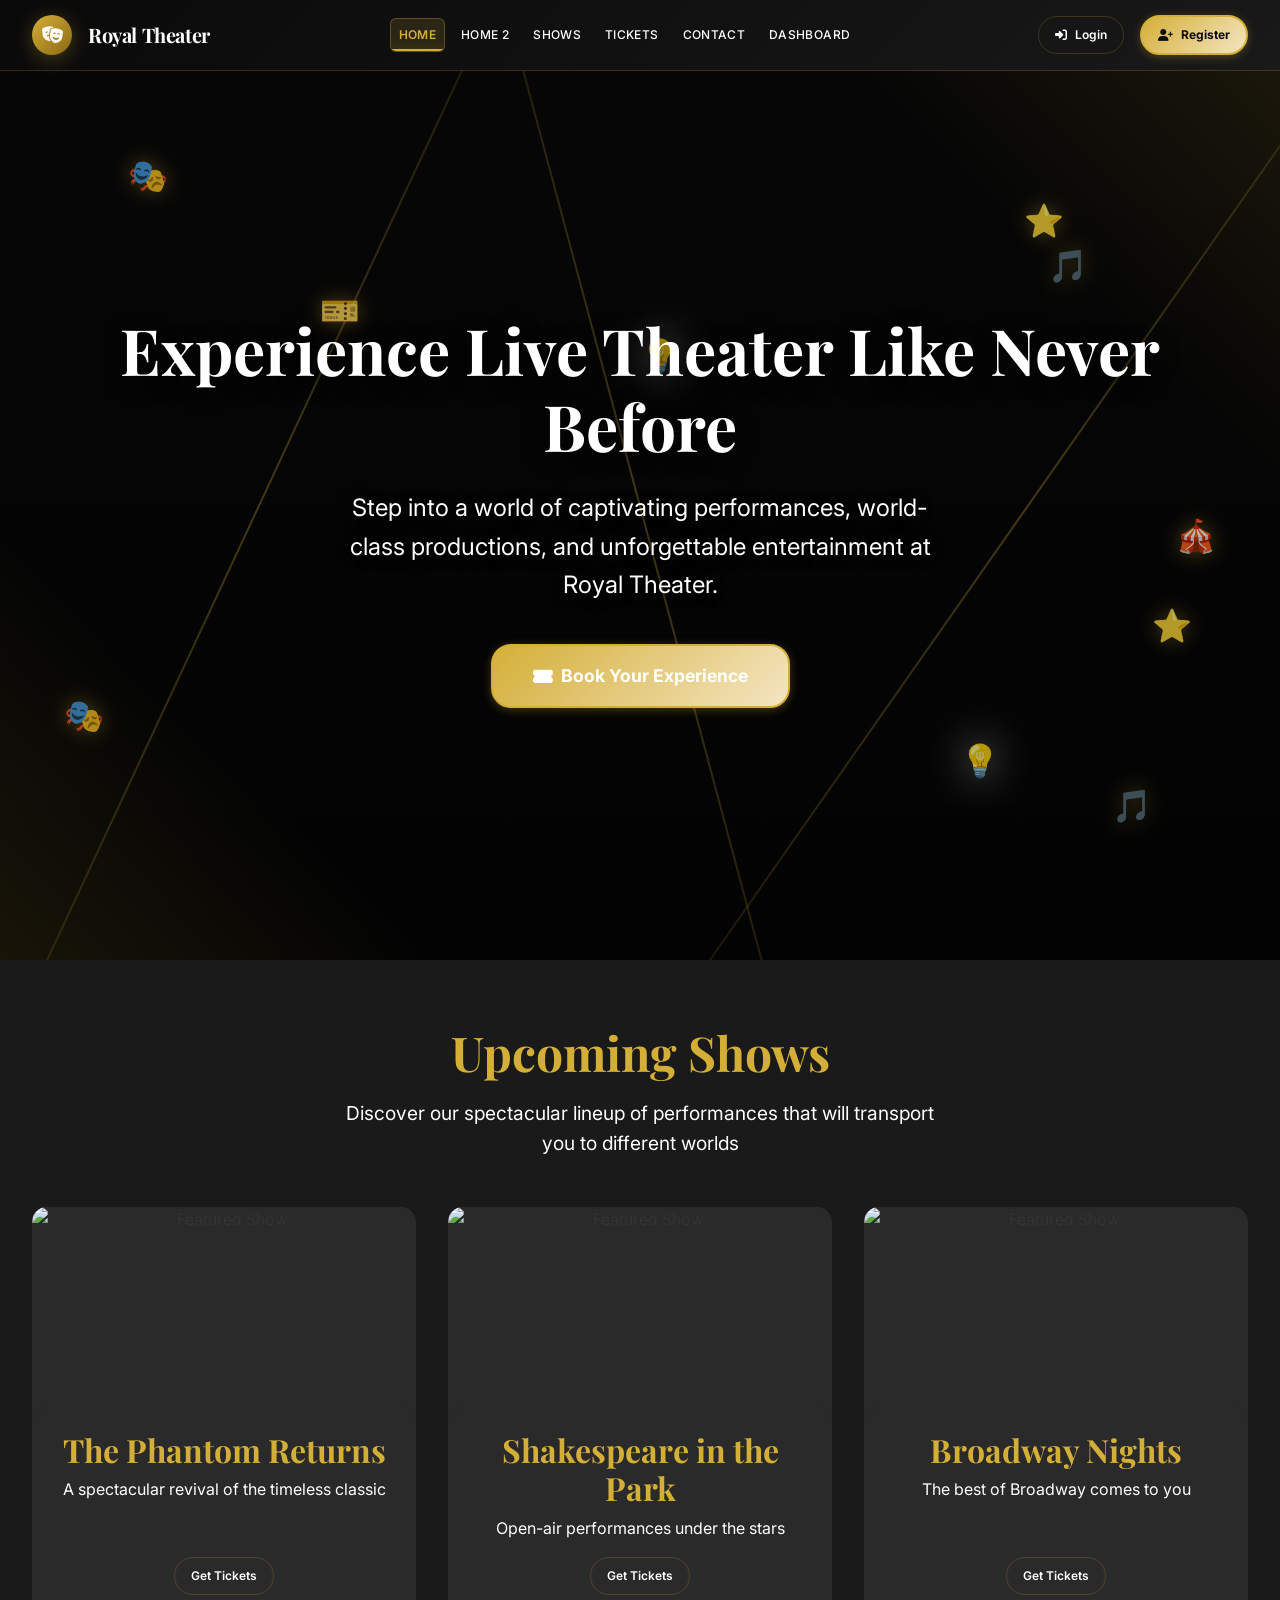
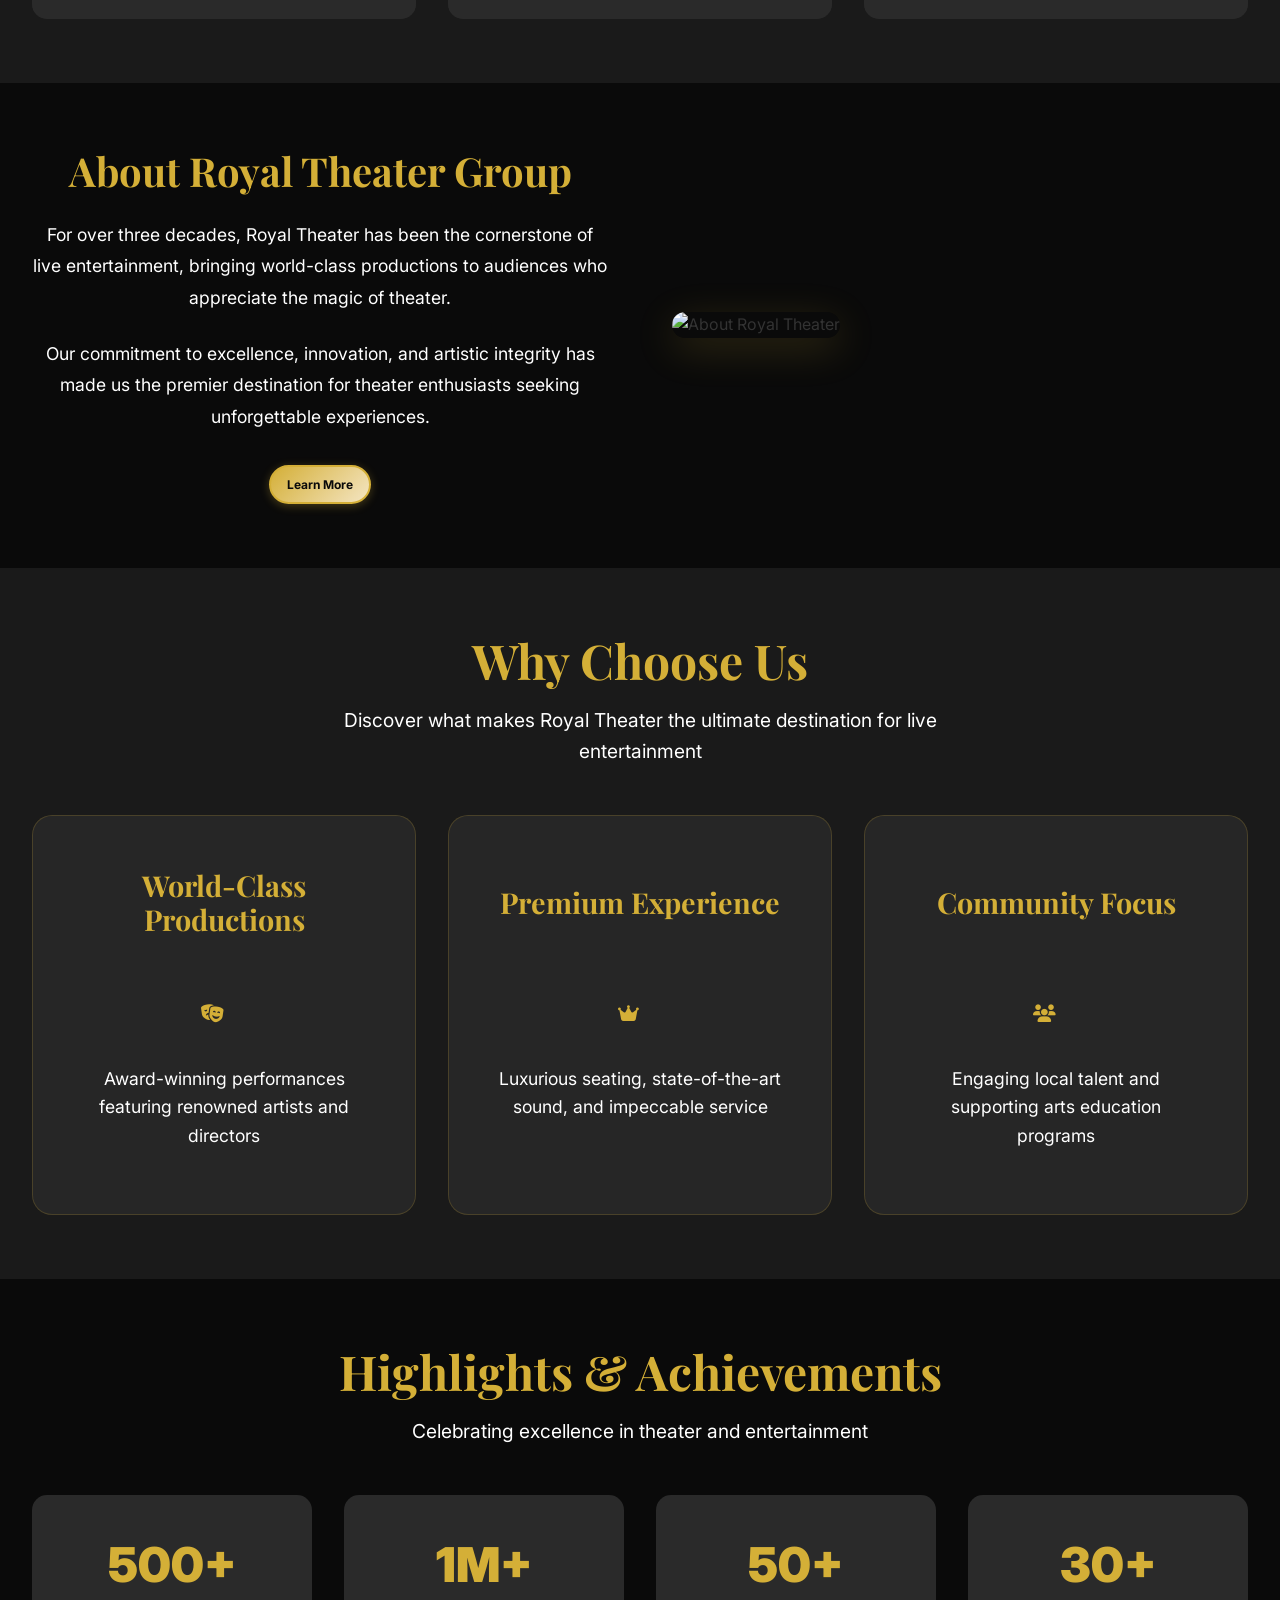
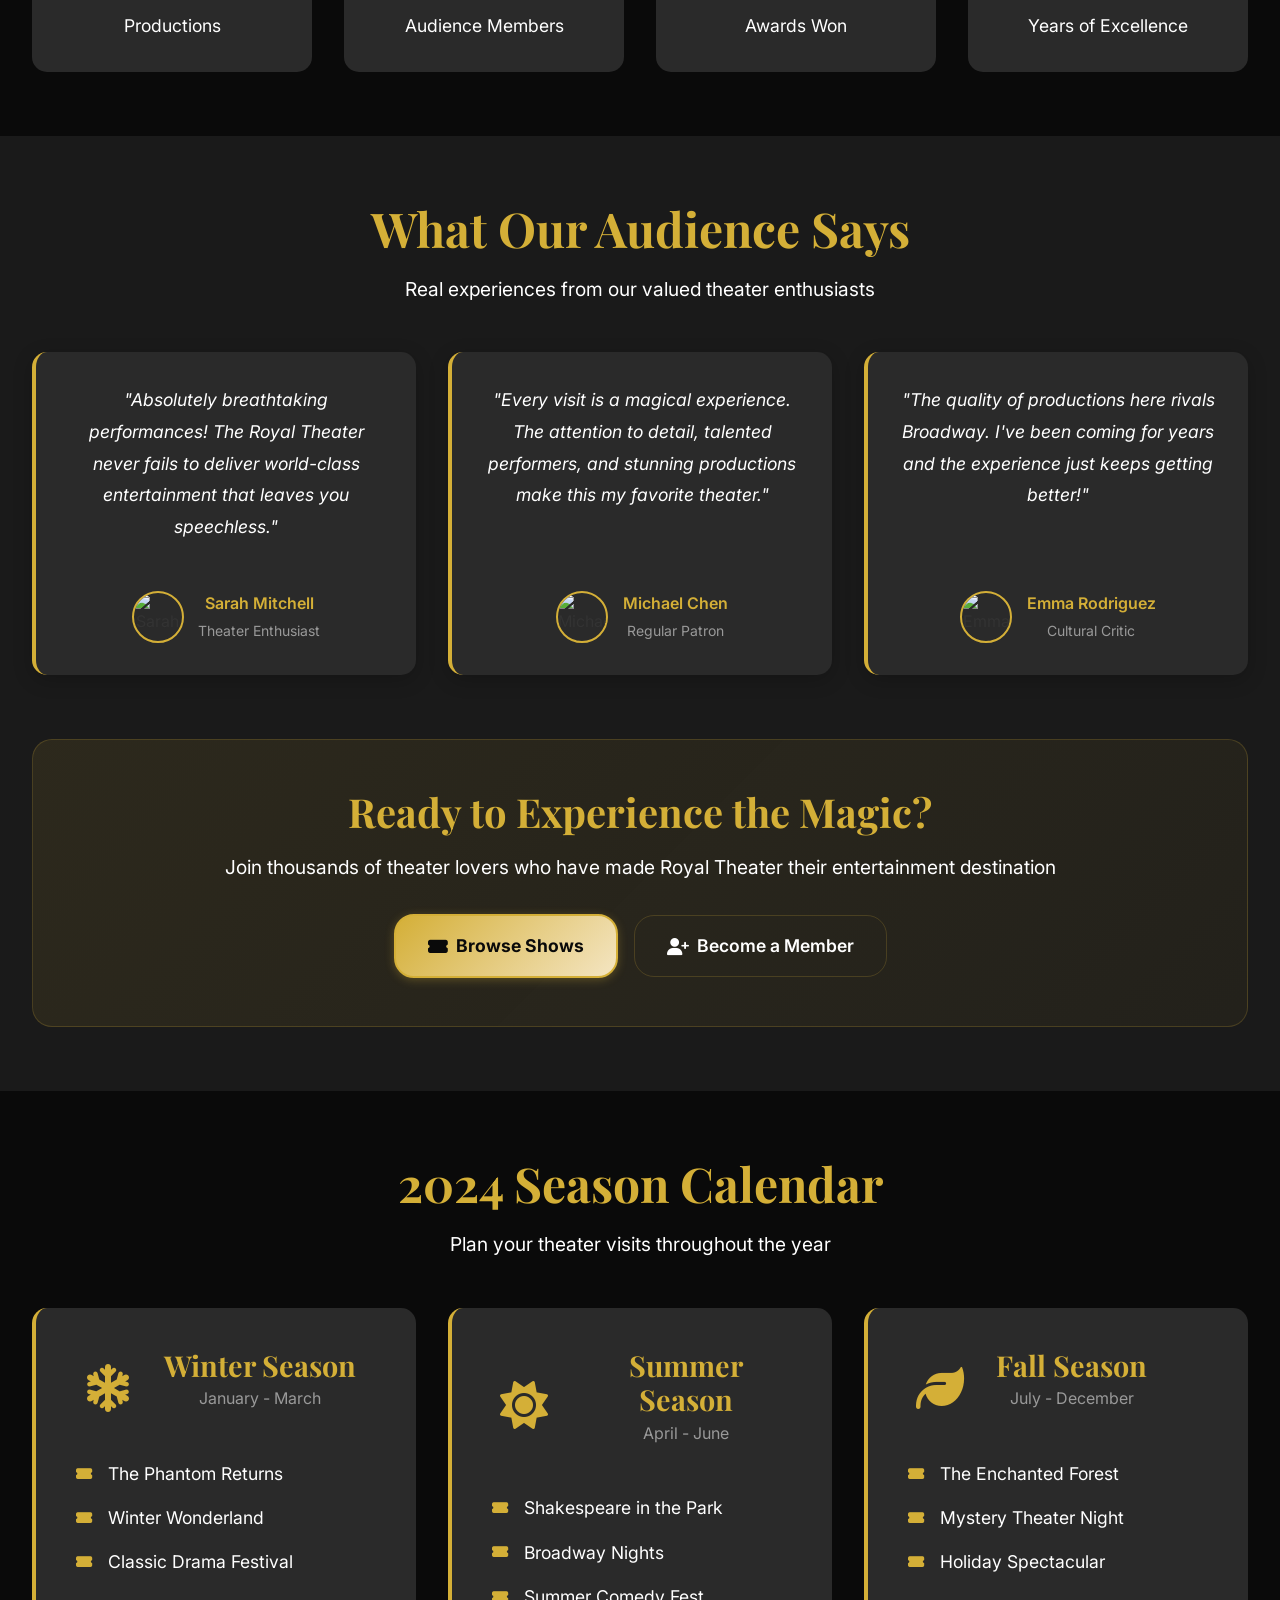
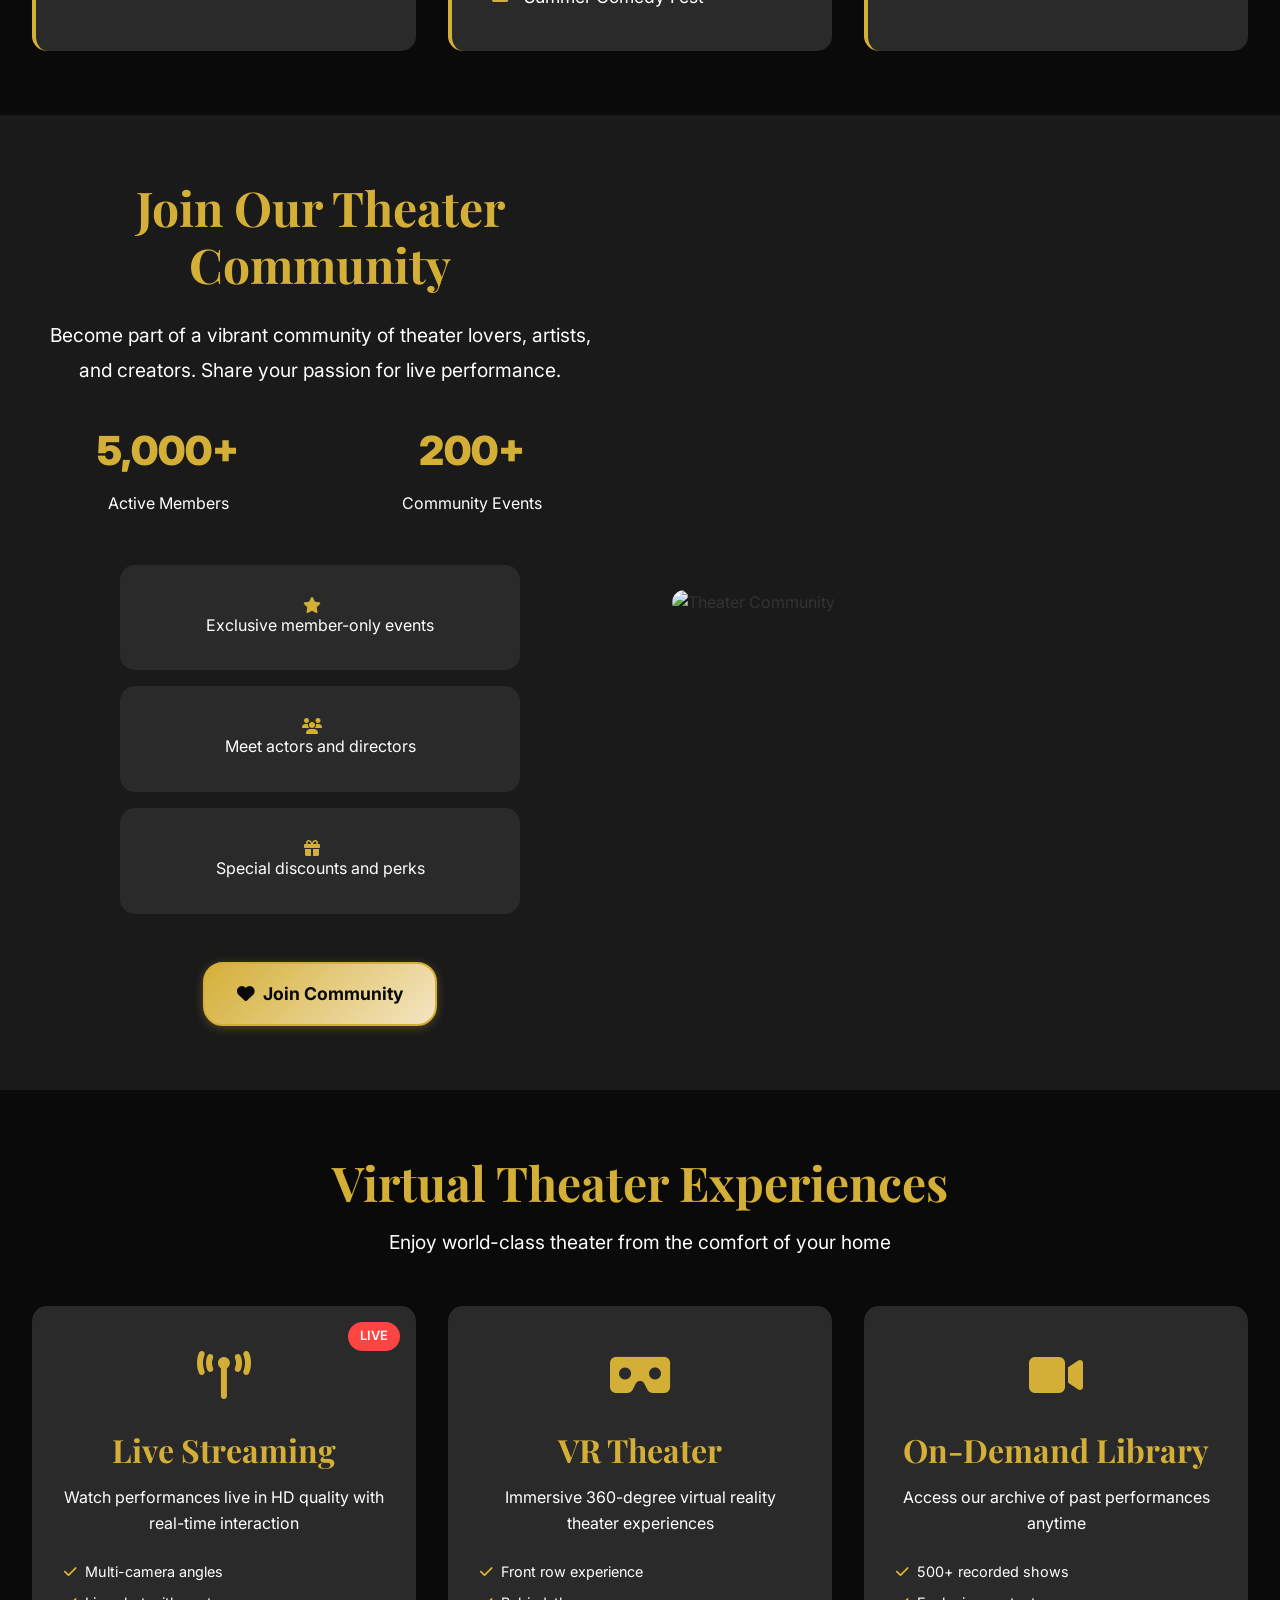
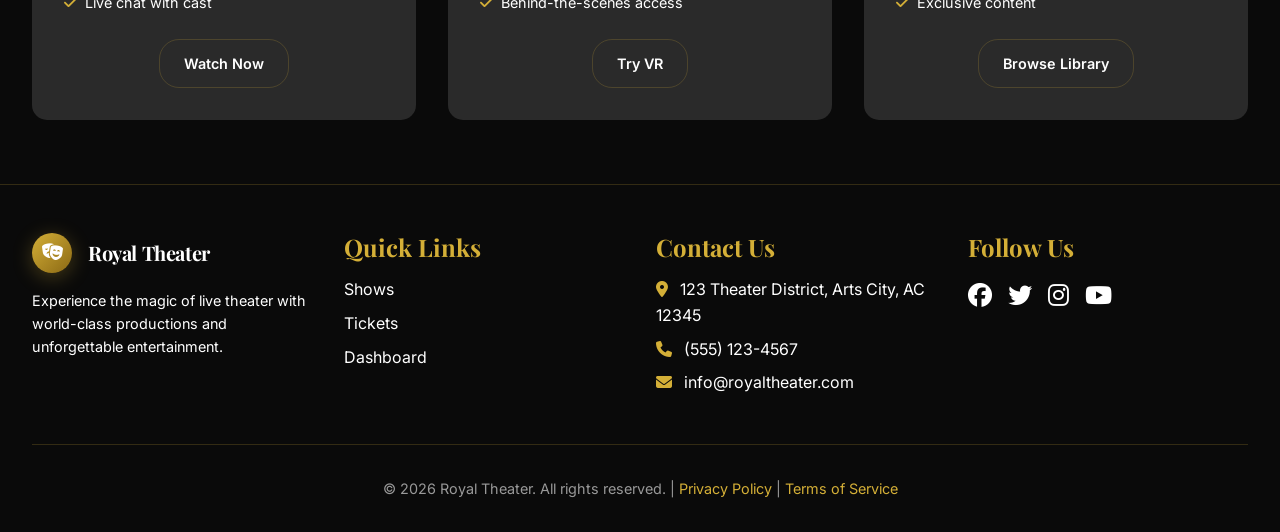
==== index.html @ 5846aabc "U" ====
<!DOCTYPE html>
<html lang="en">

<head>
    <meta charset="UTF-8">
    <meta name="viewport" content="width=device-width, initial-scale=1.0">
    <title>Home - Royal Theater</title>
    <meta name="description"
        content="Experience the magic of live theater at Royal Theater. Premium performances, world-class productions, and unforgettable entertainment.">

    <!-- Favicon -->
    <link rel="icon" type="image/svg+xml"
        href="data:image/svg+xml,<svg xmlns=%22http://www.w3.org/2000/svg%22 viewBox=%220 0 100 100%22><text y=%22.9em%22 font-size=%2290%22>🎭</text></svg>">

    <!-- Fonts -->
    <link rel="preconnect" href="https://fonts.googleapis.com">
    <link rel="preconnect" href="https://fonts.gstatic.com" crossorigin>
    <link
        href="https://fonts.googleapis.com/css2?family=Playfair+Display:wght@400;700;900&family=Inter:wght@300;400;500;600;700&display=swap"
        rel="stylesheet">

    <!-- Font Awesome -->
    <link rel="stylesheet" href="https://cdnjs.cloudflare.com/ajax/libs/font-awesome/6.4.0/css/all.min.css">

    <!-- Styles -->
    <link rel="stylesheet" href="css/styles.css">
</head>

<body>
    <!-- ===== PREMIUM CINEMATIC HEADER ===== -->
    <header class="cinematic-header" id="mainHeader">
        <div class="header-container">
            <!-- Left Zone - Brand Identity -->
            <a href="index.html" class="brand-identity">
                <div class="brand-logo">
                    <i class="fas fa-theater-masks"></i>
                </div>
                <span class="brand-name">Royal Theater</span>
            </a>

            <!-- Center Zone - Main Navigation -->
            <nav class="main-navigation">
                <ul class="nav-list">
                    <li class="nav-item active">
                        <a href="index.html" class="nav-link">Home</a>
                    </li>
                    <li class="nav-item">
                        <a href="home2.html" class="nav-link">Home 2</a>
                    </li>
                    <li class="nav-item">
                        <a href="shows.html" class="nav-link">Shows</a>
                    </li>

                    <li class="nav-item">
                        <a href="tickets.html" class="nav-link">Tickets</a>
                    </li>
                    <li class="nav-item">
                        <a href="contact.html" class="nav-link">Contact</a>
                    </li>
                    <li class="nav-item">
                        <a href="dashboard.html" class="nav-link">Dashboard</a>
                    </li>
                </ul>
            </nav>

            <!-- Right Zone - Action Buttons -->
            <div class="action-buttons">
                <a href="login.html" class="cta-button login">
                    <i class="fas fa-sign-in-alt"></i>
                    Login
                </a>
                <a href="register.html" class="cta-button register">
                    <i class="fas fa-user-plus"></i>
                    Register
                </a>

                <!-- Mobile Menu Toggle -->
                <button class="mobile-menu-toggle" id="mobileMenuToggle" aria-label="Toggle mobile menu">
                    <div class="hamburger-icon">
                        <span></span>
                        <span></span>
                        <span></span>
                    </div>
                </button>
            </div>
        </div>
    </header>

    <!-- ===== MOBILE MENU PANEL ===== -->
    <div class="mobile-menu-panel" id="mobileMenuPanel">
        <div class="mobile-menu-header">
            <div class="brand-identity">
                <div class="brand-logo">
                    <i class="fas fa-theater-masks"></i>
                </div>
                <span class="brand-name">Royal Theater</span>
            </div>
            <button class="mobile-menu-toggle" id="mobileMenuClose" aria-label="Close mobile menu">
                <div class="hamburger-icon">
                    <span></span>
                    <span></span>
                    <span></span>
                </div>
            </button>
        </div>

        <nav class="mobile-menu-nav">
            <div class="mobile-nav-item active">
                <a href="index.html" class="mobile-nav-link">Home</a>
            </div>
            <div class="mobile-nav-item">
                <a href="home2.html" class="mobile-nav-link">Home 2</a>
            </div>
            <div class="mobile-nav-item">
                <a href="shows.html" class="mobile-nav-link">Shows</a>
            </div>
            <div class="mobile-nav-item">
                <a href="tickets.html" class="mobile-nav-link">Tickets</a>
            </div>
            <div class="mobile-nav-item">
                <a href="contact.html" class="mobile-nav-link">Contact</a>
            </div>
            <div class="mobile-nav-item">
                <a href="dashboard.html" class="mobile-nav-link">Dashboard</a>
            </div>
        </nav>

        <div class="mobile-menu-actions">
            <a href="login.html" class="cta-button login">
                <i class="fas fa-sign-in-alt"></i>
                Login
            </a>
            <a href="register.html" class="cta-button register">
                <i class="fas fa-user-plus"></i>
                Register
            </a>
        </div>
    </div>

    <!-- Mobile Menu Overlay -->
    <div class="mobile-menu-overlay" id="mobileMenuOverlay"></div>

    <!-- ===== MAIN CONTENT ===== -->
    <main style="margin-top: 60px;">
        <!-- Hero Section -->
        <section class="hero-section"
            style="height: 100vh; background: linear-gradient(rgba(0,0,0,0.4), rgba(0,0,0,0.7)), url('https://wallpapercave.com/wp/wp7732547.jpg') center/cover; display: flex; align-items: center; justify-content: center; text-align: center; position: relative; overflow: hidden;">
            <!-- Animated Background Elements -->
            <div class="hero-animation">
                <div class="floating-element theater-mask" style="top: 10%; left: 10%; animation-delay: 0s;">🎭</div>
                <div class="floating-element music-note" style="top: 20%; right: 15%; animation-delay: 1s;">🎵</div>
                <div class="floating-element star" style="top: 15%; left: 80%; animation-delay: 2s;">⭐</div>
                <div class="floating-element theater-mask" style="top: 70%; left: 5%; animation-delay: 3s;">🎭</div>
                <div class="floating-element music-note" style="top: 80%; right: 10%; animation-delay: 4s;">🎵</div>
                <div class="floating-element star" style="top: 60%; left: 90%; animation-delay: 5s;">⭐</div>
                <div class="floating-element spotlight" style="top: 30%; left: 50%; animation-delay: 6s;">💡</div>
                <div class="floating-element curtain" style="top: 50%; right: 5%; animation-delay: 7s;">🎪</div>
                <div class="floating-element ticket" style="top: 25%; left: 25%; animation-delay: 8s;">🎫</div>
                <div class="floating-element spotlight" style="top: 75%; left: 75%; animation-delay: 9s;">💡</div>
            </div>

            <!-- Animated Gradient Overlay -->
            <div class="hero-gradient-overlay"></div>

            <!-- Light Beams Animation -->
            <div class="light-beams">
                <div class="beam beam-1"></div>
                <div class="beam beam-2"></div>
                <div class="beam beam-3"></div>
            </div>
            <div class="container">
                <div class="hero-content fade-in">
                    <h1 class="text-light"
                        style="font-size: 4rem; margin-bottom: 1.5rem; text-shadow: 0 4px 20px rgba(0,0,0,0.5);">
                        Experience Live Theater Like Never Before
                    </h1>
                    <p class="text-light"
                        style="font-size: 1.5rem; margin-bottom: 2.5rem; max-width: 600px; margin-left: auto; margin-right: auto;">
                        Step into a world of captivating performances, world-class productions, and unforgettable
                        entertainment at Royal Theater.
                    </p>
                    <div class="hero-cta fade-in-delay-1">
                        <a href="shows.html" class="cta-button register"
                            style="font-size: 1.1rem; padding: 1rem 2.5rem;">
                            <i class="fas fa-ticket-alt"></i>
                            Book Your Experience
                        </a>
                    </div>
                </div>
            </div>
        </section>

        <!-- Upcoming Shows Section -->
        <section class="section-padding" style="background: #1a1a1a;">
            <div class="container">
                <div class="section-header text-center fade-in">
                    <h2 class="text-gold" style="font-size: 3rem; margin-bottom: 1rem;">Upcoming Shows</h2>
                    <p class="text-light" style="font-size: 1.2rem; max-width: 600px; margin: 0 auto;">
                        Discover our spectacular lineup of performances that will transport you to different worlds
                    </p>
                </div>

                <div class="shows-grid"
                    style="display: grid; grid-template-columns: repeat(auto-fit, minmax(300px, 1fr)); gap: 2rem; margin-top: 3rem;">
                    <div class="show-card fade-in-delay-1"
                        style="background: #2a2a2a; border-radius: 15px; overflow: hidden; transition: transform 0.3s ease;">
                        <img src="assets/images/home/shows.jpg" alt="Featured Show"
                            style="width: 100%; height: 200px; object-fit: cover;">
                        <div class="show-content" style="padding: 1.5rem; text-align: center;">
                            <h3 class="text-gold" style="margin-bottom: 0.5rem;">The Phantom Returns</h3>
                            <p class="text-light" style="margin-bottom: 1rem;">A spectacular revival of the timeless
                                classic</p>
                            <a href="tickets.html" class="cta-button login">Get Tickets</a>
                        </div>
                    </div>

                    <div class="show-card fade-in-delay-2"
                        style="background: #2a2a2a; border-radius: 15px; overflow: hidden; transition: transform 0.3s ease;">
                        <img src="assets/images/home/shows2.jpg" alt="Featured Show"
                            style="width: 100%; height: 200px; object-fit: cover;">
                        <div class="show-content" style="padding: 1.5rem; text-align: center;">
                            <h3 class="text-gold" style="margin-bottom: 0.5rem;">Shakespeare in the Park</h3>
                            <p class="text-light" style="margin-bottom: 1rem;">Open-air performances under the stars</p>
                            <a href="tickets.html" class="cta-button login">Get Tickets</a>
                        </div>
                    </div>

                    <div class="show-card fade-in-delay-3"
                        style="background: #2a2a2a; border-radius: 15px; overflow: hidden; transition: transform 0.3s ease;">
                        <img src="assets/images/home/shows3.jpg" alt="Featured Show"
                            style="width: 100%; height: 200px; object-fit: cover;">
                        <div class="show-content" style="padding: 1.5rem; text-align: center;">
                            <h3 class="text-gold" style="margin-bottom: 0.5rem;">Broadway Nights</h3>
                            <p class="text-light" style="margin-bottom: 1rem;">The best of Broadway comes to you</p>
                            <a href="tickets.html" class="cta-button login">Get Tickets</a>
                        </div>
                    </div>
                </div>
            </div>
        </section>

        <!-- About Section -->
        <section class="section-padding" style="background: #0a0a0a;">
            <div class="container">
                <div class="about-content"
                    style="display: grid; grid-template-columns: 1fr 1fr; gap: 4rem; align-items: center;">
                    <div class="about-text fade-in" style="text-align: center;">
                        <h2 class="text-gold" style="font-size: 2.5rem; margin-bottom: 1.5rem;">About Royal Theater
                            Group</h2>
                        <p class="text-light" style="font-size: 1.1rem; line-height: 1.8; margin-bottom: 1.5rem;">
                            For over three decades, Royal Theater has been the cornerstone of live entertainment,
                            bringing world-class productions to audiences who appreciate the magic of theater.
                        </p>
                        <p class="text-light" style="font-size: 1.1rem; line-height: 1.8; margin-bottom: 2rem;">
                            Our commitment to excellence, innovation, and artistic integrity has made us the premier
                            destination for theater enthusiasts seeking unforgettable experiences.
                        </p>
                        <a href="about.html" class="cta-button register">Learn More</a>
                    </div>
                    <div class="about-image fade-in-delay-1">
                        <img src="assets/images/home/about.jpg" alt="About Royal Theater"
                            style="width: 100%; height: 400px; object-fit: cover; border-radius: 15px; box-shadow: 0 10px 40px rgba(212, 175, 55, 0.2);">
                    </div>
                </div>
            </div>
        </section>

        <!-- Why Choose Us Section -->
        <section class="section-padding" style="background: #1a1a1a;">
            <div class="container">
                <div class="section-header text-center fade-in">
                    <h2 class="text-gold" style="font-size: 3rem; margin-bottom: 1rem;">Why Choose Us</h2>
                    <p class="text-light" style="font-size: 1.2rem; max-width: 600px; margin: 0 auto;">
                        Discover what makes Royal Theater the ultimate destination for live entertainment
                    </p>
                </div>

                <div class="features-grid"
                    style="display: grid; grid-template-columns: repeat(auto-fit, minmax(280px, 1fr)); gap: 2rem; margin-top: 3rem;">
                    <div class="feature-item text-center fade-in-delay-1">
                        <h3 class="text-gold" style="margin-bottom: 1.5rem; font-size: 1.8rem;">World-Class Productions
                        </h3>
                        <div class="feature-icon"
                            style="font-size: 3rem; color: var(--accent-gold); margin-bottom: 1.5rem;">
                            <i class="fas fa-theater-masks"></i>
                        </div>
                        <p class="text-light" style="font-size: 1.1rem; line-height: 1.6;">Award-winning performances
                            featuring renowned artists and directors</p>
                    </div>

                    <div class="feature-item text-center fade-in-delay-2">
                        <h3 class="text-gold" style="margin-bottom: 1.5rem; font-size: 1.8rem;">Premium Experience</h3>
                        <div class="feature-icon"
                            style="font-size: 3rem; color: var(--accent-gold); margin-bottom: 1.5rem;">
                            <i class="fas fa-crown"></i>
                        </div>
                        <p class="text-light" style="font-size: 1.1rem; line-height: 1.6;">Luxurious seating,
                            state-of-the-art sound, and impeccable service</p>
                    </div>

                    <div class="feature-item text-center fade-in-delay-3">
                        <h3 class="text-gold" style="margin-bottom: 1.5rem; font-size: 1.8rem;">Community Focus</h3>
                        <div class="feature-icon"
                            style="font-size: 3rem; color: var(--accent-gold); margin-bottom: 1.5rem;">
                            <i class="fas fa-users"></i>
                        </div>
                        <p class="text-light" style="font-size: 1.1rem; line-height: 1.6;">Engaging local talent and
                            supporting arts education programs</p>
                    </div>
                </div>
            </div>
        </section>

        <!-- Highlights Section -->
        <section class="section-padding" style="background: #0a0a0a;">
            <div class="container">
                <div class="section-header text-center fade-in">
                    <h2 class="text-gold" style="font-size: 3rem; margin-bottom: 1rem;">Highlights & Achievements</h2>
                    <p class="text-light" style="font-size: 1.2rem; max-width: 600px; margin: 0 auto;">
                        Celebrating excellence in theater and entertainment
                    </p>
                </div>

                <div class="highlights-grid"
                    style="display: grid; grid-template-columns: repeat(auto-fit, minmax(200px, 1fr)); gap: 2rem; margin-top: 3rem;">
                    <div class="highlight-item text-center fade-in-delay-1">
                        <div class="highlight-number text-gold"
                            style="font-size: 3rem; font-weight: 900; margin-bottom: 0.5rem;">500+</div>
                        <div class="highlight-label text-light" style="font-size: 1.1rem;">Productions</div>
                    </div>

                    <div class="highlight-item text-center fade-in-delay-2">
                        <div class="highlight-number text-gold"
                            style="font-size: 3rem; font-weight: 900; margin-bottom: 0.5rem;">1M+</div>
                        <div class="highlight-label text-light" style="font-size: 1.1rem;">Audience Members</div>
                    </div>

                    <div class="highlight-item text-center fade-in-delay-3">
                        <div class="highlight-number text-gold"
                            style="font-size: 3rem; font-weight: 900; margin-bottom: 0.5rem;">50+</div>
                        <div class="highlight-label text-light" style="font-size: 1.1rem;">Awards Won</div>
                    </div>

                    <div class="highlight-item text-center fade-in-delay-4">
                        <div class="highlight-number text-gold"
                            style="font-size: 3rem; font-weight: 900; margin-bottom: 0.5rem;">30+</div>
                        <div class="highlight-label text-light" style="font-size: 1.1rem;">Years of Excellence</div>
                    </div>
                </div>
            </div>
        </section>

        <!-- Testimonials Section -->
        <section class="section-padding audience-testimonials" style="background: #1a1a1a;">
            <div class="container">
                <div class="section-header text-center fade-in">
                    <h2 class="text-gold" style="font-size: 3rem; margin-bottom: 1rem;">What Our Audience Says</h2>
                    <p class="text-light" style="font-size: 1.2rem; max-width: 600px; margin: 0 auto;">
                        Real experiences from our valued theater enthusiasts
                    </p>
                </div>

                <div class="testimonials-grid"
                    style="display: grid; grid-template-columns: repeat(auto-fit, minmax(300px, 1fr)); gap: 2rem; margin-top: 3rem;">
                    <div class="testimonial-card fade-in-delay-1"
                        style="background: #2a2a2a; padding: 2rem; border-radius: 15px; border-left: 4px solid var(--accent-gold); height: 100%; display: flex; flex-direction: column;">
                        <div class="testimonial-content">
                            <p class="text-light"
                                style="font-size: 1.1rem; line-height: 1.8; margin-bottom: 1.5rem; font-style: italic;">
                                "Absolutely breathtaking performances! The Royal Theater never fails to deliver
                                world-class entertainment that leaves you speechless."
                            </p>
                            <div class="testimonial-author" style="display: flex; align-items: center; gap: 0.9rem;">
                                <img src="assets/images/shows/sarah-williams.jpg" alt="Sarah Mitchell"
                                    style="width: 52px; height: 52px; border-radius: 50%; object-fit: cover; border: 2px solid var(--accent-gold); flex-shrink: 0;">
                                <div>
                                    <div class="author-name text-gold"
                                        style="font-weight: 600; margin-bottom: 0.25rem;">
                                        Sarah Mitchell</div>
                                    <div class="author-title text-gray">Theater Enthusiast</div>
                                </div>
                            </div>
                        </div>
                    </div>

                    <div class="testimonial-card fade-in-delay-2"
                        style="background: #2a2a2a; padding: 2rem; border-radius: 15px; border-left: 4px solid var(--accent-gold); height: 100%; display: flex; flex-direction: column;">
                        <div class="testimonial-content">
                            <p class="text-light"
                                style="font-size: 1.1rem; line-height: 1.8; margin-bottom: 1.5rem; font-style: italic;">
                                "Every visit is a magical experience. The attention to detail, talented performers, and
                                stunning productions make this my favorite theater."
                            </p>
                            <div class="testimonial-author" style="display: flex; align-items: center; gap: 0.9rem;">
                                <img src="assets/images/shows/michael-chen.jpg" alt="Michael Chen"
                                    style="width: 52px; height: 52px; border-radius: 50%; object-fit: cover; border: 2px solid var(--accent-gold); flex-shrink: 0;">
                                <div>
                                    <div class="author-name text-gold"
                                        style="font-weight: 600; margin-bottom: 0.25rem;">
                                        Michael Chen</div>
                                    <div class="author-title text-gray">Regular Patron</div>
                                </div>
                            </div>
                        </div>
                    </div>

                    <div class="testimonial-card fade-in-delay-3"
                        style="background: #2a2a2a; padding: 2rem; border-radius: 15px; border-left: 4px solid var(--accent-gold); height: 100%; display: flex; flex-direction: column;">
                        <div class="testimonial-content">
                            <p class="text-light"
                                style="font-size: 1.1rem; line-height: 1.8; margin-bottom: 1.5rem; font-style: italic;">
                                "The quality of productions here rivals Broadway. I've been coming for years and the
                                experience just keeps getting better!"
                            </p>
                            <div class="testimonial-author" style="display: flex; align-items: center; gap: 0.9rem;">
                                <img src="assets/images/team/education-director.jpg" alt="Emma Rodriguez"
                                    style="width: 52px; height: 52px; border-radius: 50%; object-fit: cover; border: 2px solid var(--accent-gold); flex-shrink: 0;">
                                <div>
                                    <div class="author-name text-gold"
                                        style="font-weight: 600; margin-bottom: 0.25rem;">
                                        Emma Rodriguez</div>
                                    <div class="author-title text-gray">Cultural Critic</div>
                                </div>
                            </div>
                        </div>
                    </div>
                </div>

                <!-- CTA Section -->
                <div class="cta-section text-center fade-in"
                    style="margin-top: 4rem; padding: 3rem; background: linear-gradient(135deg, rgba(212, 175, 55, 0.1), rgba(212, 175, 55, 0.05)); border-radius: 20px; border: 1px solid var(--border-light);">
                    <h2 class="text-gold" style="font-size: 2.5rem; margin-bottom: 1rem;">Ready to Experience the Magic?
                    </h2>
                    <p class="text-light" style="font-size: 1.2rem; margin-bottom: 2rem;">
                        Join thousands of theater lovers who have made Royal Theater their entertainment
                        destination
                    </p>
                    <div class="cta-buttons"
                        style="display: flex; gap: 1rem; justify-content: center !important; align-items: center; flex-wrap: wrap; width: fit-content; max-width: 100%; margin: 0 auto;">
                        <a href="shows.html" class="cta-button register"
                            style="font-size: 1.1rem; padding: 1rem 2rem; margin: 0;">
                            <i class="fas fa-ticket-alt"></i>
                            Browse Shows
                        </a>
                        <a href="register.html" class="cta-button login"
                            style="font-size: 1.1rem; padding: 1rem 2rem; margin: 0;">
                            <i class="fas fa-user-plus"></i>
                            Become a Member
                        </a>
                    </div>
                </div>
            </div>
        </section>

        <!-- Season Calendar Section -->
        <section class="section-padding" style="background: #0a0a0a;">
            <div class="container">
                <div class="section-header text-center fade-in">
                    <h2 class="text-gold" style="font-size: 3rem; margin-bottom: 1rem;">2024 Season Calendar</h2>
                    <p class="text-light" style="font-size: 1.2rem; max-width: 600px; margin: 0 auto;">
                        Plan your theater visits throughout the year
                    </p>
                </div>

                <div class="calendar-grid"
                    style="display: grid; grid-template-columns: repeat(auto-fit, minmax(280px, 1fr)); gap: 2rem; margin-top: 3rem;">
                    <div class="season-card fade-in-delay-1"
                        style="background: #2a2a2a; padding: 2.5rem; border-radius: 15px; border-left: 4px solid var(--accent-gold); height: 100%;">
                        <div class="season-header"
                            style="display: flex; align-items: center; margin-bottom: 2rem; gap: 1.5rem;">
                            <div class="season-icon"
                                style="font-size: 3rem; color: var(--accent-gold); display: flex; align-items: center; justify-content: center; width: 60px;">
                                <i class="fas fa-snowflake"></i>
                            </div>
                            <div>
                                <h3 class="text-gold" style="margin-bottom: 0.25rem; font-size: 1.8rem;">Winter Season
                                </h3>
                                <p class="text-gray" style="font-size: 1rem;">January - March</p>
                            </div>
                        </div>
                        <ul class="season-shows" style="list-style: none; padding: 0;">
                            <li class="text-light"
                                style="margin-bottom: 1rem; display: flex; align-items: center; gap: 1rem; font-size: 1.1rem;">
                                <i class="fas fa-ticket-alt" style="color: var(--accent-gold); font-size: 0.9rem;"></i>
                                The Phantom Returns
                            </li>
                            <li class="text-light"
                                style="margin-bottom: 1rem; display: flex; align-items: center; gap: 1rem; font-size: 1.1rem;">
                                <i class="fas fa-ticket-alt" style="color: var(--accent-gold); font-size: 0.9rem;"></i>
                                Winter Wonderland
                            </li>
                            <li class="text-light"
                                style="display: flex; align-items: center; gap: 1rem; font-size: 1.1rem;">
                                <i class="fas fa-ticket-alt" style="color: var(--accent-gold); font-size: 0.9rem;"></i>
                                Classic Drama Festival
                            </li>
                        </ul>
                    </div>

                    <div class="season-card fade-in-delay-2"
                        style="background: #2a2a2a; padding: 2.5rem; border-radius: 15px; border-left: 4px solid var(--accent-gold); height: 100%;">
                        <div class="season-header"
                            style="display: flex; align-items: center; margin-bottom: 2rem; gap: 1.5rem;">
                            <div class="season-icon"
                                style="font-size: 3rem; color: var(--accent-gold); display: flex; align-items: center; justify-content: center; width: 60px;">
                                <i class="fas fa-sun"></i>
                            </div>
                            <div>
                                <h3 class="text-gold" style="margin-bottom: 0.25rem; font-size: 1.8rem;">Summer Season
                                </h3>
                                <p class="text-gray" style="font-size: 1rem;">April - June</p>
                            </div>
                        </div>
                        <ul class="season-shows" style="list-style: none; padding: 0;">
                            <li class="text-light"
                                style="margin-bottom: 1rem; display: flex; align-items: center; gap: 1rem; font-size: 1.1rem;">
                                <i class="fas fa-ticket-alt" style="color: var(--accent-gold); font-size: 0.9rem;"></i>
                                Shakespeare in the Park
                            </li>
                            <li class="text-light"
                                style="margin-bottom: 1rem; display: flex; align-items: center; gap: 1rem; font-size: 1.1rem;">
                                <i class="fas fa-ticket-alt" style="color: var(--accent-gold); font-size: 0.9rem;"></i>
                                Broadway Nights
                            </li>
                            <li class="text-light"
                                style="display: flex; align-items: center; gap: 1rem; font-size: 1.1rem;">
                                <i class="fas fa-ticket-alt" style="color: var(--accent-gold); font-size: 0.9rem;"></i>
                                Summer Comedy Fest
                            </li>
                        </ul>
                    </div>

                    <div class="season-card fade-in-delay-3"
                        style="background: #2a2a2a; padding: 2.5rem; border-radius: 15px; border-left: 4px solid var(--accent-gold); height: 100%;">
                        <div class="season-header"
                            style="display: flex; align-items: center; margin-bottom: 2rem; gap: 1.5rem;">
                            <div class="season-icon"
                                style="font-size: 3rem; color: var(--accent-gold); display: flex; align-items: center; justify-content: center; width: 60px;">
                                <i class="fas fa-leaf"></i>
                            </div>
                            <div>
                                <h3 class="text-gold" style="margin-bottom: 0.25rem; font-size: 1.8rem;">Fall Season
                                </h3>
                                <p class="text-gray" style="font-size: 1rem;">July - December</p>
                            </div>
                        </div>
                        <ul class="season-shows" style="list-style: none; padding: 0;">
                            <li class="text-light"
                                style="margin-bottom: 1rem; display: flex; align-items: center; gap: 1rem; font-size: 1.1rem;">
                                <i class="fas fa-ticket-alt" style="color: var(--accent-gold); font-size: 0.9rem;"></i>
                                The Enchanted Forest
                            </li>
                            <li class="text-light"
                                style="margin-bottom: 1rem; display: flex; align-items: center; gap: 1rem; font-size: 1.1rem;">
                                <i class="fas fa-ticket-alt" style="color: var(--accent-gold); font-size: 0.9rem;"></i>
                                Mystery Theater Night
                            </li>
                            <li class="text-light"
                                style="display: flex; align-items: center; gap: 1rem; font-size: 1.1rem;">
                                <i class="fas fa-ticket-alt" style="color: var(--accent-gold); font-size: 0.9rem;"></i>
                                Holiday Spectacular
                            </li>
                        </ul>
                    </div>
                </div>
            </div>
        </section>

        <!-- Theater Community Section -->
        <section class="section-padding" style="background: #1a1a1a;">
            <div class="container">
                <div class="community-content"
                    style="display: grid; grid-template-columns: 1fr 1fr; gap: 4rem; align-items: center;">
                    <div class="community-text fade-in"
                        style="display: flex; flex-direction: column; align-items: center; text-align: center;">
                        <h2 class="text-gold" style="font-size: 3rem; margin-bottom: 1.5rem;">Join Our Theater Community
                        </h2>
                        <p class="text-light" style="font-size: 1.2rem; line-height: 1.8; margin-bottom: 2rem;">
                            Become part of a vibrant community of theater lovers, artists, and creators. Share your
                            passion for live performance.
                        </p>
                        <div class="community-stats"
                            style="display: grid; grid-template-columns: 1fr 1fr; gap: 2rem; margin-bottom: 2rem; width: 100%;">
                            <div class="stat-item"
                                style="display: flex; flex-direction: column; align-items: center; justify-content: center; text-align: center;">
                                <div class="stat-number"
                                    style="font-size: 2.5rem; font-weight: 900; color: var(--accent-gold); margin-bottom: 0.5rem;">
                                    5,000+</div>
                                <div class="stat-label" style="color: var(--text-light);">Active Members</div>
                            </div>
                            <div class="stat-item"
                                style="display: flex; flex-direction: column; align-items: center; justify-content: center; text-align: center;">
                                <div class="stat-number"
                                    style="font-size: 2.5rem; font-weight: 900; color: var(--accent-gold); margin-bottom: 0.5rem;">
                                    200+</div>
                                <div class="stat-label" style="color: var(--text-light);">Community Events</div>
                            </div>
                        </div>
                        <div class="community-benefits"
                            style="margin-bottom: 2rem; display: flex; flex-direction: column; align-items: center; width: 100%;">
                            <div class="benefit-item"
                                style="display: flex; align-items: center; margin-bottom: 1rem; width: 100%; max-width: 400px; justify-content: start;">
                                <i class="fas fa-star" style="color: var(--accent-gold); margin-right: 1rem;"></i>
                                <span class="text-light">Exclusive member-only events</span>
                            </div>
                            <div class="benefit-item"
                                style="display: flex; align-items: center; margin-bottom: 1rem; width: 100%; max-width: 400px; justify-content: start;">
                                <i class="fas fa-users" style="color: var(--accent-gold); margin-right: 1rem;"></i>
                                <span class="text-light">Meet actors and directors</span>
                            </div>
                            <div class="benefit-item"
                                style="display: flex; align-items: center; margin-bottom: 1rem; width: 100%; max-width: 400px; justify-content: start;">
                                <i class="fas fa-gift" style="color: var(--accent-gold); margin-right: 1rem;"></i>
                                <span class="text-light">Special discounts and perks</span>
                            </div>
                        </div>
                        <a href="register.html" class="cta-button register"
                            style="font-size: 1.1rem; padding: 1rem 2rem; width: fit-content;">
                            <i class="fas fa-heart"></i>
                            Join Community
                        </a>
                    </div>
                    <div class="community-image fade-in-delay-1">
                        <img src="assets/images/home/community.jpg" alt="Theater Community"
                            style="width: 100%; height: 450px; object-fit: cover; border-radius: 15px;">
                    </div>
                </div>
            </div>
        </section>

        <!-- Virtual Experiences Section -->
        <section class="section-padding" style="background: #0a0a0a;">
            <div class="container">
                <div class="section-header text-center fade-in">
                    <h2 class="text-gold" style="font-size: 3rem; margin-bottom: 1rem;">Virtual Theater Experiences</h2>
                    <p class="text-light" style="font-size: 1.2rem; max-width: 600px; margin: 0 auto;">
                        Enjoy world-class theater from the comfort of your home
                    </p>
                </div>

                <div class="virtual-grid"
                    style="display: grid; grid-template-columns: repeat(auto-fit, minmax(300px, 1fr)); gap: 2rem; margin-top: 3rem;">
                    <div class="virtual-card fade-in-delay-1"
                        style="background: #2a2a2a; padding: 2rem; border-radius: 15px; text-align: center; position: relative; overflow: hidden;">
                        <div class="virtual-badge"
                            style="position: absolute; top: 1rem; right: 1rem; background: #ff4444; color: white; padding: 0.25rem 0.75rem; border-radius: 20px; font-size: 0.8rem; font-weight: 600;">
                            LIVE</div>
                        <div class="virtual-icon"
                            style="font-size: 3rem; color: var(--accent-gold); margin-bottom: 1rem;">
                            <i class="fas fa-broadcast-tower"></i>
                        </div>
                        <h3 class="text-gold" style="margin-bottom: 1rem;">Live Streaming</h3>
                        <p class="text-light" style="margin-bottom: 1.5rem;">Watch performances live in HD quality with
                            real-time interaction</p>
                        <div class="virtual-features" style="text-align: left; margin-bottom: 1.5rem;">
                            <div class="feature"
                                style="display: flex; align-items: center; margin-bottom: 0.5rem; font-size: 0.9rem;">
                                <i class="fas fa-check" style="color: var(--accent-gold); margin-right: 0.5rem;"></i>
                                <span>Multi-camera angles</span>
                            </div>
                            <div class="feature"
                                style="display: flex; align-items: center; margin-bottom: 0.5rem; font-size: 0.9rem;">
                                <i class="fas fa-check" style="color: var(--accent-gold); margin-right: 0.5rem;"></i>
                                <span>Live chat with cast</span>
                            </div>
                        </div>
                        <a href="#" class="cta-button login" style="font-size: 0.9rem; padding: 0.75rem 1.5rem;">Watch
                            Now</a>
                    </div>

                    <div class="virtual-card fade-in-delay-2"
                        style="background: #2a2a2a; padding: 2rem; border-radius: 15px; text-align: center;">
                        <div class="virtual-icon"
                            style="font-size: 3rem; color: var(--accent-gold); margin-bottom: 1rem;">
                            <i class="fas fa-vr-cardboard"></i>
                        </div>
                        <h3 class="text-gold" style="margin-bottom: 1rem;">VR Theater</h3>
                        <p class="text-light" style="margin-bottom: 1.5rem;">Immersive 360-degree virtual reality
                            theater
                            experiences</p>
                        <div class="virtual-features" style="text-align: left; margin-bottom: 1.5rem;">
                            <div class="feature"
                                style="display: flex; align-items: center; margin-bottom: 0.5rem; font-size: 0.9rem;">
                                <i class="fas fa-check" style="color: var(--accent-gold); margin-right: 0.5rem;"></i>
                                <span>Front row experience</span>
                            </div>
                            <div class="feature"
                                style="display: flex; align-items: center; margin-bottom: 0.5rem; font-size: 0.9rem;">
                                <i class="fas fa-check" style="color: var(--accent-gold); margin-right: 0.5rem;"></i>
                                <span>Behind-the-scenes access</span>
                            </div>
                        </div>
                        <a href="#" class="cta-button login" style="font-size: 0.9rem; padding: 0.75rem 1.5rem;">Try
                            VR</a>
                    </div>

                    <div class="virtual-card fade-in-delay-3"
                        style="background: #2a2a2a; padding: 2rem; border-radius: 15px; text-align: center;">
                        <div class="virtual-icon"
                            style="font-size: 3rem; color: var(--accent-gold); margin-bottom: 1rem;">
                            <i class="fas fa-video"></i>
                        </div>
                        <h3 class="text-gold" style="margin-bottom: 1rem;">On-Demand Library</h3>
                        <p class="text-light" style="margin-bottom: 1.5rem;">Access our archive of past performances
                            anytime</p>
                        <div class="virtual-features" style="text-align: left; margin-bottom: 1.5rem;">
                            <div class="feature"
                                style="display: flex; align-items: center; margin-bottom: 0.5rem; font-size: 0.9rem;">
                                <i class="fas fa-check" style="color: var(--accent-gold); margin-right: 0.5rem;"></i>
                                <span>500+ recorded shows</span>
                            </div>
                            <div class="feature"
                                style="display: flex; align-items: center; margin-bottom: 0.5rem; font-size: 0.9rem;">
                                <i class="fas fa-check" style="color: var(--accent-gold); margin-right: 0.5rem;"></i>
                                <span>Exclusive content</span>
                            </div>
                        </div>
                        <a href="#" class="cta-button login" style="font-size: 0.9rem; padding: 0.75rem 1.5rem;">Browse
                            Library</a>
                    </div>
                </div>
            </div>
        </section>
    </main>

    <!-- ===== FOOTER ===== -->
    <footer class="cinematic-footer"
        style="background: #0a0a0a; border-top: 1px solid var(--border-light); padding: 3rem 0 1rem;">
        <div class="container">
            <div class="footer-content"
                style="display: grid; grid-template-columns: repeat(auto-fit, minmax(250px, 1fr)); gap: 2rem; margin-bottom: 2rem;">
                <!-- Brand Section -->
                <div class="footer-brand">
                    <div class="brand-identity">
                        <div class="brand-logo">
                            <i class="fas fa-theater-masks"></i>
                        </div>
                        <span class="brand-name">Royal Theater</span>
                    </div>
                    <p class="text-light" style="margin-top: 1rem; font-size: 0.9rem;">
                        Experience the magic of live theater with world-class productions and unforgettable
                        entertainment.
                    </p>
                </div>

                <!-- Quick Links -->
                <div class="footer-links">
                    <h4 class="text-gold" style="margin-bottom: 1rem;">Quick Links</h4>
                    <ul style="list-style: none;">
                        <li style="margin-bottom: 0.5rem;"><a href="shows.html" class="text-light"
                                style="text-decoration: none; transition: color 0.3s;">Shows</a></li>
                        <li style="margin-bottom: 0.5rem;"><a href="tickets.html" class="text-light"
                                style="text-decoration: none; transition: color 0.3s;">Tickets</a></li>
                        <li style="margin-bottom: 0.5rem;"><a href="dashboard.html" class="text-light"
                                style="text-decoration: none; transition: color 0.3s;">Dashboard</a></li>
                    </ul>
                </div>

                <!-- Contact Info -->
                <div class="footer-contact">
                    <h4 class="text-gold" style="margin-bottom: 1rem;">Contact Us</h4>
                    <p class="text-light" style="margin-bottom: 0.5rem;">
                        <i class="fas fa-map-marker-alt" style="color: var(--accent-gold); margin-right: 0.5rem;"></i>
                        123 Theater District, Arts City, AC 12345
                    </p>
                    <p class="text-light" style="margin-bottom: 0.5rem;">
                        <i class="fas fa-phone" style="color: var(--accent-gold); margin-right: 0.5rem;"></i>
                        (555) 123-4567
                    </p>
                    <p class="text-light">
                        <i class="fas fa-envelope" style="color: var(--accent-gold); margin-right: 0.5rem;"></i>
                        info@royaltheater.com
                    </p>
                </div>

                <!-- Social Media -->
                <div class="footer-social">
                    <h4 class="text-gold" style="margin-bottom: 1rem;">Follow Us</h4>
                    <div class="social-links" style="display: flex; gap: 1rem;">
                        <a href="#" class="text-light" style="font-size: 1.5rem; transition: color 0.3s;"><i
                                class="fab fa-facebook"></i></a>
                        <a href="#" class="text-light" style="font-size: 1.5rem; transition: color 0.3s;"><i
                                class="fab fa-twitter"></i></a>
                        <a href="#" class="text-light" style="font-size: 1.5rem; transition: color 0.3s;"><i
                                class="fab fa-instagram"></i></a>
                        <a href="#" class="text-light" style="font-size: 1.5rem; transition: color 0.3s;"><i
                                class="fab fa-youtube"></i></a>
                    </div>
                </div>
            </div>

            <!-- Copyright -->
            <div class="footer-bottom"
                style="text-align: center; padding-top: 2rem; border-top: 1px solid var(--border-light);">
                <p class="text-gray" style="font-size: 0.9rem;">
                    &copy; 2026 Royal Theater. All rights reserved. |
                    <a href="privacy-policy.html" class="text-gold" style="text-decoration: none;">Privacy Policy</a> |
                    <a href="terms-conditions.html" class="text-gold" style="text-decoration: none;">Terms of
                        Service</a>
                </p>
            </div>
        </div>
    </footer>

    <!-- ===== JAVASCRIPT ===== -->
    <script>
        // Mobile Menu Toggle
        const mobileMenuToggle = document.getElementById('mobileMenuToggle');
        const mobileMenuClose = document.getElementById('mobileMenuClose');
        const mobileMenuPanel = document.getElementById('mobileMenuPanel');
        const mobileMenuOverlay = document.getElementById('mobileMenuOverlay');

        function openMobileMenu() {
            mobileMenuPanel.classList.add('active');
            mobileMenuOverlay.classList.add('active');
            mobileMenuToggle.classList.add('active');
            document.body.style.overflow = 'hidden';
        }

        function closeMobileMenu() {
            mobileMenuPanel.classList.remove('active');
            mobileMenuOverlay.classList.remove('active');
            mobileMenuToggle.classList.remove('active');
            mobileMenuClose.classList.remove('active');
            document.body.style.overflow = '';
        }

        mobileMenuToggle.addEventListener('click', openMobileMenu);
        mobileMenuClose.addEventListener('click', closeMobileMenu);
        mobileMenuOverlay.addEventListener('click', closeMobileMenu);

        // Header Scroll Effect
        const header = document.getElementById('mainHeader');
        let lastScrollY = window.scrollY;

        window.addEventListener('scroll', () => {
            const currentScrollY = window.scrollY;

            if (currentScrollY > 100) {
                header.classList.add('scrolled');
            } else {
                header.classList.remove('scrolled');
            }

            lastScrollY = currentScrollY;
        });

        // Smooth scroll for anchor links
        document.querySelectorAll('a[href^="#"]').forEach(anchor => {
            anchor.addEventListener('click', function (e) {
                e.preventDefault();
                const target = document.querySelector(this.getAttribute('href'));
                if (target) {
                    target.scrollIntoView({
                        behavior: 'smooth',
                        block: 'start'
                    });
                }
            });
        });

        // Add JS class to enable animations
        document.documentElement.classList.add('js');

        // Intersection Observer for fade-in animations
        const observerOptions = {
            threshold: 0.1,
            rootMargin: '0px 0px -50px 0px'
        };

        const observer = new IntersectionObserver((entries) => {
            entries.forEach(entry => {
                if (entry.isIntersecting) {
                    entry.target.classList.add('animate-in');
                }
            });
        }, observerOptions);

        // Observe all fade-in elements
        document.querySelectorAll('.fade-in, .fade-in-delay-1, .fade-in-delay-2, .fade-in-delay-3, .fade-in-delay-4').forEach(el => {
            observer.observe(el);
        });

        // Add hover effects to cards
        document.querySelectorAll('.show-card, .testimonial-card').forEach(card => {
            card.addEventListener('mouseenter', function () {
                this.style.transform = 'translateY(-5px)';
            });

            card.addEventListener('mouseleave', function () {
                this.style.transform = 'translateY(0)';
            });
        });
    </script>
    <script src="js/theme-toggle.js"></script>
</body>

</html>
---- css/styles.css ----
/* =================================
   THEATER GROUP WEBSITE - FULL RECREATION
   Premium Cinematic Design System
   ================================= */

/* ===== GLOBAL RESET & BASE ===== */
* {
    margin: 0;
    padding: 0;
    box-sizing: border-box;
}

html {
    scroll-behavior: smooth;
}

body {
    font-family: 'Inter', -apple-system, BlinkMacSystemFont, 'Segoe UI', sans-serif;
    line-height: 1.6;
    color: #333;
    background: #0a0a0a;
    overflow-x: hidden;
}

/* ===== CUSTOM PROPERTIES ===== */
:root {
    /* Theater Theme Colors */
    --primary-dark: #0a0a0a;
    --secondary-dark: #1a1a1a;
    --accent-gold: #d4af37;
    --accent-gold-light: #f4e5c2;
    --text-light: #ffffff;
    --text-gray: #999999;
    --text-dark: #333333;
    --border-light: rgba(212, 175, 55, 0.2);

    /* Spacing System */
    --spacing-xs: 0.5rem;
    --spacing-sm: 1rem;
    --spacing-md: 1.5rem;
    --spacing-lg: 2rem;
    --spacing-xl: 3rem;
    --spacing-xxl: 4rem;

    /* Typography Scale */
    --font-xs: 0.75rem;
    --font-sm: 0.875rem;
    --font-base: 1rem;
    --font-lg: 1.125rem;
    --font-xl: 1.25rem;
    --font-2xl: 1.5rem;
    --font-3xl: 2rem;
    --font-4xl: 2.5rem;
    --font-5xl: 3rem;

    /* Animation Timing */
    --transition-fast: 0.2s ease;
    --transition-normal: 0.3s ease;
    --transition-slow: 0.5s ease;
    --transition-cinematic: 0.8s cubic-bezier(0.4, 0, 0.2, 1);
}

/* ===== TYPOGRAPHY ===== */
h1,
h2,
h3,
h4,
h5,
h6 {
    font-family: 'Playfair Display', serif;
    font-weight: 700;
    line-height: 1.2;
    margin-bottom: var(--spacing-sm);
}

h1 {
    font-size: var(--font-5xl);
}

h2 {
    font-size: var(--font-4xl);
}

h3 {
    font-size: var(--font-3xl);
}

h4 {
    font-size: var(--font-2xl);
}

h5 {
    font-size: var(--font-xl);
}

h6 {
    font-size: var(--font-lg);
}

p {
    margin-bottom: var(--spacing-sm);
    color: var(--text-gray);
}

/* ===== PREMIUM CINEMATIC HEADER ===== */
.cinematic-header {
    position: fixed;
    top: 0;
    left: 0;
    right: 0;
    z-index: 1000;
    background: linear-gradient(135deg, rgba(10, 10, 10, 0.95), rgba(26, 26, 26, 0.95));
    backdrop-filter: blur(20px);
    border-bottom: 1px solid var(--border-light);
    transition: all var(--transition-normal);
    animation: headerReveal var(--transition-cinematic) ease-out;
}

@keyframes headerReveal {
    0% {
        transform: translateY(-100%);
        opacity: 0;
    }

    100% {
        transform: translateY(0);
        opacity: 1;
    }
}

.cinematic-header.scrolled {
    background: linear-gradient(135deg, rgba(10, 10, 10, 0.98), rgba(26, 26, 26, 0.98));
    backdrop-filter: blur(30px);
    box-shadow: 0 4px 30px rgba(0, 0, 0, 0.3);
}

/* Header Layout - Strict Three-Column Grid System */
.header-container {
    max-width: 1400px;
    margin: 0 auto;
    padding: 0 var(--spacing-lg);
    height: 70px;
    display: grid;
    grid-template-columns: auto 1fr auto;
    align-items: center;
    gap: var(--spacing-lg);
}

.cinematic-header.scrolled .header-container {
    height: 55px;
}

/* Dashboard page uses a two-zone header: brand left, controls right */
.dashboard-page .header-container {
    grid-template-columns: auto 1fr auto;
}

.dashboard-page .brand-identity {
    justify-self: start;
}

.dashboard-page .action-buttons {
    justify-self: end;
}

.dashboard-page .main-navigation {
    display: none;
}

/* ===== LEFT COLUMN - BRAND IDENTITY ===== */
.brand-identity,
.header-left {
    display: flex;
    align-items: center;
    gap: var(--spacing-sm);
    text-decoration: none;
    color: var(--text-light);
    transition: all var(--transition-normal);
    justify-self: start;
    grid-column: 1;
}

.brand-identity:hover {
    color: var(--accent-gold);
    transform: translateY(-2px);
}

.brand-logo {
    width: 40px;
    height: 40px;
    background: linear-gradient(135deg, var(--accent-gold), #8b6914);
    border-radius: 50%;
    display: flex;
    align-items: center;
    justify-content: center;
    font-size: var(--font-lg);
    color: var(--text-light);
    box-shadow: 0 4px 20px rgba(212, 175, 55, 0.3);
    transition: all var(--transition-normal);
}

.brand-identity:hover .brand-logo {
    transform: rotate(360deg) scale(1.1);
    box-shadow: 0 6px 30px rgba(212, 175, 55, 0.5);
}

.brand-name {
    font-family: 'Playfair Display', serif;
    font-size: var(--font-xl);
    font-weight: 700;
    letter-spacing: -0.02em;
    white-space: nowrap;
}

/* ===== CENTER COLUMN - MAIN NAVIGATION ===== */
.main-navigation,
.nav-menu {
    display: flex;
    align-items: center;
    justify-content: center;
    justify-self: center;
    grid-column: 2;
}

.nav-list {
    display: flex;
    align-items: center;
    list-style: none;
    margin: 0;
    padding: 0;
    gap: var(--spacing-xs);
}

.nav-item {
    position: relative;
}

.nav-link,
.nav-menu ul li a {
    display: block;
    color: var(--text-light);
    text-decoration: none;
    font-weight: 500;
    font-size: 0.75rem;
    padding: var(--spacing-xs) var(--spacing-xs);
    border-radius: 6px;
    transition: all var(--transition-normal);
    position: relative;
    overflow: hidden;
    white-space: nowrap;
    display: inline-flex;
    align-items: center;
    text-align: center;
    min-width: 0;
    line-height: 1.4;
    letter-spacing: 0.03em;
    text-transform: uppercase;
}

.nav-link::before {
    content: '';
    position: absolute;
    top: 0;
    left: -100%;
    width: 100%;
    height: 100%;
    background: linear-gradient(90deg, transparent, rgba(212, 175, 55, 0.2), transparent);
    transition: left var(--transition-slow);
}

.nav-link:hover::before {
    left: 100%;
}

.nav-link::after {
    content: '';
    position: absolute;
    bottom: 0;
    left: 50%;
    width: 0;
    height: 2px;
    background: linear-gradient(90deg, var(--accent-gold), var(--accent-gold-light));
    transform: translateX(-50%);
    transition: width var(--transition-normal);
}

.nav-link:hover {
    color: var(--accent-gold);
    text-shadow: 0 0 20px rgba(212, 175, 55, 0.5);
    transform: translateY(-1px);
    background: rgba(212, 175, 55, 0.05);
}

.nav-link:hover::after {
    width: 80%;
}

.nav-item.active .nav-link {
    color: var(--accent-gold);
    background: rgba(212, 175, 55, 0.15);
    font-weight: 600;
    border: 1px solid rgba(212, 175, 55, 0.3);
    transform: translateY(0);
}

.nav-item.active .nav-link::after {
    width: 100%;
    height: 3px;
    background: var(--accent-gold);
    bottom: -1px;
    box-shadow: 0 2px 10px rgba(212, 175, 55, 0.4);
}

/* ===== RIGHT COLUMN - ACTION BUTTONS ===== */
.action-buttons,
.header-right {
    display: flex;
    align-items: center;
    gap: var(--spacing-sm);
    justify-content: flex-end;
    flex-shrink: 0;
    min-width: 0;
    justify-self: end;
    grid-column: 3;
}

.cta-button {
    padding: var(--spacing-xs) var(--spacing-sm);
    border: none;
    border-radius: 20px;
    font-weight: 600;
    font-size: var(--font-xs);
    cursor: pointer;
    transition: all var(--transition-normal);
    text-decoration: none;
    display: inline-flex;
    align-items: center;
    justify-content: center;
    gap: var(--spacing-xs);
    position: relative;
    overflow: hidden;
    min-height: 32px;
    white-space: nowrap;
    min-width: 70px;
    flex-shrink: 0;
}

.cta-button::before {
    content: '';
    position: absolute;
    top: 50%;
    left: 50%;
    width: 0;
    height: 0;
    background: rgba(255, 255, 255, 0.1);
    border-radius: 50%;
    transform: translate(-50%, -50%);
    transition: width var(--transition-normal), height var(--transition-normal);
}

.cta-button:active::before {
    width: 300px;
    height: 300px;
}

.cta-button.login {
    background: transparent;
    color: var(--text-light);
    border: 1px solid var(--border-light);
    min-width: 80px;
}

.cta-button.login:hover {
    background: rgba(212, 175, 55, 0.1);
    border-color: var(--accent-gold);
    color: var(--accent-gold);
    box-shadow: 0 4px 20px rgba(212, 175, 55, 0.3);
    transform: translateY(-2px);
}

.cta-button.register {
    background: linear-gradient(135deg, var(--accent-gold), var(--accent-gold-light));
    color: var(--primary-dark);
    border: 2px solid var(--accent-gold);
    font-weight: 700;
    min-width: 100px;
    box-shadow: 0 2px 10px rgba(212, 175, 55, 0.3);
}

.cta-button.register:hover {
    background: linear-gradient(135deg, var(--accent-gold-light), var(--accent-gold));
    box-shadow: 0 6px 30px rgba(212, 175, 55, 0.4);
    transform: translateY(-2px);
    border-color: var(--accent-gold-light);
}

/* ===== MOBILE HAMBURGER MENU ===== */
.mobile-menu-toggle {
    display: none;
    background: none;
    border: 2px solid var(--accent-gold);
    color: var(--text-light);
    font-size: var(--font-xl);
    cursor: pointer;
    padding: var(--spacing-xs);
    border-radius: 8px;
    transition: all var(--transition-normal);
    align-items: center;
    justify-content: center;
    min-width: 44px;
    min-height: 44px;
    position: relative;
    z-index: 1001;
}

.mobile-menu-toggle:hover {
    background: rgba(212, 175, 55, 0.1);
    color: var(--accent-gold);
    border-color: var(--accent-gold-light);
}

.hamburger-icon {
    position: relative;
    width: 24px;
    height: 20px;
    display: flex;
    flex-direction: column;
    justify-content: space-between;
}

.hamburger-icon span {
    display: block;
    height: 3px;
    background: currentColor;
    border-radius: 3px;
    transition: all var(--transition-normal);
    width: 100%;
}

.mobile-menu-toggle.active .hamburger-icon span:nth-child(1) {
    transform: rotate(45deg) translate(6px, 6px);
}

.mobile-menu-toggle.active .hamburger-icon span:nth-child(2) {
    opacity: 0;
}

.mobile-menu-toggle.active .hamburger-icon span:nth-child(3) {
    transform: rotate(-45deg) translate(6px, -6px);
}

/* ===== MOBILE MENU PANEL ===== */
.mobile-menu-panel {
    position: fixed;
    top: 0;
    right: -100%;
    width: 85%;
    max-width: 350px;
    height: 100vh;
    background: linear-gradient(135deg, rgba(10, 10, 10, 0.98), rgba(26, 26, 26, 0.98));
    backdrop-filter: blur(20px);
    z-index: 1002;
    transition: all var(--transition-normal);
    overflow-y: auto;
    box-shadow: -5px 0 30px rgba(0, 0, 0, 0.5);
    border-left: 1px solid var(--border-light);
}

.mobile-menu-panel.active {
    right: 0;
}

.mobile-menu-header {
    padding: var(--spacing-lg);
    border-bottom: 1px solid var(--border-light);
    display: flex;
    justify-content: space-between;
    align-items: center;
    background: rgba(212, 175, 55, 0.05);
    flex-shrink: 0;
}

.mobile-menu-nav {
    padding: var(--spacing-lg);
    flex: 1;
    overflow-y: auto;
}

.mobile-nav-item {
    margin-bottom: var(--spacing-md);
    opacity: 0;
    transform: translateX(20px);
    animation: mobileMenuSlideIn 0.5s ease-out forwards;
}

.mobile-nav-item:nth-child(1) {
    animation-delay: 0.1s;
}

.mobile-nav-item:nth-child(2) {
    animation-delay: 0.2s;
}

.mobile-nav-item:nth-child(3) {
    animation-delay: 0.3s;
}

.mobile-nav-item:nth-child(4) {
    animation-delay: 0.4s;
}

.mobile-nav-item:nth-child(5) {
    animation-delay: 0.5s;
}

.mobile-nav-item:nth-child(6) {
    animation-delay: 0.6s;
}

.mobile-nav-item:nth-child(7) {
    animation-delay: 0.7s;
}

@keyframes mobileMenuSlideIn {
    to {
        opacity: 1;
        transform: translateX(0);
    }
}

.mobile-nav-link {
    display: block;
    color: var(--text-light);
    text-decoration: none;
    font-weight: 500;
    padding: var(--spacing-md);
    border-radius: 8px;
    transition: all var(--transition-normal);
    border-left: 3px solid transparent;
}

.mobile-nav-link:hover {
    background: rgba(212, 175, 55, 0.1);
    border-left-color: var(--accent-gold);
    color: var(--accent-gold);
    transform: translateX(5px);
}

.mobile-nav-item.active .mobile-nav-link {
    background: rgba(212, 175, 55, 0.15);
    border-left-color: var(--accent-gold);
    color: var(--accent-gold);
}

.mobile-menu-actions {
    padding: var(--spacing-lg);
    border-top: 1px solid var(--border-light);
    display: flex;
    flex-direction: column;
    gap: var(--spacing-sm);
    flex-shrink: 0;
    background: rgba(212, 175, 55, 0.05);
}

.mobile-menu-actions .cta-button {
    width: 100%;
    justify-content: center;
    padding: var(--spacing-md);
}

.mobile-menu-actions .mode-toggle {
    width: 100%;
    justify-content: center;
    padding: var(--spacing-md);
    min-height: 48px;
}

.mobile-menu-actions .mode-toggle .mode-toggle-label {
    display: inline;
}

/* ===== MOBILE MENU OVERLAY ===== */
.mobile-menu-overlay {
    position: fixed;
    top: 0;
    left: 0;
    width: 100%;
    height: 100%;
    background: rgba(0, 0, 0, 0.7);
    z-index: 1001;
    opacity: 0;
    visibility: hidden;
    transition: all var(--transition-normal);
}

.mobile-menu-overlay.active {
    opacity: 1;
    visibility: visible;
}

/* ===== RESPONSIVE HEADER DESIGN ===== */
/* Tablet View (768px - 1024px) */
/* Tablet & Small Desktop View (851px - 1200px) - Keep full header but more compact */
@media (max-width: 1200px) {
    .header-container {
        padding: 0 var(--spacing-sm);
        gap: var(--spacing-sm);
        max-width: 100%;
    }

    .nav-list {
        gap: 0.25rem;
    }

    .nav-link {
        padding: var(--spacing-xs) 0.5rem;
        font-size: 0.7rem;
    }

    .cta-button {
        font-size: 0.7rem;
        padding: var(--spacing-xs) 0.75rem;
        min-width: unset;
    }

    .brand-name {
        font-size: var(--font-base);
    }

    .brand-logo {
        width: 32px;
        height: 32px;
        font-size: var(--font-base);
    }
}

/* Tablet + Mobile View (max-width: 850px) - Switch to hamburger menu */
@media (max-width: 850px) {
    .header-container {
        grid-template-columns: 1fr auto;
        padding: 0 var(--spacing-md);
        gap: var(--spacing-md);
        height: 60px;
    }

    /* Hide desktop navigation completely */
    .main-navigation {
        display: none !important;
    }

    /* Hide desktop action buttons, keep only mobile toggle */
    .action-buttons .cta-button:not(.mobile-menu-toggle) {
        display: none !important;
    }

    /* Show mobile menu toggle */
    .mobile-menu-toggle {
        display: flex !important;
        position: relative;
        z-index: 1001;
    }

    /* Adjust brand positioning */
    .brand-identity {
        justify-content: flex-start;
    }

    .brand-name {
        font-size: var(--font-base);
    }

    .cinematic-header.scrolled .header-container {
        height: 50px;
    }
}

/* Small Mobile View (max-width: 480px) */
@media (max-width: 480px) {
    .header-container {
        padding: 0 var(--spacing-sm);
        gap: var(--spacing-sm);
        height: 55px;
    }

    .brand-name {
        font-size: var(--font-sm);
    }

    .brand-logo {
        width: 35px;
        height: 35px;
        font-size: var(--font-base);
    }

    .mobile-menu-toggle {
        min-width: 40px;
        min-height: 40px;
    }

    .cinematic-header.scrolled .header-container {
        height: 45px;
    }
}

/* ===== RESPONSIVE GRID FIXES ===== */
@media (max-width: 768px) {
    .container {
        padding: 0 var(--spacing-md);
        max-width: 100%;
    }

    .section-padding {
        padding: var(--spacing-xl) 0;
    }

    /* Grid fixes */
    .features-grid,
    .highlights-grid,
    .testimonials-grid,
    .cast-grid,
    .success-grid,
    .seating-grid,
    .process-grid,
    .tips-grid,
    .virtual-grid,
    .calendar-grid,
    .community-stats {
        grid-template-columns: 1fr;
        gap: var(--spacing-md);
    }

    /* Two-column layouts */
    .venue-content,
    .offers-content,
    .training-content,
    .community-content {
        grid-template-columns: 1fr;
        gap: var(--spacing-xl);
    }

    /* Typography fixes */
    h1,
    h2,
    h3,
    h4,
    h5,
    h6 {
        margin-bottom: var(--spacing-md);
    }

    h1 {
        font-size: var(--font-3xl);
    }

    h2 {
        font-size: var(--font-2xl);
    }

    h3 {
        font-size: var(--font-xl);
    }

    h4 {
        font-size: var(--font-lg);
    }

    /* Button fixes */
    .cta-button {
        font-size: var(--font-base);
        padding: var(--spacing-sm) var(--spacing-lg);
        min-height: 44px;
    }

    /* Card fixes */
    .cast-card,
    .success-card,
    .seating-card,
    .tip-card,
    .virtual-card,
    .season-card,
    .process-card {
        padding: var(--spacing-lg);
    }

    /* Image fixes */
    img {
        max-width: 100%;
        height: auto;
    }

    .cast-image img,
    .venue-image img,
    .training-image img,
    .community-image img,
    .offers-image img {
        height: 250px;
    }

    /* Form fixes */
    .form-row {
        grid-template-columns: 1fr;
        gap: 0;
    }

    .form-group {
        margin-bottom: var(--spacing-md);
    }

    /* Hero sections */
    .hero-title {
        font-size: var(--font-3xl) !important;
    }

    .hero-subtitle {
        font-size: var(--font-base);
    }

    /* Footer fixes */
    .footer-content {
        grid-template-columns: 1fr;
        gap: var(--spacing-lg);
        text-align: center;
    }

    .footer-social {
        justify-content: center;
    }

    /* Map fixes */
    .map-container iframe {
        height: 300px;
    }

    /* Spacing fixes */
    .section-header {
        margin-bottom: var(--spacing-xl);
    }

    .section-header h2 {
        font-size: var(--font-2xl);
    }

    .section-header p {
        font-size: var(--font-base);
    }
}

@media (max-width: 480px) {
    .container {
        padding: 0 var(--spacing-sm);
    }

    .section-padding {
        padding: var(--spacing-lg) 0;
    }

    /* Typography */
    h1 {
        font-size: var(--font-2xl);
    }

    h2 {
        font-size: var(--font-xl);
    }

    h3 {
        font-size: var(--font-lg);
    }

    /* Buttons */
    .cta-button {
        font-size: var(--font-sm);
        padding: var(--spacing-xs) var(--spacing-md);
        min-height: 40px;
    }

    /* Cards */
    .cast-card,
    .success-card,
    .seating-card,
    .tip-card,
    .virtual-card,
    .season-card,
    .process-card {
        padding: var(--spacing-md);
    }

    /* Images */
    .cast-image img,
    .venue-image img,
    .training-image img,
    .community-image img,
    .offers-image img {
        height: 200px;
    }

    /* Hero */
    .hero-title {
        font-size: var(--font-2xl) !important;
    }

    .hero-subtitle {
        font-size: var(--font-sm);
    }

    /* Form elements */
    .form-control,
    .form-select {
        padding: var(--spacing-sm);
        font-size: var(--font-base);
    }

    /* Map */
    .map-container iframe {
        height: 250px;
    }

    /* Spacing */
    .section-header {
        margin-bottom: var(--spacing-lg);
    }

    .section-header h2 {
        font-size: var(--font-xl);
    }

    .section-header p {
        font-size: var(--font-sm);
    }

    /* Grid gaps */
    .features-grid,
    .highlights-grid,
    .testimonials-grid,
    .cast-grid,
    .success-grid,
    .seating-grid,
    .process-grid,
    .tips-grid,
    .virtual-grid,
    .calendar-grid {
        gap: var(--spacing-sm);
    }
}

/* ===== HOME 2 PAGE RESPONSIVE FIXES ===== */

/* Home 2 Hero Section Responsive */
.hero-section-home2 {
    min-height: 100vh;
    position: relative;
    overflow: hidden;
}

.hero-content-home2 {
    max-width: 900px;
    margin: 0 auto;
    padding: var(--spacing-xl);
}

.hero-title-wrapper {
    margin-bottom: var(--spacing-xl);
}

.hero-title-home2 {
    font-size: var(--font-5xl);
    font-weight: 900;
    line-height: 1.1;
    margin-bottom: var(--spacing-lg);
}

.title-line {
    display: block;
    opacity: 0;
    transform: translateY(30px);
    animation: titleSlideIn 1s ease-out forwards;
}

.title-line-1 {
    animation-delay: 0.2s;
}

.title-line-2 {
    animation-delay: 0.4s;
}

.title-line-3 {
    animation-delay: 0.6s;
}

@keyframes titleSlideIn {
    to {
        opacity: 1;
        transform: translateY(0);
    }
}

.hero-subtitle-home2 {
    font-size: var(--font-xl);
    line-height: 1.6;
    margin-bottom: var(--spacing-xl);
    opacity: 0;
    animation: fadeInUp 1s ease-out 0.8s forwards;
}

.hero-cta-home2 {
    display: flex;
    gap: var(--spacing-lg);
    justify-content: center;
    flex-wrap: wrap;
    opacity: 0;
    animation: fadeInUp 1s ease-out 1s forwards;
}

.cta-button-primary,
.cta-button-secondary {
    padding: var(--spacing-lg) var(--spacing-xl);
    font-size: var(--font-lg);
    font-weight: 600;
    text-decoration: none;
    border-radius: 50px;
    transition: all var(--transition-normal);
    display: inline-flex;
    align-items: center;
    gap: var(--spacing-sm);
    min-height: 56px;
}

.cta-button-primary {
    background: linear-gradient(135deg, var(--accent-gold), #8b6914);
    color: var(--text-light);
    border: none;
}

.cta-button-primary:hover {
    transform: translateY(-3px);
    box-shadow: 0 10px 30px rgba(212, 175, 55, 0.4);
}

.cta-button-secondary {
    background: transparent;
    color: var(--text-light);
    border: 2px solid var(--accent-gold);
}

.cta-button-secondary:hover {
    background: var(--accent-gold);
    color: var(--primary-dark);
    transform: translateY(-3px);
}

/* Force light text for hero sections as hero background is always dark */
.hero-section .text-light,
.hero-section-home2 .text-light,
.hero-section-home2 .hero-title-home2,
.hero-section-home2 .hero-subtitle-home2,
.hero-section .cta-button,
.hero-section-home2 .cta-button-primary,
.hero-section-home2 .cta-button-secondary {
    color: #ffffff !important;
}

.hero-section-home2 .cta-button-secondary {
    border-color: var(--accent-gold) !important;
}

.hero-section-home2 .cta-button-secondary:hover {
    background: var(--accent-gold) !important;
    color: var(--primary-dark) !important;
    border-color: var(--accent-gold) !important;
}

/* Featured Shows Section */
.featured-shows {
    margin-top: var(--spacing-xxl);
}

.main-featured {
    background: var(--bg-dark);
    border-radius: 20px;
    overflow: hidden;
    box-shadow: 0 10px 40px rgba(0, 0, 0, 0.3);
}

.featured-image img {
    width: 100%;
    height: 100%;
    object-fit: cover;
    min-height: 400px;
}

.featured-content {
    padding: var(--spacing-xl);
    display: flex;
    flex-direction: column;
    justify-content: center;
}

/* Behind the Scenes Section */
.behind-scenes-content {
    display: grid;
    grid-template-columns: 1fr 1fr;
    gap: var(--spacing-xxl);
    align-items: center;
}

.behind-scenes-text h2 {
    font-size: var(--font-4xl);
    margin-bottom: var(--spacing-xl);
}

.behind-scenes-text p {
    font-size: var(--font-lg);
    line-height: 1.8;
    margin-bottom: var(--spacing-xl);
}

.behind-features {
    margin-bottom: var(--spacing-xl);
}

.feature-item {
    display: flex;
    align-items: center;
    margin-bottom: var(--spacing-md);
}

.features-grid .feature-item {
    flex-direction: column;
    justify-content: center;
    text-align: center;
    padding: var(--spacing-xl);
    background: rgba(42, 42, 42, 0.8);
    border: 1px solid var(--border-light);
    border-radius: 20px;
    transition: all var(--transition-normal);
    height: 100%;
    margin-bottom: 0;
    backdrop-filter: blur(10px);
}

.features-grid .feature-item:hover {
    transform: translateY(-10px);
    background: rgba(212, 175, 55, 0.05);
    border-color: var(--accent-gold);
    box-shadow: 0 15px 40px rgba(0, 0, 0, 0.4);
}

.features-grid .feature-icon {
    margin-right: 0 !important;
}

.feature-item i {
    color: var(--accent-gold);
    margin-right: var(--spacing-md);
    font-size: var(--font-lg);
}

.feature-item span {
    color: var(--text-light);
    font-size: var(--font-base);
}

.behind-scenes-image img {
    width: 100%;
    height: 450px;
    object-fit: cover;
    border-radius: 15px;
    box-shadow: 0 10px 30px rgba(0, 0, 0, 0.3);
}

/* Testimonials Section */
.testimonials-grid {
    display: grid;
    grid-template-columns: repeat(auto-fit, minmax(300px, 1fr));
    gap: var(--spacing-xl);
    margin-top: var(--spacing-xxl);
}

.testimonial-card {
    background: var(--bg-dark);
    padding: var(--spacing-xl);
    border-radius: 15px;
    border-left: 4px solid var(--accent-gold);
    box-shadow: 0 5px 20px rgba(0, 0, 0, 0.2);
    transition: all var(--transition-normal);
}

.testimonial-card:hover {
    transform: translateY(-5px);
    box-shadow: 0 10px 30px rgba(0, 0, 0, 0.3);
}

.testimonial-content p {
    font-size: var(--font-base);
    line-height: 1.8;
    margin-bottom: var(--spacing-lg);
    font-style: italic;
}

.author-name {
    color: var(--accent-gold);
    font-weight: 600;
    margin-bottom: var(--spacing-xs);
}

.author-title {
    color: var(--text-gray);
    font-size: var(--font-sm);
}

/* Community CTA Section */
.community-cta {
    text-align: center;
    padding: var(--spacing-xxl) var(--spacing-xl);
    background: linear-gradient(135deg, rgba(212, 175, 55, 0.15), rgba(212, 175, 55, 0.05));
    border-radius: 25px;
    box-shadow: 0 10px 40px rgba(0, 0, 0, 0.2);
}

.cta-content h2 {
    font-size: var(--font-5xl);
    margin-bottom: var(--spacing-xl);
}

.cta-content p {
    font-size: var(--font-xl);
    line-height: 1.8;
    max-width: 800px;
    margin: 0 auto var(--spacing-xl);
}

.cta-buttons {
    display: flex;
    gap: var(--spacing-lg);
    justify-content: center;
    flex-wrap: wrap;
}

.cta-buttons .cta-button {
    font-size: var(--font-lg);
    padding: var(--spacing-lg) var(--spacing-xl);
    min-height: 56px;
}

/* ===== HOME 2 RESPONSIVE BREAKPOINTS ===== */

/* Tablet View (768px - 1024px) */
@media (max-width: 850px) {
    .hero-title-home2 {
        font-size: var(--font-4xl);
    }

    .hero-subtitle-home2 {
        font-size: var(--font-lg);
    }

    .hero-cta-home2 {
        gap: var(--spacing-md);
    }

    .main-featured {
        grid-template-columns: 1fr;
        gap: var(--spacing-lg);
    }

    .featured-content {
        padding: var(--spacing-lg);
    }

    .featured-image img {
        min-height: 300px;
    }

    .behind-scenes-content {
        grid-template-columns: 1fr;
        gap: var(--spacing-xl);
    }

    .behind-scenes-text h2 {
        font-size: var(--font-3xl);
    }

    .behind-scenes-text p {
        font-size: var(--font-base);
    }

    .testimonials-grid {
        grid-template-columns: repeat(auto-fit, minmax(280px, 1fr));
        gap: var(--spacing-lg);
    }

    .community-cta {
        padding: var(--spacing-xl) var(--spacing-lg);
    }

    .cta-content h2 {
        font-size: var(--font-4xl);
    }

    .cta-content p {
        font-size: var(--font-lg);
    }
}

/* Mobile View (max-width: 768px) */
@media (max-width: 768px) {
    .hero-content-home2 {
        padding: var(--spacing-lg);
    }

    .hero-title-home2 {
        font-size: var(--font-3xl);
        line-height: 1.2;
    }

    .hero-subtitle-home2 {
        font-size: var(--font-base);
    }

    .hero-cta-home2 {
        flex-direction: column;
        align-items: center;
        gap: var(--spacing-md);
    }

    .cta-button-primary,
    .cta-button-secondary {
        width: 100%;
        max-width: 280px;
        justify-content: center;
        font-size: var(--font-base);
        padding: var(--spacing-md) var(--spacing-lg);
        min-height: 48px;
    }

    .featured-shows {
        margin-top: var(--spacing-xl);
    }

    .main-featured {
        margin-bottom: var(--spacing-xl);
    }

    .featured-content {
        padding: var(--spacing-md);
    }

    .featured-image img {
        min-height: 250px;
    }

    .behind-scenes-content {
        grid-template-columns: 1fr;
        gap: var(--spacing-lg);
    }

    .behind-scenes-text {
        order: 2;
    }

    .behind-scenes-image {
        order: 1;
    }

    .behind-scenes-text h2 {
        font-size: var(--font-2xl);
    }

    .behind-scenes-text p {
        font-size: var(--font-sm);
        line-height: 1.6;
    }

    .behind-scenes-image img {
        height: 250px;
    }

    .feature-item {
        margin-bottom: var(--spacing-sm);
    }

    .feature-item i {
        font-size: var(--font-base);
    }

    .feature-item span {
        font-size: var(--font-sm);
    }

    .testimonials-grid {
        grid-template-columns: 1fr;
        gap: var(--spacing-md);
        margin-top: var(--spacing-xl);
    }

    .testimonial-card {
        padding: var(--spacing-lg);
    }

    .testimonial-content p {
        font-size: var(--font-sm);
        line-height: 1.6;
    }

    .community-cta {
        padding: var(--spacing-lg) var(--spacing-md);
    }

    .cta-content h2 {
        font-size: var(--font-2xl);
    }

    .cta-content p {
        font-size: var(--font-base);
    }

    .cta-buttons {
        flex-direction: column;
        align-items: center;
        gap: var(--spacing-md);
    }

    .cta-buttons .cta-button {
        width: 100%;
        max-width: 280px;
        justify-content: center;
        font-size: var(--font-base);
        padding: var(--spacing-md) var(--spacing-lg);
        min-height: 48px;
    }
}

/* Small Mobile View (max-width: 480px) */
@media (max-width: 480px) {
    .hero-content-home2 {
        padding: var(--spacing-md);
    }

    .hero-title-home2 {
        font-size: var(--font-2xl);
    }

    .hero-subtitle-home2 {
        font-size: var(--font-sm);
    }

    .featured-content {
        padding: var(--spacing-sm);
    }

    .featured-image img {
        min-height: 200px;
    }

    .behind-scenes-text h2 {
        font-size: var(--font-xl);
    }

    .behind-scenes-text p {
        font-size: var(--font-xs);
    }

    .behind-scenes-image img {
        height: 200px;
    }

    .testimonial-card {
        padding: var(--spacing-md);
    }

    .community-cta {
        padding: var(--spacing-md);
    }

    .cta-content h2 {
        font-size: var(--font-xl);
    }

    .cta-content p {
        font-size: var(--font-sm);
    }
}

/* ===== ANIMATION KEYFRAMES ===== */
@keyframes fadeInUp {
    from {
        opacity: 0;
        transform: translateY(30px);
    }

    to {
        opacity: 1;
        transform: translateY(0);
    }
}

@keyframes titleSlideIn {
    to {
        opacity: 1;
        transform: translateY(0);
    }
}

/* ===== UTILITY CLASSES ===== */
.container {
    max-width: 1400px;
    margin: 0 auto;
    padding: 0 var(--spacing-lg);
}

.section-padding {
    padding: var(--spacing-xxl) 0;
}

.text-center {
    text-align: center;
}

.text-light {
    color: var(--text-light) !important;
}

.text-gold {
    color: var(--accent-gold) !important;
}

.text-gray {
    color: var(--text-gray) !important;
}

.mb-0 {
    margin-bottom: 0;
}

.mb-1 {
    margin-bottom: var(--spacing-xs);
}

.mb-2 {
    margin-bottom: var(--spacing-sm);
}

.mb-3 {
    margin-bottom: var(--spacing-md);
}

.mb-4 {
    margin-bottom: var(--spacing-lg);
}

.mb-5 {
    margin-bottom: var(--spacing-xl);
}

.mt-0 {
    margin-top: 0;
}

.mt-1 {
    margin-top: var(--spacing-xs);
}

.mt-2 {
    margin-top: var(--spacing-sm);
}

.mt-3 {
    margin-top: var(--spacing-md);
}

.mt-4 {
    margin-top: var(--spacing-lg);
}

.mt-5 {
    margin-top: var(--spacing-xl);
}

.p-0 {
    padding: 0;
}

.p-1 {
    padding: var(--spacing-xs);
}

.p-2 {
    padding: var(--spacing-sm);
}

.p-3 {
    padding: var(--spacing-md);
}

.p-4 {
    padding: var(--spacing-lg);
}

.p-5 {
    padding: var(--spacing-xl);
}

/* Content visibility fixes */
.content-visible {
    opacity: 1;
    visibility: visible;
}

.no-overflow {
    overflow: hidden;
}

.no-wrap {
    white-space: nowrap;
}

.flex-center {
    display: flex;
    align-items: center;
    justify-content: center;
}

.flex-between {
    display: flex;
    align-items: center;
    justify-content: space-between;
}

.flex-column {
    display: flex;
    flex-direction: column;
}

.grid-auto {
    display: grid;
    gap: var(--spacing-md);
}

/* ===== MAIN CONTENT LAYOUT FIXES ===== */
main {
    margin-top: 60px;
    min-height: calc(100vh - 60px);
    position: relative;
}

/* Section spacing fixes */
section {
    position: relative;
    overflow: hidden;
}

/* Hero section fixes */
.hero-section {
    position: relative;
    display: flex;
    align-items: center;
    justify-content: center;
    text-align: center;
    overflow: hidden;
}

.hero-content {
    max-width: 100%;
    padding: 0 var(--spacing-lg);
    z-index: 2;
    position: relative;
}

/* Card fixes */
.show-card,
.audition-card,
.ticket-card,
.contact-card {
    position: relative;
    overflow: hidden;
    transition: transform var(--transition-normal);
}

.show-card:hover,
.audition-card:hover,
.ticket-card:hover,
.contact-card:hover {
    transform: translateY(-5px);
}

/* Form fixes */
.form-group {
    margin-bottom: var(--spacing-md);
}

.form-group label {
    display: block;
    margin-bottom: var(--spacing-xs);
    font-weight: 600;
    color: var(--accent-gold);
}

.form-group input,
.form-group select,
.form-group textarea {
    width: 100%;
    padding: var(--spacing-sm);
    border: 1px solid var(--border-light);
    border-radius: 8px;
    background: #1a1a1a;
    color: white;
    font-size: var(--font-base);
    transition: border-color var(--transition-normal);
}

.form-group input:focus,
.form-group select:focus,
.form-group textarea:focus {
    outline: none;
    border-color: var(--accent-gold);
    box-shadow: 0 0 0 2px rgba(212, 175, 55, 0.2);
}

/* Grid fixes */
.shows-grid,
.auditions-grid,
.tickets-grid {
    display: grid;
    gap: var(--spacing-lg);
    align-items: start;
}

@media (min-width: 768px) {

    .shows-grid,
    .auditions-grid,
    .tickets-grid {
        grid-template-columns: repeat(auto-fit, minmax(350px, 1fr));
    }
}

/* ===== HERO SECTION ANIMATIONS ===== */
.hero-section {
    position: relative;
    overflow: hidden;
}

/* Floating Elements Animation */
.hero-animation {
    position: absolute;
    top: 0;
    left: 0;
    width: 100%;
    height: 100%;
    pointer-events: none;
    z-index: 1;
}

.floating-element {
    position: absolute;
    font-size: 2rem;
    opacity: 0.7;
    animation: float 8s infinite ease-in-out;
    filter: drop-shadow(0 0 10px rgba(212, 175, 55, 0.5));
}

.theater-mask {
    animation: floatRotate 12s infinite ease-in-out;
}

.music-note {
    animation: floatMusic 10s infinite ease-in-out;
}

.star {
    animation: twinkle 3s infinite ease-in-out;
}

.spotlight {
    animation: pulse 4s infinite ease-in-out;
    filter: drop-shadow(0 0 20px rgba(255, 255, 255, 0.8));
}

.curtain {
    animation: sway 15s infinite ease-in-out;
}

.ticket {
    animation: spin 20s infinite linear;
}

/* Floating Animations */
@keyframes float {

    0%,
    100% {
        transform: translateY(0px) translateX(0px) rotate(0deg);
        opacity: 0.7;
    }

    25% {
        transform: translateY(-20px) translateX(10px) rotate(5deg);
        opacity: 0.9;
    }

    50% {
        transform: translateY(-10px) translateX(-5px) rotate(-3deg);
        opacity: 0.8;
    }

    75% {
        transform: translateY(-30px) translateX(15px) rotate(3deg);
        opacity: 0.6;
    }
}

@keyframes floatRotate {

    0%,
    100% {
        transform: translateY(0px) translateX(0px) rotate(0deg);
        opacity: 0.7;
    }

    25% {
        transform: translateY(-25px) translateX(15px) rotate(15deg);
        opacity: 0.9;
    }

    50% {
        transform: translateY(-15px) translateX(-10px) rotate(-10deg);
        opacity: 0.8;
    }

    75% {
        transform: translateY(-35px) translateX(20px) rotate(10deg);
        opacity: 0.6;
    }
}

@keyframes floatMusic {

    0%,
    100% {
        transform: translateY(0px) translateX(0px) rotate(0deg) scale(1);
        opacity: 0.6;
    }

    33% {
        transform: translateY(-30px) translateX(20px) rotate(10deg) scale(1.1);
        opacity: 0.8;
    }

    66% {
        transform: translateY(-20px) translateX(-15px) rotate(-5deg) scale(0.9);
        opacity: 0.7;
    }
}

@keyframes twinkle {

    0%,
    100% {
        transform: scale(1);
        opacity: 0.3;
        filter: drop-shadow(0 0 5px rgba(255, 255, 255, 0.3));
    }

    50% {
        transform: scale(1.3);
        opacity: 1;
        filter: drop-shadow(0 0 20px rgba(255, 255, 255, 0.9));
    }
}

@keyframes pulse {

    0%,
    100% {
        transform: scale(1);
        opacity: 0.6;
        filter: drop-shadow(0 0 10px rgba(255, 255, 255, 0.4));
    }

    50% {
        transform: scale(1.2);
        opacity: 1;
        filter: drop-shadow(0 0 30px rgba(255, 255, 255, 1));
    }
}

@keyframes sway {

    0%,
    100% {
        transform: translateX(0px) rotate(0deg);
        opacity: 0.7;
    }

    25% {
        transform: translateX(15px) rotate(5deg);
        opacity: 0.8;
    }

    75% {
        transform: translateX(-15px) rotate(-5deg);
        opacity: 0.6;
    }
}

@keyframes spin {
    0% {
        transform: rotate(0deg) translateY(0px);
        opacity: 0.5;
    }

    50% {
        transform: rotate(180deg) translateY(-20px);
        opacity: 0.8;
    }

    100% {
        transform: rotate(360deg) translateY(0px);
        opacity: 0.5;
    }
}

/* Animated Gradient Overlay */
.hero-gradient-overlay {
    position: absolute;
    top: 0;
    left: 0;
    width: 100%;
    height: 100%;
    background: linear-gradient(45deg,
            rgba(212, 175, 55, 0.1) 0%,
            transparent 20%,
            transparent 80%,
            rgba(212, 175, 55, 0.1) 100%);
    animation: gradientShift 8s ease-in-out infinite;
    z-index: 2;
    pointer-events: none;
}

@keyframes gradientShift {

    0%,
    100% {
        background: linear-gradient(45deg,
                rgba(212, 175, 55, 0.1) 0%,
                transparent 20%,
                transparent 80%,
                rgba(212, 175, 55, 0.1) 100%);
    }

    50% {
        background: linear-gradient(135deg,
                rgba(212, 175, 55, 0.15) 0%,
                transparent 30%,
                transparent 70%,
                rgba(212, 175, 55, 0.15) 100%);
    }
}

/* Light Beams Animation */
.light-beams {
    position: absolute;
    top: 0;
    left: 0;
    width: 100%;
    height: 100%;
    overflow: hidden;
    z-index: 1;
    pointer-events: none;
}

.beam {
    position: absolute;
    top: -50%;
    width: 2px;
    height: 200%;
    background: linear-gradient(to bottom,
            transparent 0%,
            rgba(212, 175, 55, 0.3) 50%,
            transparent 100%);
    transform-origin: center;
}

.beam-1 {
    left: 20%;
    transform: rotate(25deg);
    animation: beamScan 12s infinite linear;
}

.beam-2 {
    left: 50%;
    transform: rotate(-15deg);
    animation: beamScan 15s infinite linear reverse;
    animation-delay: 4s;
}

.beam-3 {
    left: 80%;
    transform: rotate(35deg);
    animation: beamScan 18s infinite linear;
    animation-delay: 8s;
}

@keyframes beamScan {
    0% {
        opacity: 0;
        transform: rotate(25deg) translateY(-100%);
    }

    50% {
        opacity: 0.6;
        transform: rotate(25deg) translateY(0%);
    }

    100% {
        opacity: 0;
        transform: rotate(25deg) translateY(100%);
    }
}

/* Hero Content Positioning */
.hero-content {
    position: relative;
    z-index: 10;
}

/* Responsive Adjustments */
@media (max-width: 768px) {
    .floating-element {
        font-size: 1.5rem;
    }

    .beam {
        width: 1px;
    }
}

@media (max-width: 480px) {
    .floating-element {
        font-size: 1.2rem;
    }

    .hero-animation {
        display: none;
    }

    .light-beams {
        display: none;
    }
}

/* ===== PAGE-SPECIFIC ANIMATIONS ===== */

/* ===== HOME2 PAGE - BOLD HERO ENTRANCE ===== */
.hero-section-home2 {
    position: relative;
    overflow: hidden;
}

/* Parallax Layers */
.parallax-layer {
    position: absolute;
    top: 0;
    left: 0;
    width: 100%;
    height: 100%;
    pointer-events: none;
}

.layer-1 {
    background: linear-gradient(45deg, rgba(212, 175, 55, 0.1), transparent);
    animation: parallaxFloat 20s infinite ease-in-out;
}

.layer-2 {
    background: radial-gradient(circle at 30% 70%, rgba(212, 175, 55, 0.05), transparent);
    animation: parallaxFloat 25s infinite ease-in-out reverse;
}

.layer-3 {
    background: linear-gradient(135deg, transparent, rgba(212, 175, 55, 0.08));
    animation: parallaxFloat 30s infinite ease-in-out;
}

@keyframes parallaxFloat {

    0%,
    100% {
        transform: translateX(0) translateY(0);
    }

    25% {
        transform: translateX(-20px) translateY(-30px);
    }

    50% {
        transform: translateX(20px) translateY(-20px);
    }

    75% {
        transform: translateX(-10px) translateY(20px);
    }
}

/* Animated Particles */
.hero-particles {
    position: absolute;
    top: 0;
    left: 0;
    width: 100%;
    height: 100%;
    pointer-events: none;
}

.particle {
    position: absolute;
    width: 4px;
    height: 4px;
    background: var(--accent-gold);
    border-radius: 50%;
    opacity: 0.7;
}

.particle-1 {
    top: 20%;
    left: 10%;
    animation: particleFloat 15s infinite linear;
}

.particle-2 {
    top: 60%;
    left: 80%;
    animation: particleFloat 18s infinite linear reverse;
}

.particle-3 {
    top: 40%;
    left: 50%;
    animation: particleFloat 20s infinite linear;
}

.particle-4 {
    top: 80%;
    left: 20%;
    animation: particleFloat 22s infinite linear reverse;
}

.particle-5 {
    top: 30%;
    left: 70%;
    animation: particleFloat 25s infinite linear;
}

@keyframes particleFloat {
    0% {
        transform: translateY(0) translateX(0);
        opacity: 0;
    }

    10% {
        opacity: 0.7;
    }

    90% {
        opacity: 0.7;
    }

    100% {
        transform: translateY(-100vh) translateX(50px);
        opacity: 0;
    }
}

/* Hero Content Animations */
.hero-content-home2 {
    position: relative;
    z-index: 10;
}

.hero-title-wrapper {
    overflow: hidden;
    margin-bottom: 2rem;
}

.hero-title-home2 {
    font-size: 4.5rem;
    font-weight: 900;
    line-height: 1.1;
    margin: 0;
}

.title-line {
    display: block;
    transform: translateY(100px);
    opacity: 0;
    animation: titleSlideUp 1s ease-out forwards;
}

.title-line-1 {
    animation-delay: 0.2s;
}

.title-line-2 {
    animation-delay: 0.4s;
}

.title-line-3 {
    animation-delay: 0.6s;
}

@keyframes titleSlideUp {
    to {
        transform: translateY(0);
        opacity: 1;
    }
}

.hero-subtitle-home2 {
    font-size: 1.6rem;
    max-width: 700px;
    margin: 0 auto 2.5rem;
    transform: translateY(50px);
    opacity: 0;
    animation: fadeInUp 1s ease-out 0.8s forwards;
}

.hero-cta-home2 {
    display: flex;
    gap: 1.5rem;
    justify-content: center;
    flex-wrap: wrap;
}

.cta-button-primary,
.cta-button-secondary {
    padding: 1.2rem 3rem;
    font-size: 1.2rem;
    font-weight: 600;
    border-radius: 50px;
    text-decoration: none;
    transition: all 0.4s ease;
    position: relative;
    overflow: hidden;
}

.cta-button-primary {
    background: linear-gradient(135deg, var(--accent-gold), var(--accent-gold-light));
    color: var(--primary-dark);
    border: 2px solid var(--accent-gold);
}

.cta-button-secondary {
    background: transparent;
    color: var(--text-light);
    border: 2px solid var(--accent-gold);
}

.cta-zoom {
    transform: scale(0);
    animation: zoomIn 0.6s ease-out 1s forwards;
}

.cta-zoom-delay {
    transform: scale(0);
    animation: zoomIn 0.6s ease-out 1.2s forwards;
}

@keyframes zoomIn {
    to {
        transform: scale(1);
    }
}

.cta-button-primary:hover,
.cta-button-secondary:hover {
    transform: translateY(-3px) scale(1.05);
    box-shadow: 0 10px 30px rgba(212, 175, 55, 0.4);
}

/* ===== SHOWS PAGE - HORIZONTAL SLIDE-IN CARDS ===== */
.shows-page .section-header {
    transform: translateX(-100px);
    opacity: 0;
    animation: slideInLeft 0.8s ease-out forwards;
}

.show-card-horizontal {
    transform: translateX(100px);
    opacity: 0;
    animation: slideInRight 0.8s ease-out forwards;
}

.show-card-horizontal:nth-child(1) {
    animation-delay: 0.2s;
}

.show-card-horizontal:nth-child(2) {
    animation-delay: 0.4s;
}

.show-card-horizontal:nth-child(3) {
    animation-delay: 0.6s;
}

@keyframes slideInLeft {
    to {
        transform: translateX(0);
        opacity: 1;
    }
}

@keyframes slideInRight {
    to {
        transform: translateX(0);
        opacity: 1;
    }
}

/* Show Status Badge Animation */
.show-status-animated {
    position: relative;
    overflow: hidden;
}

.show-status-animated::before {
    content: '';
    position: absolute;
    top: 0;
    left: -100%;
    width: 100%;
    height: 100%;
    background: linear-gradient(90deg, transparent, rgba(255, 255, 255, 0.3), transparent);
    animation: statusShine 3s infinite;
}

@keyframes statusShine {
    0% {
        left: -100%;
    }

    50%,
    100% {
        left: 100%;
    }
}

/* ===== AUDITIONS PAGE - VERTICAL TIMELINE ===== */
.auditions-page .section-header {
    transform: translateY(-50px);
    opacity: 0;
    animation: fadeInDown 0.8s ease-out forwards;
}

.timeline-container {
    position: relative;
    padding: 2rem 0;
}

.timeline-line {
    position: absolute;
    left: 50%;
    top: 0;
    bottom: 0;
    width: 2px;
    background: linear-gradient(to bottom, var(--accent-gold), transparent);
    transform: translateX(-50%);
}

.audition-timeline-item {
    position: relative;
    margin-bottom: 3rem;
    opacity: 0;
    animation: timelineReveal 0.8s ease-out forwards;
}

.audition-timeline-item:nth-child(1) {
    animation-delay: 0.2s;
}

.audition-timeline-item:nth-child(2) {
    animation-delay: 0.4s;
}

.audition-timeline-item:nth-child(3) {
    animation-delay: 0.6s;
}

@keyframes fadeInDown {
    to {
        transform: translateY(0);
        opacity: 1;
    }
}

@keyframes timelineReveal {
    from {
        opacity: 0;
        transform: translateX(-50px);
    }

    to {
        opacity: 1;
        transform: translateX(0);
    }
}

/* Important Date Pulse */
.important-date {
    position: relative;
    animation: datePulse 2s ease-in-out infinite;
}

@keyframes datePulse {

    0%,
    100% {
        transform: scale(1);
        box-shadow: 0 0 0 0 rgba(212, 175, 55, 0.7);
    }

    50% {
        transform: scale(1.05);
        box-shadow: 0 0 20px 10px rgba(212, 175, 55, 0);
    }
}

/* Step Progress Animation */
.step-progress {
    display: flex;
    justify-content: space-between;
    margin-bottom: 2rem;
}

.step-item {
    flex: 1;
    text-align: center;
    opacity: 0;
    animation: stepReveal 0.6s ease-out forwards;
}

.step-item:nth-child(1) {
    animation-delay: 0.1s;
}

.step-item:nth-child(2) {
    animation-delay: 0.3s;
}

.step-item:nth-child(3) {
    animation-delay: 0.5s;
}

.step-item:nth-child(4) {
    animation-delay: 0.7s;
}

@keyframes stepReveal {
    from {
        opacity: 0;
        transform: translateY(20px);
    }

    to {
        opacity: 1;
        transform: translateY(0);
    }
}

/* ===== TICKETS PAGE - MICRO-INTERACTIONS ===== */
.tickets-page .section-header {
    transform: scale(0.8);
    opacity: 0;
    animation: scaleIn 0.8s ease-out forwards;
}

@keyframes scaleIn {
    to {
        transform: scale(1);
        opacity: 1;
    }
}

/* Ticket Card Hover Lift */
.ticket-card-interactive {
    transition: all 0.4s ease;
    transform-style: preserve-3d;
    cursor: pointer;
}

.ticket-card-interactive:hover {
    transform: translateY(-10px) rotateX(5deg);
    box-shadow: 0 20px 40px rgba(0, 0, 0, 0.3);
}

/* Ticket Flip Animation */
.ticket-flip-container {
    perspective: 1000px;
    height: 300px;
}

.ticket-flip-card {
    position: relative;
    width: 100%;
    height: 100%;
    transition: transform 0.6s;
    transform-style: preserve-3d;
}

.ticket-flip-container:hover .ticket-flip-card {
    transform: rotateY(180deg);
}

.ticket-front,
.ticket-back {
    position: absolute;
    width: 100%;
    height: 100%;
    backface-visibility: hidden;
    border-radius: 15px;
    overflow: hidden;
}

.ticket-back {
    transform: rotateY(180deg);
    background: linear-gradient(135deg, var(--accent-gold), var(--accent-gold-light));
    display: flex;
    align-items: center;
    justify-content: center;
    color: var(--primary-dark);
    font-size: 1.5rem;
    font-weight: bold;
}

/* Price Animation */
.price-animated {
    position: relative;
    display: inline-block;
}

.price-animated::after {
    content: attr(data-price);
    position: absolute;
    top: 0;
    left: 0;
    opacity: 0;
    transform: translateY(-20px);
    transition: all 0.3s ease;
}

.price-animated:hover::after {
    opacity: 1;
    transform: translateY(0);
}

.price-animated:hover::before {
    opacity: 0;
    transform: translateY(20px);
}

/* Seat Selection Animation */
.seat-animated {
    width: 40px;
    height: 40px;
    border: 2px solid var(--border-light);
    border-radius: 8px;
    background: var(--secondary-dark);
    cursor: pointer;
    transition: all 0.3s ease;
    position: relative;
}

.seat-animated:hover {
    transform: scale(1.1);
    border-color: var(--accent-gold);
    box-shadow: 0 0 15px rgba(212, 175, 55, 0.3);
}

.seat-animated.selected {
    background: var(--accent-gold);
    border-color: var(--accent-gold);
    animation: seatSelect 0.4s ease;
}

@keyframes seatSelect {
    0% {
        transform: scale(1);
    }

    50% {
        transform: scale(1.2);
    }

    100% {
        transform: scale(1);
    }
}

/* ===== CONTACT PAGE - CALM ANIMATIONS ===== */
.contact-page .section-header {
    transform: translateY(-30px);
    opacity: 0;
    animation: fadeInDown 0.8s ease-out forwards;
}

/* Floating Icons */
.floating-icons {
    position: absolute;
    top: 0;
    left: 0;
    width: 100%;
    height: 100%;
    pointer-events: none;
}

.floating-icon {
    position: absolute;
    font-size: 2rem;
    color: var(--accent-gold);
    opacity: 0.6;
    animation: gentleFloat 6s ease-in-out infinite;
}

.floating-icon:nth-child(1) {
    top: 20%;
    left: 10%;
    animation-delay: 0s;
}

.floating-icon:nth-child(2) {
    top: 60%;
    right: 15%;
    animation-delay: 2s;
}

.floating-icon:nth-child(3) {
    top: 40%;
    left: 80%;
    animation-delay: 4s;
}

@keyframes gentleFloat {

    0%,
    100% {
        transform: translateY(0px);
    }

    50% {
        transform: translateY(-15px);
    }
}

/* Map Fade-in */
.map-container {
    opacity: 0;
    transform: scale(0.9);
    animation: mapFadeIn 1s ease-out 0.5s forwards;
}

@keyframes mapFadeIn {
    to {
        opacity: 1;
        transform: scale(1);
    }
}

/* Form Field Focus Transitions */
.form-group-animated {
    position: relative;
    margin-bottom: 1.5rem;
}

.form-field-animated {
    width: 100%;
    padding: 1rem;
    border: 2px solid var(--border-light);
    border-radius: 10px;
    background: var(--secondary-dark);
    color: var(--text-light);
    font-size: 1rem;
    transition: all 0.3s ease;
    outline: none;
}

.form-field-animated:focus {
    border-color: var(--accent-gold);
    background: rgba(26, 26, 26, 0.95);
    box-shadow: 0 0 0 3px rgba(212, 175, 55, 0.1);
    transform: translateY(-2px);
}

.form-label-animated {
    position: absolute;
    left: 1rem;
    top: 1rem;
    color: var(--text-gray);
    transition: all 0.3s ease;
    pointer-events: none;
    background: var(--secondary-dark);
    padding: 0 0.5rem;
}

.form-field-animated:focus+.form-label-animated,
.form-field-animated:not(:placeholder-shown)+.form-label-animated {
    top: -0.5rem;
    left: 0.5rem;
    font-size: 0.8rem;
    color: var(--accent-gold);
}

/* Submit Button Animation */
.submit-button-animated {
    background: linear-gradient(135deg, var(--accent-gold), var(--accent-gold-light));
    color: var(--primary-dark);
    border: none;
    padding: 1rem 2rem;
    border-radius: 50px;
    font-size: 1.1rem;
    font-weight: 600;
    cursor: pointer;
    position: relative;
    overflow: hidden;
    transition: all 0.3s ease;
}

.submit-button-animated::before {
    content: '';
    position: absolute;
    top: 50%;
    left: 50%;
    width: 0;
    height: 0;
    background: rgba(255, 255, 255, 0.3);
    border-radius: 50%;
    transform: translate(-50%, -50%);
    transition: width 0.6s, height 0.6s;
}

.submit-button-animated:hover::before {
    width: 300px;
    height: 300px;
}

.submit-button-animated:hover {
    transform: translateY(-2px);
    box-shadow: 0 10px 30px rgba(212, 175, 55, 0.4);
}

/* ===== RESPONSIVE ADAPTATIONS ===== */
@media (max-width: 768px) {
    .hero-title-home2 {
        font-size: 3rem;
    }

    .hero-cta-home2 {
        flex-direction: column;
        align-items: center;
    }

    .cta-button-primary,
    .cta-button-secondary {
        width: 100%;
        max-width: 300px;
    }

    .timeline-line {
        left: 20px;
    }

    .floating-icon {
        font-size: 1.5rem;
    }

    .ticket-flip-container {
        height: 250px;
    }
}

@media (max-width: 480px) {
    .hero-title-home2 {
        font-size: 2.5rem;
    }

    .hero-subtitle-home2 {
        font-size: 1.2rem;
    }

    .particle {
        width: 2px;
        height: 2px;
    }

    .seat-animated {
        width: 30px;
        height: 30px;
    }
}

/* ===== PERFORMANCE OPTIMIZATIONS ===== */
@media (prefers-reduced-motion: reduce) {

    .particle,
    .floating-icon,
    .parallax-layer {
        animation: none;
    }

    .title-line,
    .hero-subtitle-home2,
    .cta-zoom,
    .cta-zoom-delay {
        animation: none;
        transform: none;
        opacity: 1;
    }
}

/* ===== DASHBOARD STYLES ===== */
.dashboard-hero {
    background: linear-gradient(135deg, rgba(212, 175, 55, 0.1), rgba(26, 26, 26, 0.95));
    position: relative;
    overflow: hidden;
}

.dashboard-hero::before {
    content: '';
    position: absolute;
    top: 0;
    left: 0;
    right: 0;
    bottom: 0;
    background: url('assets/images/home/featured.jpg') center/cover;
    opacity: 0.3;
    z-index: -1;
}

.dashboard-welcome {
    position: relative;
    z-index: 2;
}

.dashboard-layout {
    padding: 2rem 0;
}

.dashboard-sidebar {
    position: sticky;
    top: 100px;
    height: fit-content;
}

.sidebar-card {
    background: #1a1a1a;
    border-radius: 15px;
    padding: 2rem;
    border: 1px solid var(--border-light);
    margin-bottom: 1.5rem;
}

.user-avatar {
    width: 80px;
    height: 80px;
    background: linear-gradient(135deg, var(--accent-gold), var(--accent-gold-light));
    border-radius: 50%;
    display: flex;
    align-items: center;
    justify-content: center;
    margin: 0 auto 1rem;
    font-size: 2rem;
    color: var(--primary-dark);
}

.sidebar-nav ul {
    list-style: none;
    padding: 0;
}

.sidebar-link {
    display: flex;
    align-items: center;
    gap: 1rem;
    padding: 1rem;
    color: var(--text-gray);
    text-decoration: none;
    border-radius: 10px;
    transition: all 0.3s ease;
    margin-bottom: 0.5rem;
}

.sidebar-link:hover,
.sidebar-link.active {
    background: rgba(212, 175, 55, 0.1);
    color: var(--accent-gold);
}

.sidebar-link i {
    width: 20px;
    text-align: center;
}

.stat-item {
    display: flex;
    justify-content: space-between;
    margin-bottom: 1rem;
}

.dashboard-main {
    min-height: 600px;
}

.dashboard-section {
    margin-bottom: 3rem;
}

.section-header h2 {
    font-size: 2rem;
    color: var(--accent-gold);
    margin-bottom: 1.5rem;
}

.stats-grid {
    display: grid;
    grid-template-columns: repeat(auto-fit, minmax(200px, 1fr));
    gap: 1.5rem;
    margin-bottom: 2rem;
}

.stat-card {
    background: #1a1a1a;
    border-radius: 15px;
    padding: 1.5rem;
    border: 1px solid var(--border-light);
    text-align: center;
    transition: transform 0.3s ease;
}

.stat-card:hover {
    transform: translateY(-5px);
}

.stat-icon {
    width: 50px;
    height: 50px;
    background: linear-gradient(135deg, var(--accent-gold), var(--accent-gold-light));
    border-radius: 50%;
    display: flex;
    align-items: center;
    justify-content: center;
    margin: 0 auto 1rem;
    color: var(--primary-dark);
}

.stat-card h3 {
    font-size: 2rem;
    color: var(--accent-gold);
    margin-bottom: 0.5rem;
}

.activity-card {
    background: #1a1a1a;
    border-radius: 15px;
    padding: 2rem;
    border: 1px solid var(--border-light);
}

.activity-item {
    display: flex;
    align-items: center;
    gap: 1rem;
    margin-bottom: 1rem;
    padding-bottom: 1rem;
    border-bottom: 1px solid var(--border-light);
}

.activity-item:last-child {
    margin-bottom: 0;
    padding-bottom: 0;
    border-bottom: none;
}

.activity-icon {
    width: 40px;
    height: 40px;
    background: rgba(212, 175, 55, 0.2);
    border-radius: 50%;
    display: flex;
    align-items: center;
    justify-content: center;
    color: var(--accent-gold);
}

.analytics-grid {
    display: grid;
    grid-template-columns: 2fr 1fr;
    gap: 2rem;
}

.chart-card {
    background: #1a1a1a;
    border-radius: 15px;
    padding: 2rem;
    border: 1px solid var(--border-light);
}

.chart-card h3 {
    color: var(--accent-gold);
    margin-bottom: 1.5rem;
}

/* Dashboard Responsive */
@media (max-width: 850px) {
    .dashboard-layout {
        grid-template-columns: 1fr;
    }

    .dashboard-sidebar {
        position: static;
        display: grid;
        grid-template-columns: 1fr 1fr;
        gap: 1.5rem;
    }

    .analytics-grid {
        grid-template-columns: 1fr;
    }
}

@media (max-width: 768px) {
    .dashboard-welcome h1 {
        font-size: 2.5rem;
    }

    .stats-grid {
        grid-template-columns: repeat(auto-fit, minmax(150px, 1fr));
    }

    .dashboard-sidebar {
        grid-template-columns: 1fr;
    }
}

/* Dashboard Additional Sections */
.booking-card {
    background: #1a1a1a;
    border-radius: 15px;
    padding: 1.5rem;
    border: 1px solid var(--border-light);
    transition: transform 0.3s ease;
}

.booking-card:hover {
    transform: translateY(-5px);
}

.booking-header {
    display: flex;
    justify-content: space-between;
    align-items: center;
    margin-bottom: 1rem;
}

.booking-status {
    padding: 0.25rem 0.75rem;
    border-radius: 15px;
    font-size: 0.8rem;
    font-weight: 600;
}

.booking-details {
    margin-bottom: 1rem;
}

.booking-actions {
    display: flex;
    gap: 1rem;
}

.favorite-card {
    background: #1a1a1a;
    border-radius: 15px;
    overflow: hidden;
    border: 1px solid var(--border-light);
    transition: transform 0.3s ease;
}

.favorite-card:hover {
    transform: translateY(-5px);
}

.favorite-content {
    padding: 1.5rem;
}

.favorite-actions {
    display: flex;
    justify-content: space-between;
    align-items: center;
}

.favorite-btn {
    background: none;
    border: none;
    color: var(--accent-gold);
    font-size: 1.2rem;
    cursor: pointer;
    transition: transform 0.3s ease;
}

.favorite-btn:hover {
    transform: scale(1.2);
}

.settings-card {
    background: #1a1a1a;
    border-radius: 15px;
    padding: 2rem;
    border: 1px solid var(--border-light);
    margin-bottom: 1.5rem;
}

.form-group {
    margin-bottom: 1.5rem;
}

.form-group label {
    display: block;
    margin-bottom: 0.5rem;
    color: var(--text-gray);
}

.form-group input {
    width: 100%;
    padding: 0.75rem;
    background: #2a2a2a;
    border: 1px solid var(--border-light);
    border-radius: 8px;
    color: var(--text-light);
}

.setting-item {
    display: flex;
    justify-content: space-between;
    align-items: center;
    margin-bottom: 1rem;
}

.switch {
    position: relative;
    display: inline-block;
    width: 50px;
    height: 24px;
}

.switch input {
    opacity: 0;
    width: 0;
    height: 0;
}

.slider {
    position: absolute;
    cursor: pointer;
    top: 0;
    left: 0;
    right: 0;
    bottom: 0;
    background-color: #ccc;
    transition: .4s;
    border-radius: 24px;
}

.slider:before {
    position: absolute;
    content: "";
    height: 18px;
    width: 18px;
    left: 3px;
    bottom: 3px;
    background-color: white;
    transition: .4s;
    border-radius: 50%;
}

input:checked+.slider {
    background-color: var(--accent-gold);
}

input:checked+.slider:before {
    transform: translateX(26px);
}

.account-actions {
    display: flex;
    flex-direction: column;
    gap: 1rem;
}

/* ===== FINAL VISIBILITY & SPACING FIXES ===== */

/* Ensure all content is visible */
.hero-section h1,
.hero-section p,
.section-header h2,
.section-header p,
.show-content h3,
.show-content p,
.audition-content h3,
.audition-content p,
.ticket-content h3,
.ticket-content p,
.contact-content h3,
.contact-content p {
    opacity: 1;
    visibility: visible;
}

/* Fix text color inheritance */
.text-light,
p.text-light,
.text-light p {
    color: var(--text-light) !important;
}

/* Fix section padding */
.section-padding {
    padding: var(--spacing-xxl) 0;
    position: relative;
}

@media (max-width: 768px) {
    .section-padding {
        padding: var(--spacing-xl) 0;
    }
}

@media (max-width: 480px) {
    .section-padding {
        padding: var(--spacing-lg) 0;
    }
}

/* Fix container padding */
.container {
    max-width: 1400px;
    margin: 0 auto;
    padding: 0 var(--spacing-lg);
}

@media (max-width: 768px) {
    .container {
        padding: 0 var(--spacing-md);
    }
}

@media (max-width: 480px) {
    .container {
        padding: 0 var(--spacing-sm);
    }
}

/* Fix grid layouts */
.features-grid,
.highlights-grid,
.testimonials-grid,
.benefits-grid {
    display: grid;
    gap: var(--spacing-lg);
}

@media (min-width: 768px) {
    .features-grid {
        grid-template-columns: repeat(auto-fit, minmax(250px, 1fr));
    }

    .highlights-grid {
        grid-template-columns: repeat(auto-fit, minmax(200px, 1fr));
    }

    .testimonials-grid {
        grid-template-columns: repeat(auto-fit, minmax(300px, 1fr));
        align-items: stretch;
    }

    .benefits-grid {
        grid-template-columns: repeat(auto-fit, minmax(200px, 1fr));
    }
}

@media (max-width: 767px) {

    .features-grid,
    .highlights-grid,
    .testimonials-grid,
    .benefits-grid {
        grid-template-columns: 1fr;
        gap: var(--spacing-md);
    }
}

/* Fix card content visibility */
.show-content,
.audition-content,
.ticket-content,
.contact-content,
.feature-item,
.highlight-item,
.testimonial-card,
.benefit-item {
    background: #2a2a2a;
    padding: var(--spacing-lg);
    border-radius: 15px;
    position: relative;
    overflow: hidden;
    display: flex;
    flex-direction: column;
    height: 100%;
}

.testimonial-content {
    display: flex;
    flex-direction: column;
    height: 100%;
    flex: 1;
}

.testimonial-author {
    margin-top: auto;
    padding-top: 1.5rem;
}

.show-content h3,
.audition-content h3,
.ticket-content h3,
.contact-content h3,
.feature-item h3,
.highlight-item h3,
.testimonial-card h4,
.benefit-item h4 {
    color: var(--accent-gold);
    margin-bottom: var(--spacing-sm);
}

.show-content p,
.audition-content p,
.ticket-content p,
.contact-content p,
.feature-item p,
.highlight-item p,
.testimonial-card p,
.benefit-item p {
    color: var(--text-light);
    line-height: 1.6;
}

/* Fix image containers */
.about-image img,
.auditions-image img {
    width: 100%;
    height: auto;
    object-fit: cover;
    border-radius: 15px;
    box-shadow: 0 10px 40px rgba(0, 0, 0, 0.3);
}

/* Fix buttons visibility */
.cta-button {
    position: relative;
    z-index: 1;
    opacity: 1;
    visibility: visible;
}

/* ===== MOBILE OPTIMIZATIONS ===== */
@media (max-width: 768px) {

    /* Touch-friendly interactions */
    .cta-button,
    .nav-link,
    .mobile-nav-link {
        min-height: 44px;
        min-width: 44px;
        display: inline-flex;
        align-items: center;
        justify-content: center;
    }

    /* Prevent horizontal scroll */
    body {
        overflow-x: hidden;
    }

    /* Better mobile typography */
    .text-gold,
    .text-light,
    .text-gray {
        line-height: 1.4;
    }

    /* Mobile card optimizations */
    .cast-card,
    .success-card,
    .seating-card,
    .tip-card,
    .virtual-card,
    .season-card,
    .process-card {
        margin-bottom: var(--spacing-md);
        border-radius: var(--spacing-sm);
    }

    /* Mobile grid fixes */
    .highlights-grid .highlight-item,
    .testimonials-grid .testimonial-item,
    .features-grid .feature-item {
        text-align: center;
        padding: var(--spacing-md);
    }

    /* Mobile button groups */
    .cta-buttons {
        flex-direction: column;
        gap: var(--spacing-sm);
    }

    .cta-buttons .cta-button {
        width: 100%;
        max-width: 300px;
        margin: 0 auto;
    }

    /* Mobile form improvements */
    .form-control,
    .form-select {
        font-size: 16px;
        /* Prevents zoom on iOS */
        padding: var(--spacing-sm);
        border-radius: var(--spacing-xs);
    }

    /* Mobile image optimizations */
    img {
        border-radius: var(--spacing-xs);
    }

    /* Mobile spacing */
    .section-padding {
        padding: var(--spacing-xl) var(--spacing-md);
    }

    /* Mobile navigation improvements */
    .mobile-menu-panel {
        width: 85%;
        max-width: 350px;
    }

    .mobile-nav-link {
        padding: var(--spacing-md);
        font-size: var(--font-base);
    }

    /* Mobile footer improvements */
    .footer-section {
        margin-bottom: var(--spacing-lg);
    }

    .footer-section h4 {
        font-size: var(--font-lg);
        margin-bottom: var(--spacing-sm);
    }

    .footer-section ul {
        font-size: var(--font-sm);
    }

    /* Mobile hero improvements */
    .hero-content {
        padding: var(--spacing-xl) var(--spacing-md);
    }

    /* Mobile table fixes */
    table {
        font-size: var(--font-sm);
        display: block;
        overflow-x: auto;
        white-space: nowrap;
    }

    /* Mobile animations */
    .fade-in,
    .fade-in-delay-1,
    .fade-in-delay-2,
    .fade-in-delay-3,
    .fade-in-delay-4 {
        animation: fadeInMobile 0.6s ease-out;
    }

    @keyframes fadeInMobile {
        from {
            opacity: 0;
            transform: translateY(20px);
        }

        to {
            opacity: 1;
            transform: translateY(0);
        }
    }
}

@media (max-width: 480px) {

    /* Extra small mobile optimizations */
    .container {
        padding: 0 var(--spacing-sm);
    }

    .section-padding {
        padding: var(--spacing-lg) var(--spacing-sm);
    }

    /* Smaller text on very small screens */
    h1 {
        font-size: var(--font-xl);
    }

    h2 {
        font-size: var(--font-lg);
    }

    h3 {
        font-size: var(--font-base);
    }

    /* Compact cards */
    .cast-card,
    .success-card,
    .seating-card,
    .tip-card,
    .virtual-card,
    .season-card,
    .process-card {
        padding: var(--spacing-sm);
    }

    /* Smaller buttons */
    .cta-button {
        font-size: var(--font-sm);
        padding: var(--spacing-xs) var(--spacing-sm);
    }

    /* Compact images */
    .cast-image img,
    .venue-image img,
    .training-image img,
    .community-image img,
    .offers-image img {
        height: 180px;
    }

    /* Mobile menu adjustments */
    .mobile-menu-panel {
        width: 90%;
    }

    .mobile-nav-link {
        padding: var(--spacing-sm);
        font-size: var(--font-sm);
    }

    /* Tighter spacing */
    .section-header {
        margin-bottom: var(--spacing-md);
    }

    /* Smaller icons */
    .fas,
    .fab {
        font-size: 0.9em;
    }

    /* Better touch targets */
    .social-links a {
        min-width: 40px;
        min-height: 40px;
        display: inline-flex;
        align-items: center;
        justify-content: center;
    }
}

/* ===== LANDSCAPE MOBILE FIXES ===== */
@media (max-width: 768px) and (orientation: landscape) {
    .section-padding {
        padding: var(--spacing-lg) var(--spacing-md);
    }

    .hero-title {
        font-size: var(--font-2xl) !important;
    }

    .mobile-menu-panel {
        height: 100vh;
        overflow-y: auto;
    }
}

/* ===== ACCESSIBILITY IMPROVEMENTS ===== */
@media (prefers-reduced-motion: reduce) {

    *,
    *::before,
    *::after {
        animation-duration: 0.01ms !important;
        animation-iteration-count: 1 !important;
        transition-duration: 0.01ms !important;
        scroll-behavior: auto !important;
    }
}

/* ===== HIGH DPI DISPLAYS ===== */
@media (-webkit-min-device-pixel-ratio: 2),
(min-resolution: 192dpi) {

    /* Crisper images on retina displays */
    img {
        image-rendering: -webkit-optimize-contrast;
        image-rendering: crisp-edges;
    }
}

/* ===== ANIMATION CLASSES ===== */
.fade-in {
    opacity: 1;
    transform: translateY(0);
    transition: all var(--transition-cinematic) ease-out;
}

.fade-in-delay-1 {
    transition-delay: 0.1s;
}

.fade-in-delay-2 {
    transition-delay: 0.2s;
}

.fade-in-delay-3 {
    transition-delay: 0.3s;
}

.fade-in-delay-4 {
    transition-delay: 0.4s;
}

/* Optional: Only apply animations when JavaScript is available */
.js .fade-in {
    opacity: 0;
    transform: translateY(30px);
    transition: all var(--transition-cinematic) ease-out;
}

.js .fade-in.animate-in {
    opacity: 1;
    transform: translateY(0);
}

.js .fade-in-delay-1 {
    transition-delay: 0.1s;
}

.js .fade-in-delay-2 {
    transition-delay: 0.2s;
}

.js .fade-in-delay-3 {
    transition-delay: 0.3s;
}

.js .fade-in-delay-4 {
    transition-delay: 0.4s;
}

.js .fade-in-delay-1.animate-in {
    transition-delay: 0.1s;
}

.js .fade-in-delay-2.animate-in {
    transition-delay: 0.2s;
}

.js .fade-in-delay-3.animate-in {
    transition-delay: 0.3s;
}

.js .fade-in-delay-4.animate-in {
    transition-delay: 0.4s;
}

@keyframes fadeInUp {
    to {
        opacity: 1;
        transform: translateY(0);
    }
}

/* ===== LOADING STATES ===== */
.loading {
    opacity: 0.7;
    pointer-events: none;
}

/* ===== REGISTER PAGE STYLES ===== */
.register-hero {
    min-height: 100vh;
    background: linear-gradient(135deg, rgba(10, 10, 10, 0.95), rgba(26, 26, 26, 0.95)),
        url('../assets/images/register/hero.jpg') center/cover;
    display: flex;
    align-items: center;
    justify-content: center;
    padding: var(--spacing-xxl) var(--spacing-lg);
    margin-top: 80px;
    position: relative;
}

.register-container {
    width: 100%;
    max-width: 460px;
    position: relative;
    z-index: 2;
}

.register-card {
    background: linear-gradient(135deg, rgba(26, 26, 26, 0.95), rgba(42, 42, 42, 0.95));
    backdrop-filter: blur(20px);
    border-radius: 20px;
    padding: var(--spacing-xl);
    border: 1px solid var(--border-light);
    box-shadow: 0 20px 60px rgba(0, 0, 0, 0.5);
    position: relative;
    overflow: hidden;
}

.register-card::before {
    content: '';
    position: absolute;
    top: 0;
    left: 0;
    right: 0;
    height: 3px;
    background: linear-gradient(90deg, var(--accent-gold), var(--accent-gold-light));
}

.register-header {
    margin-bottom: var(--spacing-xl);
    text-align: center;
}

.auth-card-brand {
    display: flex;
    flex-direction: column;
    align-items: center;
    text-decoration: none;
    color: inherit;
}

.auth-card-brand:focus-visible {
    outline: 2px solid var(--accent-gold);
    outline-offset: 6px;
    border-radius: 12px;
}

.auth-card-brand .auth-logo {
    width: 80px;
    height: 80px;
    background: linear-gradient(135deg, var(--accent-gold), var(--accent-gold-light));
    border-radius: 50%;
    display: flex;
    align-items: center;
    justify-content: center;
    margin: 0 auto var(--spacing-lg);
    font-size: var(--font-3xl);
    color: var(--primary-dark);
    position: relative;
    overflow: hidden;
}

.auth-card-brand .auth-logo::before {
    content: '';
    position: absolute;
    top: -50%;
    left: -50%;
    width: 200%;
    height: 200%;
    background: linear-gradient(45deg, transparent, rgba(255, 255, 255, 0.3), transparent);
    transform: rotate(45deg);
    animation: logoShimmer 3s infinite;
}

.auth-mode-toggle {
    display: flex;
    justify-content: center;
    margin-top: var(--spacing-md);
}

.register-logo {
    width: 80px;
    height: 80px;
    background: linear-gradient(135deg, var(--accent-gold), var(--accent-gold-light));
    border-radius: 50%;
    display: flex;
    align-items: center;
    justify-content: center;
    margin: 0 auto var(--spacing-lg);
    font-size: var(--font-3xl);
    color: var(--primary-dark);
    position: relative;
    overflow: hidden;
}

.register-logo::before {
    content: '';
    position: absolute;
    top: -50%;
    left: -50%;
    width: 200%;
    height: 200%;
    background: linear-gradient(45deg, transparent, rgba(255, 255, 255, 0.3), transparent);
    transform: rotate(45deg);
    animation: logoShimmer 3s infinite;
}

.register-header h1 {
    font-size: var(--font-4xl);
    margin-bottom: var(--spacing-sm);
    background: linear-gradient(135deg, var(--accent-gold), var(--accent-gold-light));
    -webkit-background-clip: text;
    -webkit-text-fill-color: transparent;
    background-clip: text;
}

.register-header p {
    font-size: var(--font-lg);
    opacity: 0.9;
}

/* Form Styles */
.register-form {
    margin-bottom: var(--spacing-lg);
}

.form-row {
    display: grid;
    grid-template-columns: 1fr 1fr;
    gap: var(--spacing-md);
    margin-bottom: var(--spacing-md);
}

@media (max-width: 480px) {
    .form-row {
        grid-template-columns: 1fr;
        gap: 0;
    }
}

.form-group {
    margin-bottom: var(--spacing-lg);
    position: relative;
}

.form-label {
    display: flex;
    align-items: center;
    gap: var(--spacing-xs);
    font-weight: 600;
    color: var(--accent-gold);
    margin-bottom: var(--spacing-xs);
    font-size: var(--font-sm);
}

.form-label i {
    font-size: var(--font-base);
    opacity: 0.8;
}

.form-group input,
.form-group select,
.form-group textarea {
    width: 100%;
    padding: var(--spacing-md);
    border: 2px solid var(--border-light);
    border-radius: 12px;
    background: rgba(26, 26, 26, 0.8);
    color: var(--text-light);
    font-size: var(--font-base);
    transition: all var(--transition-normal);
    font-family: 'Inter', sans-serif;
}

.form-group input:focus,
.form-group select:focus,
.form-group textarea:focus {
    outline: none;
    border-color: var(--accent-gold);
    box-shadow: 0 0 0 3px rgba(212, 175, 55, 0.1);
    background: rgba(26, 26, 26, 0.95);
}

.form-group input::placeholder {
    color: var(--text-gray);
    opacity: 0.7;
}

.password-input-wrapper {
    position: relative;
}

.password-toggle {
    position: absolute;
    right: var(--spacing-md);
    top: 50%;
    transform: translateY(-50%);
    background: none;
    border: none;
    color: var(--text-gray);
    cursor: pointer;
    padding: var(--spacing-xs);
    border-radius: 6px;
    transition: all var(--transition-normal);
    z-index: 1;
}

.password-toggle:hover {
    color: var(--accent-gold);
    background: rgba(212, 175, 55, 0.1);
}

/* Interests Grid */
.interests-grid {
    display: grid;
    grid-template-columns: repeat(auto-fit, minmax(150px, 1fr));
    gap: var(--spacing-sm);
    margin-top: var(--spacing-sm);
}

.interest-item {
    display: flex;
    align-items: center;
    gap: var(--spacing-xs);
    padding: var(--spacing-sm);
    border: 2px solid var(--border-light);
    border-radius: 10px;
    cursor: pointer;
    transition: all var(--transition-normal);
    background: rgba(26, 26, 26, 0.5);
    position: relative;
    overflow: hidden;
}

.interest-item:hover {
    border-color: var(--accent-gold);
    background: rgba(212, 175, 55, 0.05);
    transform: translateY(-2px);
}

.interest-item input[type="checkbox"] {
    position: absolute;
    opacity: 0;
    cursor: pointer;
}

.interest-item .checkmark {
    width: 20px;
    height: 20px;
    border: 2px solid var(--border-light);
    border-radius: 6px;
    display: flex;
    align-items: center;
    justify-content: center;
    transition: all var(--transition-normal);
    flex-shrink: 0;
}

.interest-item input[type="checkbox"]:checked~.checkmark {
    background: var(--accent-gold);
    border-color: var(--accent-gold);
}

.interest-item input[type="checkbox"]:checked~.checkmark::after {
    content: '✓';
    color: var(--primary-dark);
    font-weight: bold;
    font-size: var(--font-sm);
}

.interest-item span:not(.checkmark) {
    color: var(--text-light);
    font-size: var(--font-sm);
    font-weight: 500;
}

/* Form Options */
.form-options {
    display: flex;
    flex-direction: column;
    gap: var(--spacing-md);
    margin-bottom: var(--spacing-xl);
}

.checkbox-label {
    display: flex;
    align-items: flex-start;
    gap: var(--spacing-sm);
    cursor: pointer;
    position: relative;
    padding-left: var(--spacing-lg);
}

.checkbox-label input[type="checkbox"] {
    position: absolute;
    left: 0;
    top: 2px;
    opacity: 0;
    cursor: pointer;
}

.checkbox-label .checkmark {
    position: absolute;
    left: 0;
    top: 2px;
    width: 18px;
    height: 18px;
    border: 2px solid var(--border-light);
    border-radius: 4px;
    display: flex;
    align-items: center;
    justify-content: center;
    transition: all var(--transition-normal);
    flex-shrink: 0;
}

.checkbox-label input[type="checkbox"]:checked~.checkmark {
    background: var(--accent-gold);
    border-color: var(--accent-gold);
}

.checkbox-label input[type="checkbox"]:checked~.checkmark::after {
    content: '✓';
    color: var(--primary-dark);
    font-weight: bold;
    font-size: var(--font-xs);
}

.checkbox-label span:not(.checkmark) {
    color: var(--text-light);
    font-size: var(--font-sm);
    line-height: 1.4;
    flex: 1;
}

/* Register Button */
.register-btn {
    width: 100%;
    padding: var(--spacing-md);
    background: linear-gradient(135deg, var(--accent-gold), var(--accent-gold-light));
    color: var(--primary-dark);
    border: none;
    border-radius: 12px;
    font-size: var(--font-lg);
    font-weight: 700;
    cursor: pointer;
    transition: all var(--transition-normal);
    display: flex;
    align-items: center;
    justify-content: center;
    gap: var(--spacing-xs);
    position: relative;
    overflow: hidden;
    text-transform: uppercase;
    letter-spacing: 1px;
}

.register-btn::before {
    content: '';
    position: absolute;
    top: 50%;
    left: 50%;
    width: 0;
    height: 0;
    background: rgba(255, 255, 255, 0.2);
    border-radius: 50%;
    transform: translate(-50%, -50%);
    transition: width var(--transition-normal), height var(--transition-normal);
}

.register-btn:hover::before {
    width: 400px;
    height: 400px;
}

.register-btn:hover {
    transform: translateY(-2px);
    box-shadow: 0 10px 30px rgba(212, 175, 55, 0.4);
}

.register-btn:active {
    transform: translateY(0);
}

.register-btn:disabled {
    opacity: 0.7;
    cursor: not-allowed;
    transform: none;
}

/* Register Footer */
.register-footer {
    text-align: center;
    padding-top: var(--spacing-lg);
    border-top: 1px solid var(--border-light);
}

.register-footer p {
    color: var(--text-gray);
    font-size: var(--font-sm);
    margin: 0;
}

.auth-social {
    display: flex;
    justify-content: center;
    gap: 0.9rem;
    margin: 1rem 0 1.25rem;
}

.auth-social-link {
    width: 40px;
    height: 40px;
    border: 1px solid var(--border-light);
    border-radius: 50%;
    color: var(--text-light);
    text-decoration: none;
    display: inline-flex;
    align-items: center;
    justify-content: center;
    transition: all var(--transition-normal);
}

.auth-social-link:hover,
.auth-social-link:focus-visible {
    border-color: var(--accent-gold);
    color: var(--accent-gold);
    background: rgba(212, 175, 55, 0.12);
}

.login-link {
    color: var(--accent-gold);
    text-decoration: none;
    font-weight: 600;
    transition: all var(--transition-normal);
}

.login-link:hover {
    color: var(--accent-gold-light);
    text-shadow: 0 0 10px rgba(212, 175, 55, 0.5);
}

/* Responsive Design */
@media (max-width: 768px) {
    .register-hero {
        padding: var(--spacing-xl) var(--spacing-md);
        margin-top: 70px;
    }

    .register-card {
        padding: var(--spacing-xl) var(--spacing-lg);
    }

    .register-header h1 {
        font-size: var(--font-3xl);
    }

    .interests-grid {
        grid-template-columns: repeat(2, 1fr);
    }
}

@media (max-width: 480px) {
    .auth-card-brand .auth-logo {
        width: 60px;
        height: 60px;
        font-size: var(--font-2xl);
    }

    .register-hero {
        padding: var(--spacing-lg) var(--spacing-md);
        margin-top: 65px;
    }

    .register-card {
        padding: var(--spacing-lg);
        border-radius: 15px;
    }

    .register-logo {
        width: 60px;
        height: 60px;
        font-size: var(--font-2xl);
    }

    .register-header h1 {
        font-size: var(--font-2xl);
    }

    .interests-grid {
        grid-template-columns: 1fr;
    }

    .form-group input,
    .form-group select,
    .form-group textarea {
        padding: var(--spacing-sm);
    }
}

/* ===== LOGIN PAGE STYLES ===== */
.login-hero {
    min-height: 100vh;
    background: linear-gradient(135deg, rgba(10, 10, 10, 0.95), rgba(26, 26, 26, 0.95)),
        url('../assets/images/login/hero.jpg') center/cover;
    display: flex;
    align-items: center;
    justify-content: center;
    padding: var(--spacing-xxl) var(--spacing-lg);
    margin-top: 80px;
    position: relative;
}

.login-container {
    width: 100%;
    max-width: 420px;
    position: relative;
    z-index: 2;
}

.login-card {
    background: linear-gradient(135deg, rgba(26, 26, 26, 0.95), rgba(42, 42, 42, 0.95));
    backdrop-filter: blur(20px);
    border-radius: 20px;
    padding: var(--spacing-xl);
    border: 1px solid var(--border-light);
    box-shadow: 0 20px 60px rgba(0, 0, 0, 0.5);
    position: relative;
    overflow: hidden;
}

.login-card::before {
    content: '';
    position: absolute;
    top: 0;
    left: 0;
    right: 0;
    height: 3px;
    background: linear-gradient(90deg, var(--accent-gold), var(--accent-gold-light));
}

.login-header {
    margin-bottom: var(--spacing-xl);
    text-align: center;
}

.login-logo {
    width: 80px;
    height: 80px;
    background: linear-gradient(135deg, var(--accent-gold), var(--accent-gold-light));
    border-radius: 50%;
    display: flex;
    align-items: center;
    justify-content: center;
    margin: 0 auto var(--spacing-lg);
    font-size: var(--font-3xl);
    color: var(--primary-dark);
    position: relative;
    overflow: hidden;
}

.login-logo::before {
    content: '';
    position: absolute;
    top: -50%;
    left: -50%;
    width: 200%;
    height: 200%;
    background: linear-gradient(45deg, transparent, rgba(255, 255, 255, 0.3), transparent);
    transform: rotate(45deg);
    animation: logoShimmer 3s infinite;
}

.login-header h1 {
    font-size: var(--font-4xl);
    margin-bottom: var(--spacing-sm);
    background: linear-gradient(135deg, var(--accent-gold), var(--accent-gold-light));
    -webkit-background-clip: text;
    -webkit-text-fill-color: transparent;
    background-clip: text;
}

.login-header p {
    font-size: var(--font-lg);
    opacity: 0.9;
}

/* Form Styles */
.login-form {
    margin-bottom: var(--spacing-lg);
}

.form-group {
    margin-bottom: var(--spacing-lg);
    position: relative;
}

.form-label {
    display: flex;
    align-items: center;
    gap: var(--spacing-xs);
    font-weight: 600;
    color: var(--accent-gold);
    margin-bottom: var(--spacing-xs);
    font-size: var(--font-sm);
}

.form-label i {
    font-size: var(--font-base);
    opacity: 0.8;
}

.form-group input,
.form-group select,
.form-group textarea {
    width: 100%;
    padding: var(--spacing-md);
    border: 2px solid var(--border-light);
    border-radius: 12px;
    background: rgba(26, 26, 26, 0.8);
    color: var(--text-light);
    font-size: var(--font-base);
    transition: all var(--transition-normal);
    font-family: 'Inter', sans-serif;
}

.form-group input:focus,
.form-group select:focus,
.form-group textarea:focus {
    outline: none;
    border-color: var(--accent-gold);
    box-shadow: 0 0 0 3px rgba(212, 175, 55, 0.1);
    background: rgba(26, 26, 26, 0.95);
}

.form-group input::placeholder {
    color: var(--text-gray);
    opacity: 0.7;
}

.password-input-wrapper {
    position: relative;
}

.password-toggle {
    position: absolute;
    right: var(--spacing-md);
    top: 50%;
    transform: translateY(-50%);
    background: none;
    border: none;
    color: var(--text-gray);
    cursor: pointer;
    padding: var(--spacing-xs);
    border-radius: 6px;
    transition: all var(--transition-normal);
    z-index: 1;
}

.password-toggle:hover {
    color: var(--accent-gold);
    background: rgba(212, 175, 55, 0.1);
}

/* Form Options */
.form-options {
    display: flex;
    justify-content: space-between;
    align-items: center;
    margin-bottom: var(--spacing-xl);
    flex-wrap: wrap;
    gap: var(--spacing-sm);
}

.checkbox-label {
    display: flex;
    align-items: flex-start;
    gap: var(--spacing-sm);
    cursor: pointer;
    position: relative;
    padding-left: var(--spacing-lg);
}

.checkbox-label input[type="checkbox"] {
    position: absolute;
    left: 0;
    top: 2px;
    opacity: 0;
    cursor: pointer;
}

.checkbox-label .checkmark {
    position: absolute;
    left: 0;
    top: 2px;
    width: 18px;
    height: 18px;
    border: 2px solid var(--border-light);
    border-radius: 4px;
    display: flex;
    align-items: center;
    justify-content: center;
    transition: all var(--transition-normal);
    flex-shrink: 0;
}

.checkbox-label input[type="checkbox"]:checked~.checkmark {
    background: var(--accent-gold);
    border-color: var(--accent-gold);
}

.checkbox-label input[type="checkbox"]:checked~.checkmark::after {
    content: '✓';
    color: var(--primary-dark);
    font-weight: bold;
    font-size: var(--font-xs);
}

.checkbox-label span:not(.checkmark) {
    color: var(--text-light);
    font-size: var(--font-sm);
    line-height: 1.4;
    flex: 1;
}

.forgot-link {
    color: var(--accent-gold);
    text-decoration: none;
    font-size: var(--font-sm);
    font-weight: 500;
    transition: all var(--transition-normal);
}

.forgot-link:hover {
    color: var(--accent-gold-light);
    text-shadow: 0 0 10px rgba(212, 175, 55, 0.5);
}

/* Login Button */
.login-btn {
    width: 100%;
    padding: var(--spacing-md);
    background: linear-gradient(135deg, var(--accent-gold), var(--accent-gold-light));
    color: var(--primary-dark);
    border: none;
    border-radius: 12px;
    font-size: var(--font-lg);
    font-weight: 700;
    cursor: pointer;
    transition: all var(--transition-normal);
    display: flex;
    align-items: center;
    justify-content: center;
    gap: var(--spacing-xs);
    position: relative;
    overflow: hidden;
    text-transform: uppercase;
    letter-spacing: 1px;
}

.login-btn::before {
    content: '';
    position: absolute;
    top: 50%;
    left: 50%;
    width: 0;
    height: 0;
    background: rgba(255, 255, 255, 0.2);
    border-radius: 50%;
    transform: translate(-50%, -50%);
    transition: width var(--transition-normal), height var(--transition-normal);
}

.login-btn:hover::before {
    width: 400px;
    height: 400px;
}

.login-btn:hover {
    transform: translateY(-2px);
    box-shadow: 0 10px 30px rgba(212, 175, 55, 0.4);
}

.login-btn:active {
    transform: translateY(0);
}

.login-btn:disabled {
    opacity: 0.7;
    cursor: not-allowed;
    transform: none;
}

/* Login Footer */
.login-footer {
    text-align: center;
    padding-top: var(--spacing-lg);
    border-top: 1px solid var(--border-light);
}

.login-footer p {
    color: var(--text-gray);
    font-size: var(--font-sm);
    margin: 0;
}

.register-link {
    color: var(--accent-gold);
    text-decoration: none;
    font-weight: 600;
    transition: all var(--transition-normal);
}

.register-link:hover {
    color: var(--accent-gold-light);
    text-shadow: 0 0 10px rgba(212, 175, 55, 0.5);
}

/* Responsive Design */
@media (max-width: 768px) {
    .login-hero {
        padding: var(--spacing-xl) var(--spacing-md);
        margin-top: 70px;
    }

    .login-card {
        padding: var(--spacing-xl) var(--spacing-lg);
    }

    .login-header h1 {
        font-size: var(--font-3xl);
    }

    .form-options {
        flex-direction: column;
        align-items: flex-start;
        gap: var(--spacing-md);
    }
}

@media (max-width: 480px) {
    .login-hero {
        padding: var(--spacing-lg) var(--spacing-md);
        margin-top: 65px;
    }

    .login-card {
        padding: var(--spacing-lg);
        border-radius: 15px;
    }

    .login-logo {
        width: 60px;
        height: 60px;
        font-size: var(--font-2xl);
    }

    .login-header h1 {
        font-size: var(--font-2xl);
    }

    .form-group input,
    .form-group select,
    .form-group textarea {
        padding: var(--spacing-sm);
    }
}

/* ===== ACCESSIBILITY ===== */
.sr-only {
    position: absolute;
    width: 1px;
    height: 1px;
    padding: 0;
    margin: -1px;
    overflow: hidden;
    clip: rect(0, 0, 0, 0);
    white-space: nowrap;
    border: 0;
}

/* Focus styles for better accessibility */
*:focus {
    outline: 2px solid var(--accent-gold);
    outline-offset: 2px;
}

.cta-button:focus,
.nav-link:focus {
    outline-offset: 4px;
}

/* ===== REVIEW CHECKLIST FIXES (ISSUES 1-37) ===== */
:root {
    --brand-logo-size: 40px;
    --brand-name-size: 1.25rem;
}

/* Issue 37: Keep navbar/footer brand visuals consistent */
.cinematic-header .brand-logo,
.cinematic-footer .brand-logo {
    width: var(--brand-logo-size) !important;
    height: var(--brand-logo-size) !important;
    font-size: 1.05rem !important;
}

.cinematic-header .brand-name,
.cinematic-footer .brand-name {
    font-size: var(--brand-name-size) !important;
    font-weight: 700 !important;
}

/* Issue 1 + 2: Card alignment consistency on home sections */
.features-grid {
    align-items: stretch !important;
}

.features-grid .feature-item {
    justify-content: flex-start !important;
    align-items: center !important;
}

.features-grid .feature-item h3 {
    order: -1;
    margin-top: 0 !important;
    min-height: 4.8rem;
    width: 100%;
    display: flex;
    align-items: center;
    justify-content: center;
    text-align: center;
}

.testimonials-grid {
    align-items: stretch !important;
}

.testimonials-grid .testimonial-card {
    display: flex !important;
    flex-direction: column !important;
    height: 100% !important;
}

.testimonials-grid .testimonial-content {
    display: flex;
    flex-direction: column;
    flex: 1;
}

.testimonials-grid .testimonial-author {
    margin-top: auto;
}

/* Home page testimonials: center reviewer name block */
.audience-testimonials .testimonials-grid .testimonial-author {
    justify-content: center;
    width: 100%;
}

.audience-testimonials .testimonials-grid .testimonial-author>div {
    text-align: center;
}

/* Issue 3 + 5: Ensure single CTA buttons remain centered */
.about-text>.cta-button,
.community-text>.cta-button {
    display: inline-flex;
    margin-left: auto !important;
    margin-right: auto !important;
}

/* Issue 4: Calendar icon alignment */
.calendar-grid .season-header {
    align-items: center !important;
}

.calendar-grid .season-icon {
    width: 64px !important;
    min-width: 64px !important;
    height: 64px !important;
    display: inline-flex !important;
    align-items: center !important;
    justify-content: center !important;
}

.calendar-grid .season-icon i {
    line-height: 1;
}

/* Issue 6: Virtual section text visibility */
.virtual-card p,
.virtual-card .feature,
.virtual-card .feature span {
    color: var(--text-light) !important;
}

/* Issue 7 + 8: Footer hover/focus visibility */
.cinematic-footer .footer-links a,
.cinematic-footer .footer-bottom a,
.cinematic-footer .social-links a {
    border-radius: 6px;
    transition: color 0.25s ease, background-color 0.25s ease, box-shadow 0.25s ease;
}

.cinematic-footer .footer-links a:hover,
.cinematic-footer .footer-links a:focus-visible,
.cinematic-footer .footer-bottom a:hover,
.cinematic-footer .footer-bottom a:focus-visible,
.cinematic-footer .social-links a:hover,
.cinematic-footer .social-links a:focus-visible {
    color: var(--accent-gold) !important;
    background: rgba(212, 175, 55, 0.14);
    box-shadow: 0 0 0 2px rgba(212, 175, 55, 0.22);
    text-decoration: none;
}

/* Issue 9: Home2 featured performance CTA centering */
.main-featured .featured-content {
    align-items: center !important;
    text-align: center !important;
}

.main-featured .featured-content .show-badge {
    margin-left: auto !important;
    margin-right: auto !important;
}

.main-featured .featured-content .cta-button {
    align-self: center !important;
}

/* Issue 10 + 11: Home2 spotlight and behind-the-scenes centering */
.auditions-content .auditions-text,
.behind-scenes-content .behind-scenes-text {
    display: flex;
    flex-direction: column;
    align-items: center;
    text-align: center !important;
}

.auditions-content .auditions-text .cta-button,
.behind-scenes-content .behind-scenes-text .cta-button {
    align-self: center !important;
    margin-left: auto;
    margin-right: auto;
}

.behind-scenes-content .behind-scenes-text .feature-item {
    justify-content: center;
}

/* Issue 12: Shows current production card alignment */
.shows-page .shows-grid {
    align-items: stretch !important;
}

.shows-page .show-card-horizontal {
    display: flex !important;
    flex-direction: column !important;
    height: 100%;
}

.shows-page .show-card-horizontal .show-content {
    display: flex;
    flex-direction: column;
    flex: 1;
}

.shows-page .show-card-horizontal .cta-button {
    margin-top: auto;
}

/* Issue 13 + 14: Shows special events/venue CTA centering */
.shows-page .event-content {
    align-items: center !important;
    text-align: center !important;
}

.shows-page .event-content .cta-button {
    align-self: center !important;
}

.shows-page .event-content .event-details {
    width: 100%;
    max-width: 340px;
    margin-left: auto;
    margin-right: auto;
    text-align: left;
}

.shows-page .venue-text .cta-button {
    display: inline-flex;
    margin-left: auto;
    margin-right: auto;
}

/* Shows page CTA section: keep action buttons centered together */
.shows-page .cta-section .cta-buttons {
    justify-content: center !important;
}

.shows-page .cta-section .cta-buttons .cta-button {
    margin-left: 0 !important;
    margin-right: 0 !important;
}

/* Issue 15: Audition steps in consistent cards */
.auditions-page .steps-content .step-item {
    background: #2a2a2a;
    border: 1px solid var(--border-light);
    border-radius: 15px;
    padding: 1.5rem;
    display: flex;
    flex-direction: column;
    justify-content: flex-start;
    height: 100%;
}

.auditions-page .steps-content .step-item p {
    margin-bottom: 0;
}

/* Issue 16: Apply now checkbox row alignment */
.audition-terms-label {
    display: flex !important;
    align-items: flex-start !important;
    gap: 0.65rem !important;
    line-height: 1.45;
}

.audition-terms-label input[type="checkbox"] {
    width: auto !important;
    min-width: 16px;
    height: 16px;
    margin: 0.2rem 0 0 !important;
    padding: 0 !important;
    flex: 0 0 auto;
}

/* Issue 17: Training program CTA centering */
.auditions-page .training-text {
    display: flex;
    flex-direction: column;
    align-items: center;
    text-align: center !important;
}

.auditions-page .training-text .program-item {
    justify-content: center;
}

.auditions-page .training-text .cta-button {
    margin-left: auto;
    margin-right: auto;
}

/* Issue 18: Ticket options button color consistency */
.tickets-page .ticket-options .ticket-card .cta-button {
    background: linear-gradient(135deg, var(--accent-gold), var(--accent-gold-light)) !important;
    color: var(--primary-dark) !important;
    border: 2px solid var(--accent-gold) !important;
}

/* Issue 19: Date picker icon visibility in ticket booking */
.tickets-page input[type="date"] {
    color-scheme: dark;
}

.tickets-page input[type="date"]::-webkit-calendar-picker-indicator {
    filter: brightness(0) saturate(100%) invert(80%) sepia(26%) saturate(948%) hue-rotate(4deg) brightness(95%) contrast(93%);
    opacity: 1;
    cursor: pointer;
}

/* Keep booking-form native input buttons clearly visible */
.tickets-page .booking-form input[type="number"] {
    appearance: auto;
    -moz-appearance: auto;
}

.tickets-page .booking-form input[type="number"]::-webkit-outer-spin-button,
.tickets-page .booking-form input[type="number"]::-webkit-inner-spin-button {
    -webkit-appearance: inner-spin-button;
    opacity: 1;
}

.tickets-page .booking-form input[type="date"]::-webkit-calendar-picker-indicator {
    opacity: 1 !important;
    display: block;
}

.tickets-page .booking-form .cta-button.register {
    background: linear-gradient(135deg, var(--accent-gold), var(--accent-gold-light)) !important;
    color: var(--primary-dark) !important;
    border: 2px solid var(--accent-gold) !important;
}

/* Issue 20: Special offers heading/button centering */
.tickets-page .offers-text {
    display: flex;
    flex-direction: column;
    align-items: center;
    text-align: center !important;
}

.tickets-page .offers-text .offers-list {
    width: 100%;
    max-width: 430px;
    text-align: left;
}

.tickets-page .offers-text .cta-button {
    margin-left: auto;
    margin-right: auto;
}

/* Issue 21: Contact form submit button centered */
.contact-page .submit-button-animated {
    display: flex;
    width: fit-content;
    align-items: center;
    justify-content: center;
    margin-left: auto;
    margin-right: auto;
}

/* Issue 22: Desktop logout button style */
.cta-button.logout-button {
    background: #b1262b;
    color: #ffffff;
    border: 1px solid #de7074;
}

.cta-button.logout-button:hover {
    background: #d1383d;
    color: #ffffff;
}

/* Issue 24 + 25 + 26: Login/Register overlap and form alignment */
.login-page .cinematic-header,
.login-page .mobile-menu-panel,
.login-page .mobile-menu-overlay,
.register-page .cinematic-header,
.register-page .mobile-menu-panel,
.register-page .mobile-menu-overlay {
    display: none !important;
}

.login-page .login-hero,
.register-page .register-hero {
    margin-top: 0 !important;
}

.login-page .main-navigation,
.register-page .main-navigation {
    display: none !important;
}

.login-page .password-input-wrapper input,
.register-page .password-input-wrapper input {
    padding-right: 3rem !important;
}

.login-page .form-options {
    display: flex !important;
    flex-direction: row !important;
    justify-content: space-between !important;
    align-items: center !important;
    flex-wrap: nowrap !important;
    gap: 1rem !important;
}

.login-page .checkbox-label {
    align-items: center !important;
    padding-left: 1.6rem !important;
    color: var(--text-light);
}

.login-page .checkbox-label .checkmark {
    top: 50% !important;
    transform: translateY(-50%);
}

.register-page .form-options {
    display: flex !important;
    flex-direction: column !important;
    align-items: flex-start !important;
    gap: 1rem !important;
}

.register-page .checkbox-label {
    align-items: flex-start !important;
    padding-left: var(--spacing-lg) !important;
    color: var(--text-light);
}

.register-page .checkbox-label .checkmark {
    top: 2px !important;
    transform: none !important;
}

.interest-item input[type="checkbox"]:checked~.checkmark::after,
.checkbox-label input[type="checkbox"]:checked~.checkmark::after {
    content: "\2713" !important;
}

/* Issue 27: Navbar mode option button visuals */
.mode-toggle {
    min-width: auto;
    min-height: 36px;
    border-radius: 20px;
    border: 1px solid var(--border-light);
    background: transparent;
    color: var(--text-light);
    appearance: none;
    -webkit-appearance: none;
    cursor: pointer;
    display: inline-flex;
    align-items: center;
    justify-content: center;
    gap: 0.6rem;
    padding: 0.5rem 1.15rem;
    font-size: 0.82rem;
    font-weight: 600;
    line-height: 1;
    white-space: nowrap;
    transition: all 0.25s ease;
}

.mode-toggle:hover,
.mode-toggle:focus-visible {
    color: var(--accent-gold);
    border-color: var(--accent-gold);
    background: rgba(212, 175, 55, 0.12);
}

.mode-toggle:focus {
    outline: none;
}

.mode-toggle:focus-visible {
    box-shadow: 0 0 0 2px rgba(212, 175, 55, 0.28);
}

.mode-toggle:active {
    transform: none;
}

.mode-toggle .mode-toggle-icon {
    width: 1rem;
    min-width: 1rem;
    height: 1rem;
    display: inline-flex;
    align-items: center;
    justify-content: center;
}

.mode-toggle .mode-toggle-icon i {
    line-height: 1;
}

.mode-toggle .mode-toggle-label {
    display: none;
}

@media (min-width: 901px) {
    .mode-toggle .mode-toggle-label {
        display: inline;
    }
}

/* Desktop header mode toggle - Restored per user request */
.action-buttons .mode-toggle,
.header-right .mode-toggle {
    display: inline-flex !important;
}

@media (max-width: 850px) {
    .action-buttons .mode-toggle {
        display: none !important;
    }

    .mobile-menu-actions .mode-toggle {
        width: 100%;
        justify-content: center;
    }
}

/* Issue 27 functional styling: light mode surface overrides */
body.light-mode {
    --primary-dark: #f4f1e8;
    --secondary-dark: #ffffff;
    --surface-soft: #f8f5ec;
    --surface-card: #ffffff;
    --surface-input: #ffffff;
    --text-light: #1f1f1f;
    --text-gray: #565656;
    --border-light: rgba(0, 0, 0, 0.18);
    background: #f4f1e8;
}

body.light-mode .cinematic-header,
body.light-mode .mobile-menu-panel {
    background: linear-gradient(135deg, rgba(248, 246, 238, 0.98), rgba(242, 239, 229, 0.98));
}

body.light-mode .mobile-menu-overlay {
    background: rgba(20, 20, 20, 0.45);
}

/* Issue 23 + 29: Force responsive layouts where inline grid styles exist */
@media (max-width: 850px) {
    .dashboard-layout {
        grid-template-columns: 1fr !important;
        gap: 1.5rem !important;
    }

    .analytics-grid {
        grid-template-columns: 1fr !important;
    }

    .main-featured,
    .auditions-content,
    .behind-scenes-content,
    .event-featured,
    .venue-content,
    .offers-content,
    .training-content,
    .community-content {
        grid-template-columns: 1fr !important;
        gap: 1.5rem !important;
    }

    /* Issue 28 + 32 + 33: Ensure media stays visible on tablet/mobile */
    .shows-page img,
    .tickets-page img,
    .auditions-page img,
    .contact-page img,
    .main-featured img,
    .behind-scenes-content img,
    .auditions-content img {
        width: 100% !important;
        object-fit: cover !important;
        object-position: center !important;
    }

    .shows-page .show-card-horizontal img,
    .shows-page .upcoming-card img,
    .shows-page .cast-image img,
    .tickets-page .ticket-front img,
    .tickets-page .offers-image img,
    .tickets-page .seating-card img,
    .auditions-page .training-image img {
        min-height: 220px;
    }

    /* Tickets page mobile: prevent flip-card text clipping */
    .tickets-page .ticket-flip-container {
        height: auto;
    }

    .tickets-page .ticket-flip-card {
        height: auto;
        transform: none !important;
    }

    .tickets-page .ticket-front {
        position: relative;
        height: auto;
        overflow: visible;
    }

    .tickets-page .ticket-back {
        display: none;
    }

    /* Shows page: keep current production cards visible on tablet/mobile */
    .shows-page .show-card-horizontal {
        opacity: 1 !important;
        transform: none !important;
        animation: none !important;
    }

    /* Issue 31: Keep tables readable with horizontal scroll where present */
    .auditions-page .table-responsive {
        width: 100%;
        overflow-x: auto;
    }

    .auditions-page table {
        width: 100%;
        min-width: 640px;
        border-collapse: collapse;
        display: table !important;
    }

    /* Issue 34: Footer alignment on tablet/mobile */
    .cinematic-footer .footer-content {
        grid-template-columns: 1fr !important;
        gap: 1.25rem !important;
        text-align: center !important;
    }

    .cinematic-footer .brand-identity {
        justify-content: center !important;
    }

    .cinematic-footer .social-links {
        justify-content: center !important;
    }

    .cinematic-footer .footer-bottom {
        text-align: center !important;
    }

    /* Issue 35 + 36: Header controls and brand overlap fixes */
    .dashboard-page .mobile-menu-toggle {
        min-width: 36px !important;
        min-height: 36px !important;
        padding: 0.35rem !important;
        font-size: 1rem !important;
    }

    .dashboard-page .hamburger-icon {
        width: 18px !important;
        height: 14px !important;
    }

    .dashboard-page .header-container,
    .login-page .header-container,
    .register-page .header-container {
        grid-template-columns: minmax(0, 1fr) auto !important;
    }

    .dashboard-page .brand-identity,
    .login-page .brand-identity,
    .register-page .brand-identity,
    .mobile-menu-header .brand-identity {
        min-width: 0 !important;
        max-width: calc(100% - 52px);
    }

    .dashboard-page .brand-name,
    .login-page .brand-name,
    .register-page .brand-name,
    .mobile-menu-header .brand-name {
        white-space: nowrap;
        overflow: hidden;
        text-overflow: ellipsis;
        font-size: 0.95rem !important;
    }
}

@media (max-width: 768px) {
    .login-page .form-options {
        flex-wrap: nowrap !important;
        justify-content: space-between !important;
        align-items: center !important;
    }

    .hero-title-home2 {
        font-size: clamp(2.1rem, 9vw, 3rem) !important;
        line-height: 1.2 !important;
    }

    .hero-subtitle-home2 {
        font-size: clamp(1rem, 4.6vw, 1.25rem) !important;
        max-width: 100% !important;
    }

    .hero-cta-home2,
    .cta-buttons {
        width: 100%;
        align-items: center;
    }

    .hero-cta-home2 .cta-button,
    .cta-buttons .cta-button {
        width: min(100%, 300px) !important;
        margin-left: auto;
        margin-right: auto;
    }
}

/* Issue 30: 360x800 responsiveness hardening */
@media (max-width: 380px) {
    .header-container {
        padding: 0 0.5rem !important;
    }

    .brand-logo {
        width: 32px !important;
        height: 32px !important;
        font-size: 0.9rem !important;
    }

    .brand-name {
        font-size: 0.82rem !important;
    }

    .mobile-menu-toggle {
        min-width: 34px !important;
        min-height: 34px !important;
        padding: 0.25rem !important;
    }

    .section-padding {
        padding: 1.4rem 0.5rem !important;
    }

    .cta-button {
        width: 100%;
        max-width: 100% !important;
        font-size: 0.82rem !important;
        padding: 0.55rem 0.8rem !important;
    }

    .login-card,
    .register-card {
        padding: 1rem !important;
    }
}

/* ===== GLOBAL QA PASS: TABLE, TEXT VISIBILITY, ALIGNMENT ===== */

/* Pending issue #31: auditions table visibility on desktop/mobile/tablet */
.audition-schedule-table {
    width: 100%;
    border-collapse: collapse;
    background: #2a2a2a;
    border: 1px solid var(--border-light);
    border-radius: 14px;
    overflow: hidden;
}

.audition-schedule-table th,
.audition-schedule-table td {
    padding: 0.95rem 1rem;
    text-align: left;
    border-bottom: 1px solid var(--border-light);
    color: var(--text-light);
    font-size: 0.95rem;
}

.audition-schedule-table th {
    background: rgba(212, 175, 55, 0.15);
    color: var(--accent-gold);
    font-weight: 700;
}

.audition-schedule-table tbody tr:last-child td {
    border-bottom: none;
}

.audition-schedule-table tbody tr:hover td {
    background: rgba(212, 175, 55, 0.08);
}

/* Center buttons across content sections */
main .cta-button,
main .submit-button-animated,
main .login-btn,
main .register-btn {
    margin-left: auto;
    margin-right: auto;
}

main .cta-button {
    display: inline-flex;
}

/* Keep form submit buttons full width where already intended */
main .booking-form .cta-button,
main .audition-form .cta-button,
main .login-form .login-btn,
main .register-form .register-btn {
    width: 100%;
}

/* Card alignment consistency across key page cards */
main .show-card,
main .show-card-horizontal,
main .upcoming-card,
main .testimonial-card,
main .feature-item,
main .ticket-card,
main .offer-card,
main .hours-card,
main .tip-card,
main .success-card,
main .season-card,
main .process-card,
main .cast-card,
main .audition-timeline-item {
    display: flex;
    flex-direction: column;
    height: 100%;
    text-align: center;
}

main .show-content,
main .upcoming-content,
main .ticket-content,
main .offer-content,
main .hours-content,
main .tip-content,
main .success-content,
main .cast-content,
main .audition-content {
    display: flex;
    flex-direction: column;
    flex: 1;
    text-align: center;
}

main .show-content .cta-button,
main .upcoming-content .cta-button,
main .audition-content .cta-button,
main .ticket-content .cta-button {
    margin-top: auto;
}

/* Keep logo groups consistently left-aligned */
.cinematic-header .brand-identity,
.mobile-menu-header .brand-identity {
    justify-content: flex-start !important;
    justify-self: start !important;
    text-align: left !important;
}

.cinematic-footer .brand-identity {
    justify-content: flex-start !important;
    text-align: left;
}

/* Light mode contrast hardening for inline dark blocks and inline white text */
body.light-mode [style*="background: #0a0a0a"],
body.light-mode [style*="background:#0a0a0a"],
body.light-mode [style*="background: #1a1a1a"],
body.light-mode [style*="background:#1a1a1a"] {
    background: #f8f5ec !important;
}

body.light-mode [style*="background: #2a2a2a"],
body.light-mode [style*="background:#2a2a2a"] {
    background: #ffffff !important;
    border-color: rgba(0, 0, 0, 0.14) !important;
}

body.light-mode [style*="background-color: #0a0a0a"],
body.light-mode [style*="background-color:#0a0a0a"],
body.light-mode [style*="background-color: #1a1a1a"],
body.light-mode [style*="background-color:#1a1a1a"] {
    background-color: #f8f5ec !important;
}

body.light-mode [style*="background-color: #2a2a2a"],
body.light-mode [style*="background-color:#2a2a2a"] {
    background-color: #ffffff !important;
    border-color: rgba(0, 0, 0, 0.14) !important;
}

body.light-mode [style*="color: white"],
body.light-mode [style*="color:white"] {
    color: #1f1f1f !important;
}

body.light-mode [style*="color: #fff"],
body.light-mode [style*="color:#fff"],
body.light-mode [style*="color: #ffffff"],
body.light-mode [style*="color:#ffffff"] {
    color: #1f1f1f !important;
}

body.light-mode .sidebar-card,
body.light-mode .stat-card,
body.light-mode .activity-card,
body.light-mode .chart-card,
body.light-mode .booking-card,
body.light-mode .favorite-card,
body.light-mode .settings-card,
body.light-mode .show-content,
body.light-mode .audition-content,
body.light-mode .ticket-content,
body.light-mode .contact-content,
body.light-mode .feature-item,
body.light-mode .highlight-item,
body.light-mode .testimonial-card,
body.light-mode .benefit-item,
body.light-mode .auditions-page .steps-content .step-item,
body.light-mode .audition-schedule-table {
    background: var(--surface-card) !important;
    border-color: rgba(0, 0, 0, 0.14) !important;
}

body.light-mode .text-light {
    color: #1f1f1f !important;
}

/* Keep hero copy readable over image backgrounds across pages */
.hero-section .text-light,
.hero-section-home2 .text-light,
.hero-title-home2,
.hero-subtitle-home2 {
    color: #ffffff !important;
    text-shadow: 0 2px 14px rgba(0, 0, 0, 0.75);
}

body.light-mode .hero-section .text-light,
body.light-mode .hero-section-home2 .text-light,
body.light-mode .hero-title-home2,
body.light-mode .hero-subtitle-home2 {
    color: #ffffff !important;
}

body.light-mode .text-gray {
    color: #4d4d4d !important;
}

body.light-mode .text-gold {
    color: #8b6914 !important;
}

body.light-mode .cta-button.login {
    color: #1f1f1f !important;
    border-color: rgba(0, 0, 0, 0.25) !important;
    background: rgba(0, 0, 0, 0.02) !important;
}

body.light-mode .cta-button.register {
    color: #111111 !important;
}

body.light-mode .form-group input,
body.light-mode .form-group select,
body.light-mode .form-group textarea,
body.light-mode .form-field-animated {
    background: var(--surface-input) !important;
    color: #1f1f1f !important;
    border-color: rgba(0, 0, 0, 0.2) !important;
}

body.light-mode .tickets-page input[type="date"] {
    color-scheme: light;
}

body.light-mode .tickets-page input[type="date"]::-webkit-calendar-picker-indicator {
    filter: none;
}

body.light-mode .audition-schedule-table {
    background: #ffffff;
}

body.light-mode .audition-schedule-table th,
body.light-mode .audition-schedule-table td {
    color: #1f1f1f;
}

@media (max-width: 850px) {
    .table-responsive {
        width: 100%;
        overflow-x: auto;
        -webkit-overflow-scrolling: touch;
    }

    .audition-schedule-table {
        display: table !important;
        min-width: 760px;
        white-space: nowrap;
    }
}

/* Issue 24 + 25: mobile overlap fixes and dashboard menu alignment */
@media (max-width: 768px) {

    /* Home page community section: prevent text/stats overlap */
    main .community-content {
        grid-template-columns: 1fr !important;
        gap: 1.5rem !important;
    }

    main .community-stats {
        grid-template-columns: repeat(2, minmax(0, 1fr)) !important;
        gap: 1rem !important;
        width: 100% !important;
    }

    main .community-text h2 {
        font-size: clamp(2rem, 10vw, 2.6rem) !important;
        line-height: 1.18 !important;
    }

    main .community-text p {
        font-size: 1.05rem !important;
        line-height: 1.6 !important;
    }

    main .community-stats .stat-number {
        font-size: clamp(2rem, 9vw, 2.35rem) !important;
        line-height: 1.1 !important;
    }

    main .community-stats .stat-label {
        line-height: 1.35 !important;
    }

    /* Shows page hero: reduce stack/collision in mobile view */
    .shows-page .hero-section {
        height: auto !important;
        min-height: 72vh;
        padding: 4.5rem 0 3rem;
    }

    .shows-page .hero-section .hero-animation,
    .shows-page .hero-section .light-beams {
        display: none !important;
    }

    .shows-page .hero-content h1 {
        font-size: clamp(2.2rem, 12vw, 3rem) !important;
        line-height: 1.1 !important;
        margin-bottom: 1rem !important;
    }

    .shows-page .hero-content p {
        font-size: clamp(1.05rem, 5.2vw, 1.35rem) !important;
        line-height: 1.4 !important;
        margin-bottom: 1.5rem !important;
    }

    .shows-page .hero-content .cta-button {
        width: min(100%, 250px) !important;
        margin-left: auto !important;
        margin-right: auto !important;
    }

    /* Shows page mobile: prevent text/cards from overflowing due fixed inline min widths */
    .shows-page .shows-grid,
    .shows-page .upcoming-shows,
    .shows-page .cast-grid {
        grid-template-columns: minmax(0, 1fr) !important;
    }

    /* Auditions page mobile: prevent text/cards from overflowing fixed inline min widths */
    .auditions-page .auditions-grid {
        grid-template-columns: minmax(0, 1fr) !important;
    }

    /* Auditions page mobile: align step progress text cleanly */
    .auditions-page .step-progress {
        display: grid;
        grid-template-columns: repeat(2, minmax(0, 1fr));
        gap: 1rem;
    }

    .auditions-page .step-progress .step-item {
        min-width: 0;
        text-align: center;
    }

    .auditions-page .step-progress .step-item h4 {
        font-size: clamp(1rem, 4.8vw, 1.2rem) !important;
        line-height: 1.2;
        overflow-wrap: anywhere;
    }

    /* Auditions page mobile: keep "How to Audition" step cards visible */
    .auditions-page .steps-content .step-item {
        opacity: 1 !important;
        transform: none !important;
        animation: none !important;
    }

    /* Tickets page mobile: show full special-offers image without cropping */
    .tickets-page .offers-image img {
        width: 100% !important;
        height: auto !important;
        object-fit: contain !important;
    }

    /* Tickets page: keep seat map inside narrow screens */
    .tickets-page .seat-animated {
        width: 20px;
        height: 20px;
        border-width: 1px;
        border-radius: 4px;
    }

    /* Dashboard page: keep hamburger in top-right corner */
    .dashboard-page .header-container {
        grid-template-columns: minmax(0, 1fr) auto !important;
        align-items: center !important;
    }

    .dashboard-page .action-buttons {
        display: none !important;
    }

    .dashboard-page .mobile-menu-toggle {
        display: flex !important;
        grid-column: 2;
        grid-row: 1;
        justify-self: end;
        align-self: center;
        margin: 0 !important;
    }

    .dashboard-page .cinematic-header .brand-identity {
        grid-column: 1;
        grid-row: 1;
        justify-content: flex-start !important;
        text-align: left !important;
    }

    /* Homepage 1: Hero heading and text responsiveness */
    .hero-section .hero-content h1 {
        font-size: clamp(2rem, 11vw, 3.2rem) !important;
        line-height: 1.15 !important;
        margin-bottom: 1.2rem !important;
    }

    .hero-section .hero-content p {
        font-size: clamp(1rem, 5vw, 1.25rem) !important;
        margin-bottom: 1.8rem !important;
        line-height: 1.5 !important;
        max-width: 100% !important;
    }

    /* Homepage 1: About section layout fix */
    .about-content {
        grid-template-columns: 1fr !important;
        gap: 2rem !important;
        text-align: center !important;
    }

    .about-text h2 {
        font-size: clamp(1.8rem, 8.5vw, 2.4rem) !important;
        margin-bottom: 1rem !important;
    }

    .about-text p {
        font-size: 1rem !important;
        line-height: 1.6 !important;
        margin-bottom: 1.25rem !important;
    }

    .about-image img {
        height: 280px !important;
        object-fit: cover !important;
    }

    /* Homepage 1: Ensure grids don't overflow on small screens */
    .shows-grid,
    .features-grid,
    .highlights-grid,
    .testimonials-grid,
    .calendar-grid,
    .virtual-grid {
        grid-template-columns: 1fr !important;
        gap: 1.5rem !important;
    }

    .highlights-grid {
        grid-template-columns: repeat(2, 1fr) !important;
    }
}

@media (max-width: 480px) {
    .shows-page .hero-section {
        min-height: 68vh;
        padding: 4rem 0 2.5rem;
    }

    .tickets-page .seat-animated {
        width: 18px;
        height: 18px;
    }
}

/* ===== LOGIN/REGISTER CONTRAST & BRAND CONSISTENCY FIXES ===== */
body.light-mode .login-card,
body.light-mode .register-card {
    background: #ffffff !important;
    border-color: rgba(0, 0, 0, 0.1) !important;
    box-shadow: 0 20px 60px rgba(0, 0, 0, 0.08) !important;
}

body.light-mode .login-hero,
body.light-mode .register-hero {
    background: linear-gradient(135deg, rgba(244, 241, 232, 0.9), rgba(255, 255, 255, 0.9)),
        url('../assets/images/login/hero.jpg') center/cover !important;
}

body.light-mode .login-header h1,
body.light-mode .register-header h1,
body.light-mode .auth-card-brand h1 {
    color: #1a1a1a !important;
    -webkit-text-fill-color: #1a1a1a !important;
    background: none !important;
}

body.light-mode .login-header p,
body.light-mode .register-header p,
body.light-mode .checkbox-label span,
body.light-mode .login-footer p,
body.light-mode .register-footer p {
    color: #444444 !important;
}

body.light-mode .form-label {
    color: #8b6914 !important;
}

body.light-mode .forgot-link,
body.light-mode .register-link,
body.light-mode .login-link {
    color: #b8860b !important;
}

body.light-mode .checkmark {
    border-color: rgba(0, 0, 0, 0.2) !important;
}

body.light-mode .interest-item {
    background: rgba(0, 0, 0, 0.03) !important;
}

/* Brand Name Size Consistency */
.login-header h1,
.register-header h1,
.auth-card-brand h1 {
    font-size: 2.2rem !important;
}

@media (max-width: 768px) {

    .login-header h1,
    .register-header h1,
    .auth-card-brand h1 {
        font-size: 1.8rem !important;
    }
}

/* ===== AUDITIONS PAGE LIGHT MODE FIXES ===== */
body.light-mode.auditions-page .step-item,
body.light-mode.auditions-page .steps-content .step-item,
body.light-mode.auditions-page .audition-timeline-item {
    background: #ffffff !important;
    border: 1px solid rgba(0, 0, 0, 0.1) !important;
    box-shadow: 0 10px 30px rgba(0, 0, 0, 0.05) !important;
}

body.light-mode.auditions-page .step-item h3,
body.light-mode.auditions-page .audition-timeline-item h3 {
    color: #8b6914 !important;
}

body.light-mode.auditions-page .step-item p,
body.light-mode.auditions-page .step-item .text-light,
body.light-mode.auditions-page .audition-timeline-item p,
body.light-mode.auditions-page .audition-timeline-item .text-light {
    color: #1a1a1a !important;
}

body.light-mode.auditions-page .step-number {
    background: var(--accent-gold) !important;
    color: #ffffff !important;
}
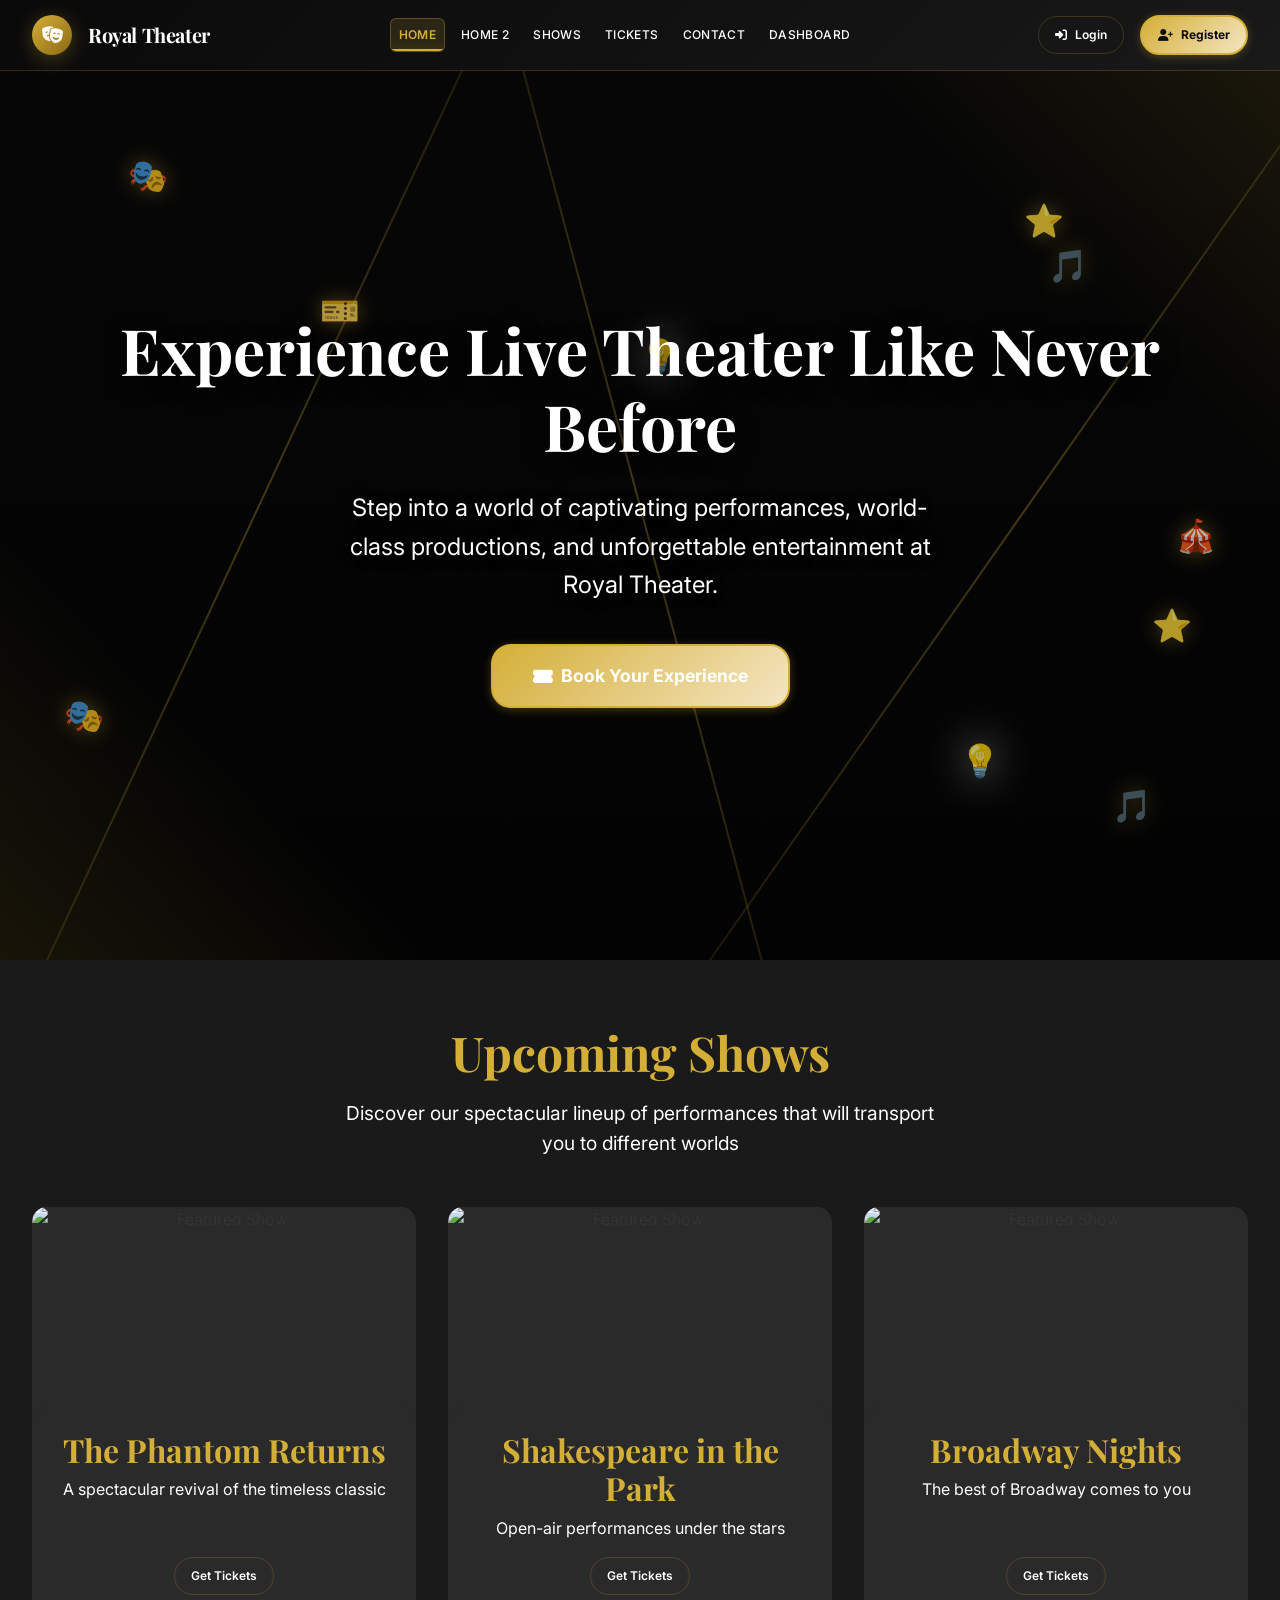
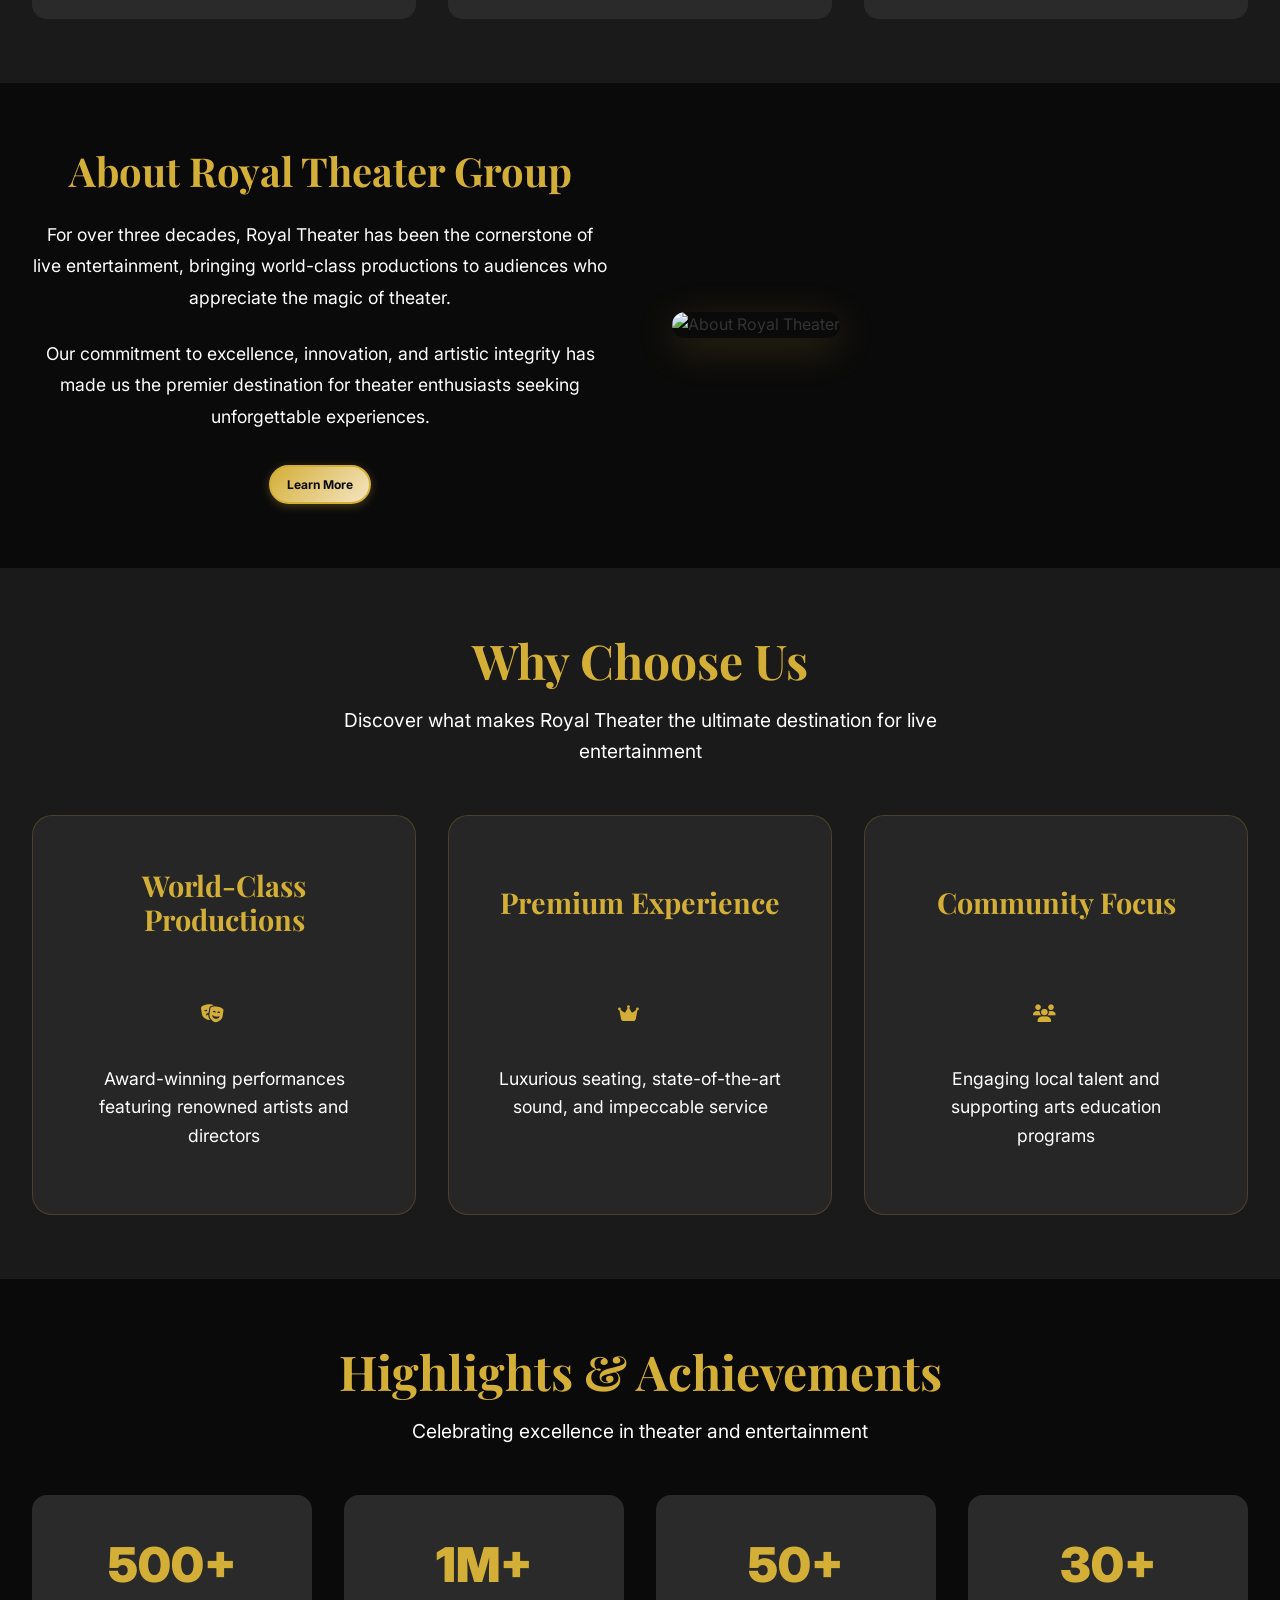
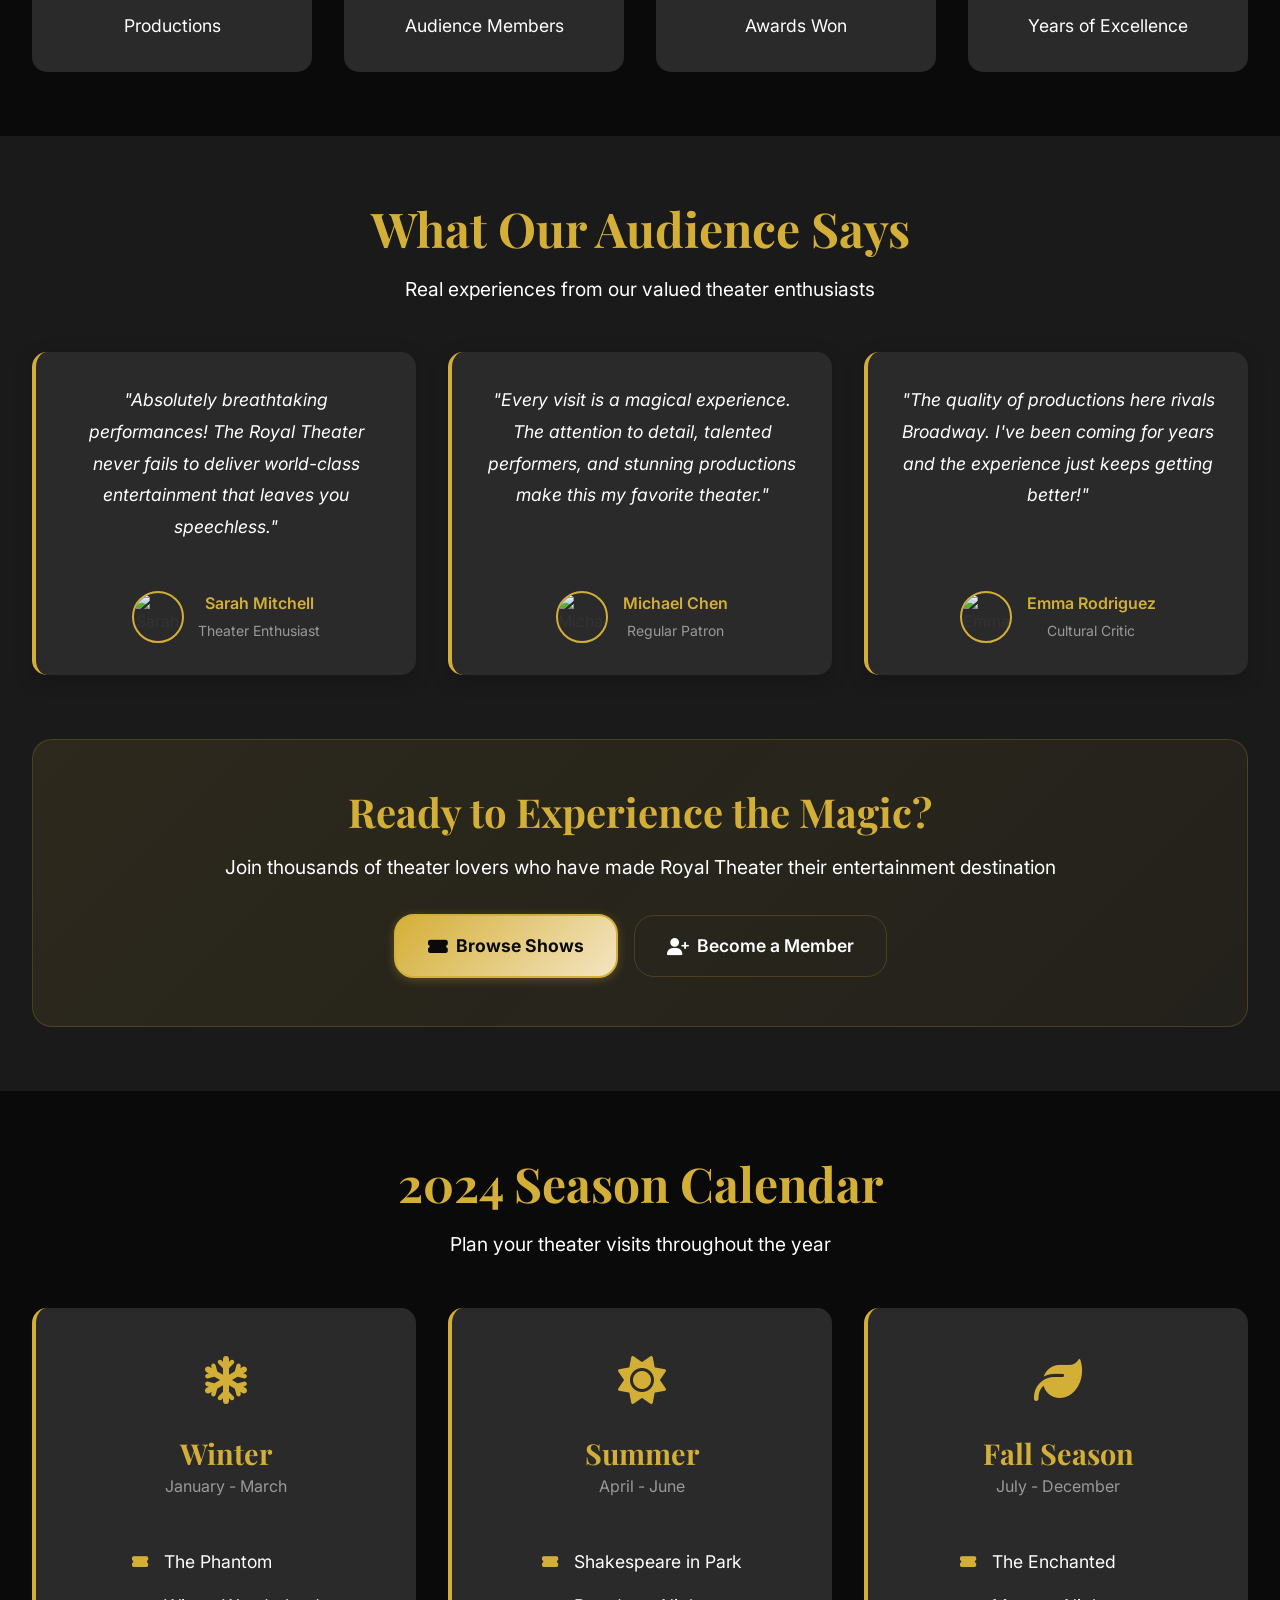
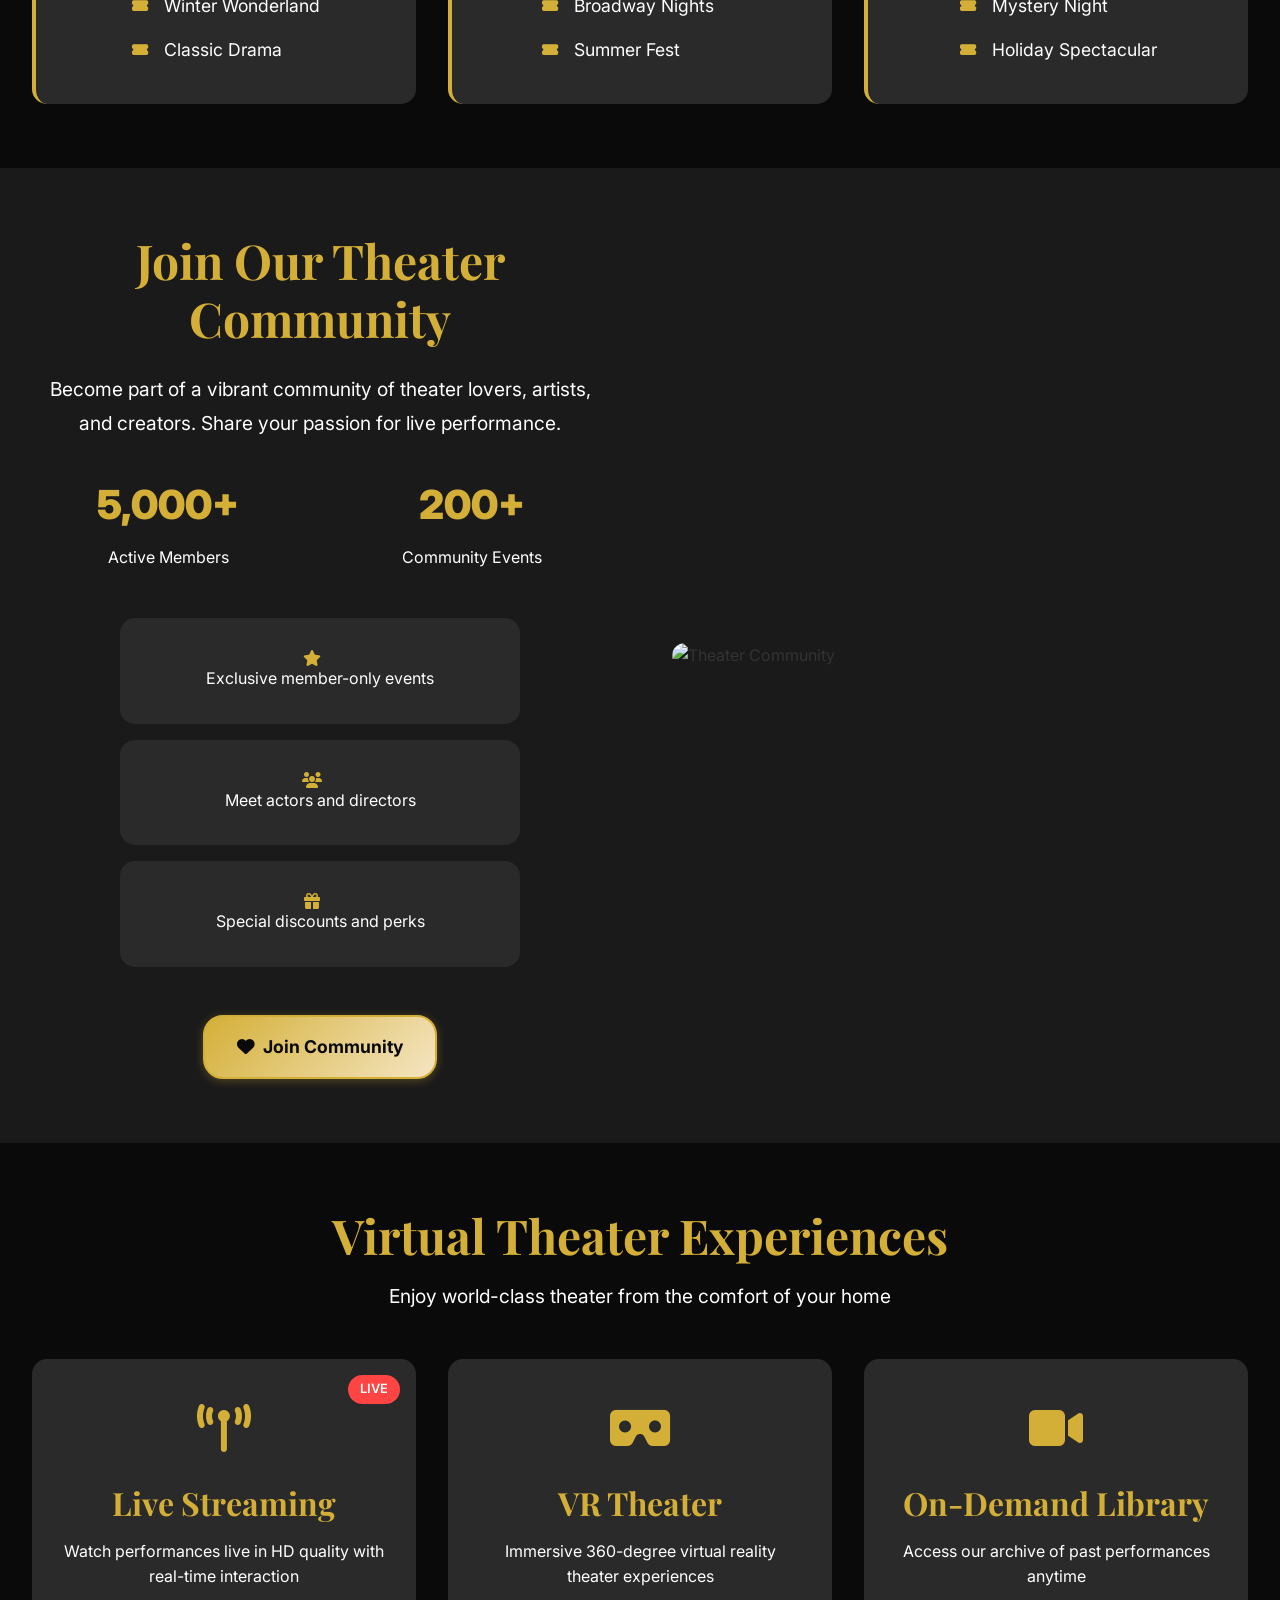
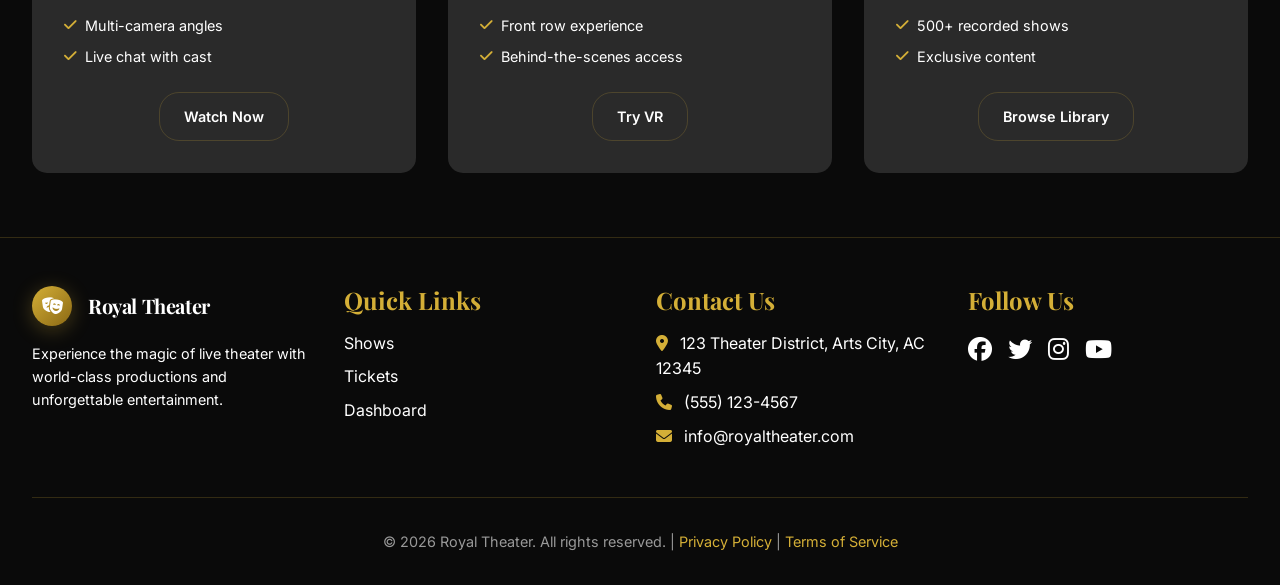
==== commit 3bd24a03: "U" ====
--- a/index.html
+++ b/index.html
@@ -24,6 +24,68 @@
 
     <!-- Styles -->
     <link rel="stylesheet" href="css/styles.css">
+    <style>
+        /* Responsive Fix for Home Page Sections */
+        @media (max-width: 1024px) {
+
+            .shows-grid,
+            .testimonials-grid,
+            .virtual-grid {
+                grid-template-columns: repeat(2, 1fr) !important;
+            }
+
+            .shows-grid .show-card:nth-child(3),
+            .testimonials-grid .testimonial-card:nth-child(3),
+            .virtual-grid .virtual-card:nth-child(3) {
+                grid-column: span 2;
+                justify-self: center;
+                width: 100%;
+                max-width: 450px;
+            }
+        }
+
+        @media (max-width: 768px) {
+
+            .shows-grid,
+            .testimonials-grid,
+            .virtual-grid {
+                grid-template-columns: 1fr !important;
+            }
+
+            .shows-grid .show-card:nth-child(3),
+            .testimonials-grid .testimonial-card:nth-child(3),
+            .virtual-grid .virtual-card:nth-child(3) {
+                grid-column: span 1;
+                max-width: 100%;
+            }
+        }
+
+        /* Season Calendar Centering */
+        .season-card {
+            display: flex !important;
+            flex-direction: column !important;
+            align-items: center !important;
+            text-align: center !important;
+        }
+
+        .season-header {
+            flex-direction: column !important;
+            text-align: center !important;
+            justify-content: center !important;
+        }
+
+        .season-shows {
+            display: inline-block !important;
+            text-align: left !important;
+            margin: 0 auto !important;
+        }
+
+        .season-shows li {
+            justify-content: flex-start !important;
+            display: flex !important;
+            align-items: center !important;
+        }
+    </style>
 </head>
 
 <body>
@@ -473,7 +535,7 @@
                                 <i class="fas fa-snowflake"></i>
                             </div>
                             <div>
-                                <h3 class="text-gold" style="margin-bottom: 0.25rem; font-size: 1.8rem;">Winter Season
+                                <h3 class="text-gold" style="margin-bottom: 0.25rem; font-size: 1.8rem;">Winter
                                 </h3>
                                 <p class="text-gray" style="font-size: 1rem;">January - March</p>
                             </div>
@@ -482,7 +544,7 @@
                             <li class="text-light"
                                 style="margin-bottom: 1rem; display: flex; align-items: center; gap: 1rem; font-size: 1.1rem;">
                                 <i class="fas fa-ticket-alt" style="color: var(--accent-gold); font-size: 0.9rem;"></i>
-                                The Phantom Returns
+                                The Phantom
                             </li>
                             <li class="text-light"
                                 style="margin-bottom: 1rem; display: flex; align-items: center; gap: 1rem; font-size: 1.1rem;">
@@ -492,7 +554,7 @@
                             <li class="text-light"
                                 style="display: flex; align-items: center; gap: 1rem; font-size: 1.1rem;">
                                 <i class="fas fa-ticket-alt" style="color: var(--accent-gold); font-size: 0.9rem;"></i>
-                                Classic Drama Festival
+                                Classic Drama
                             </li>
                         </ul>
                     </div>
@@ -506,7 +568,7 @@
                                 <i class="fas fa-sun"></i>
                             </div>
                             <div>
-                                <h3 class="text-gold" style="margin-bottom: 0.25rem; font-size: 1.8rem;">Summer Season
+                                <h3 class="text-gold" style="margin-bottom: 0.25rem; font-size: 1.8rem;">Summer
                                 </h3>
                                 <p class="text-gray" style="font-size: 1rem;">April - June</p>
                             </div>
@@ -515,7 +577,7 @@
                             <li class="text-light"
                                 style="margin-bottom: 1rem; display: flex; align-items: center; gap: 1rem; font-size: 1.1rem;">
                                 <i class="fas fa-ticket-alt" style="color: var(--accent-gold); font-size: 0.9rem;"></i>
-                                Shakespeare in the Park
+                                Shakespeare in Park
                             </li>
                             <li class="text-light"
                                 style="margin-bottom: 1rem; display: flex; align-items: center; gap: 1rem; font-size: 1.1rem;">
@@ -525,7 +587,7 @@
                             <li class="text-light"
                                 style="display: flex; align-items: center; gap: 1rem; font-size: 1.1rem;">
                                 <i class="fas fa-ticket-alt" style="color: var(--accent-gold); font-size: 0.9rem;"></i>
-                                Summer Comedy Fest
+                                Summer Fest
                             </li>
                         </ul>
                     </div>
@@ -548,12 +610,12 @@
                             <li class="text-light"
                                 style="margin-bottom: 1rem; display: flex; align-items: center; gap: 1rem; font-size: 1.1rem;">
                                 <i class="fas fa-ticket-alt" style="color: var(--accent-gold); font-size: 0.9rem;"></i>
-                                The Enchanted Forest
+                                The Enchanted
                             </li>
                             <li class="text-light"
                                 style="margin-bottom: 1rem; display: flex; align-items: center; gap: 1rem; font-size: 1.1rem;">
                                 <i class="fas fa-ticket-alt" style="color: var(--accent-gold); font-size: 0.9rem;"></i>
-                                Mystery Theater Night
+                                Mystery Night
                             </li>
                             <li class="text-light"
                                 style="display: flex; align-items: center; gap: 1rem; font-size: 1.1rem;">
